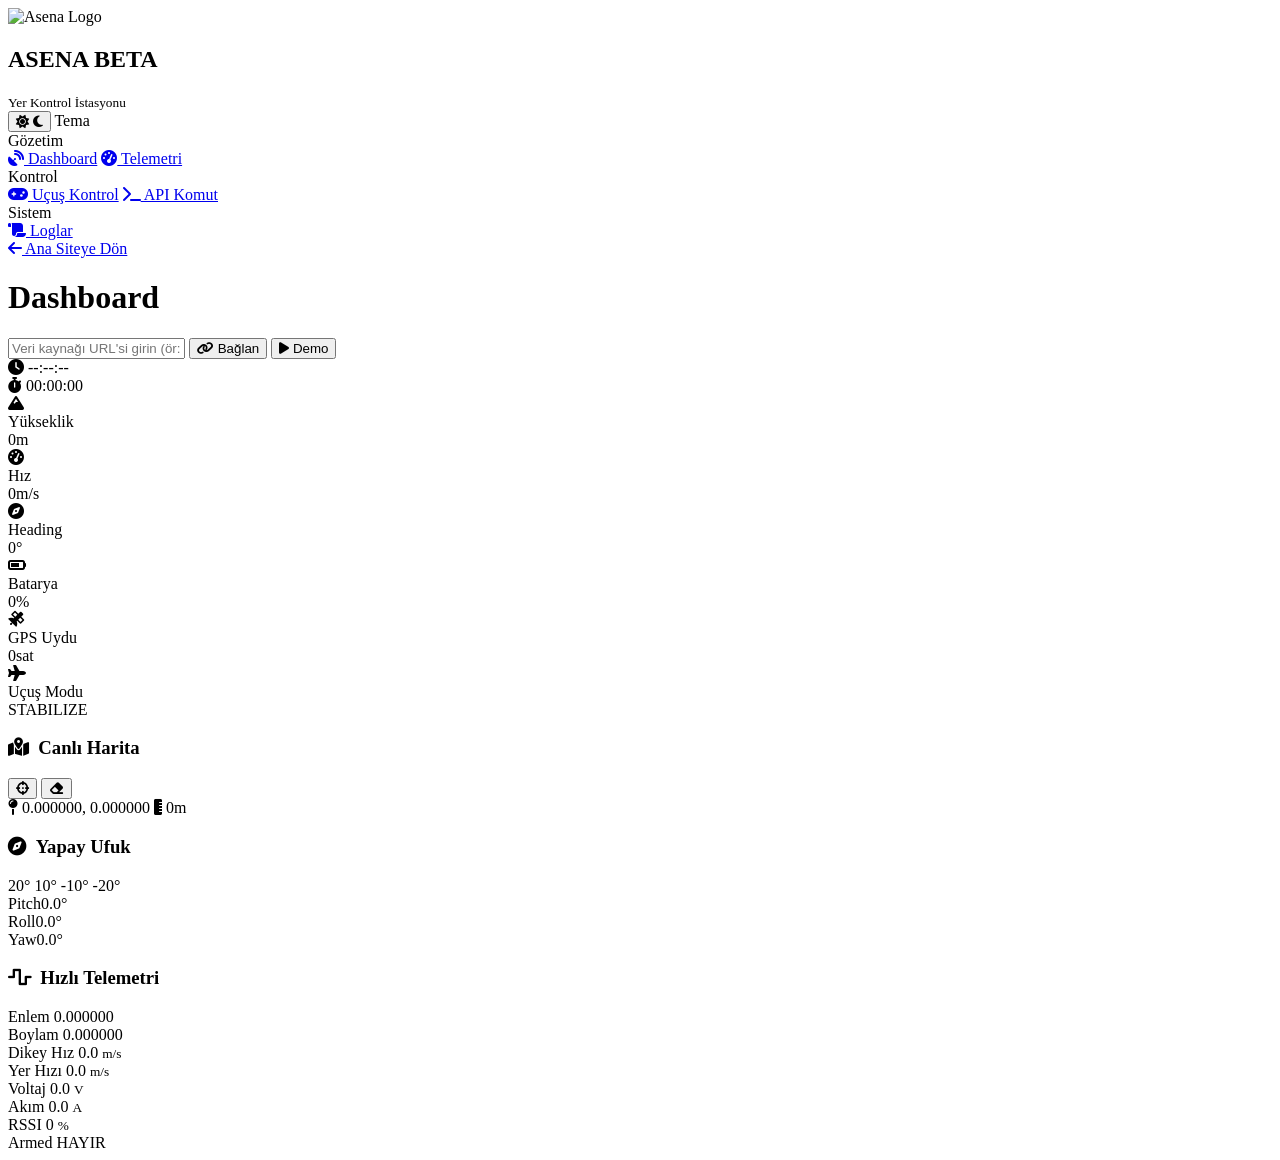
==== index.html @ 361a5c4a "Add files via upload" ====
<!DOCTYPE html>
<html lang="tr">

<head>
    <meta charset="UTF-8">
    <meta name="viewport" content="width=device-width, initial-scale=1.0">
    <meta name="description" content="Asena İHA — Yer Kontrol İstasyonu (GCS)">
    <title>Asena İHA — Yer Kontrol İstasyonu</title>
    <link rel="stylesheet" href="css/api-panel.css">
    <link rel="stylesheet" href="https://cdnjs.cloudflare.com/ajax/libs/font-awesome/6.5.1/css/all.min.css">
    <link rel="stylesheet" href="https://unpkg.com/leaflet@1.9.4/dist/leaflet.css" />
    <script src="https://unpkg.com/leaflet@1.9.4/dist/leaflet.js"></script>
</head>

<body>

    <!-- ========== Sidebar ========== -->
    <aside class="sidebar" id="sidebar">
        <div class="sidebar-header">
            <div class="logo-icon"><img src="assets/logo.jpeg" alt="Asena Logo"></div>
            <div>
                <h2>ASENA <span class="beta-badge">BETA</span></h2>
                <small>Yer Kontrol İstasyonu</small>
            </div>
        </div>

        <div class="sidebar-theme-toggle">
            <button class="theme-toggle" id="themeToggle" title="Tema Değiştir" aria-label="Tema Değiştir">
                <i class="fas fa-sun theme-icon-light"></i>
                <i class="fas fa-moon theme-icon-dark"></i>
                <span class="toggle-slider"></span>
            </button>
            <span class="toggle-label">Tema</span>
        </div>

        <nav class="sidebar-nav">
            <div class="nav-section">Gözetim</div>
            <a href="#" class="active" data-page="dashboard"><i class="fas fa-satellite-dish"></i> Dashboard</a>
            <a href="#" data-page="telemetry"><i class="fas fa-tachometer-alt"></i> Telemetri</a>

            <div class="nav-section">Kontrol</div>
            <a href="#" data-page="control"><i class="fas fa-gamepad"></i> Uçuş Kontrol</a>
            <a href="#" data-page="api"><i class="fas fa-terminal"></i> API Komut</a>

            <div class="nav-section">Sistem</div>
            <a href="#" data-page="logs"><i class="fas fa-scroll"></i> Loglar</a>
        </nav>

        <div class="sidebar-footer">
            <a href="index.html"><i class="fas fa-arrow-left"></i> Ana Siteye Dön</a>
        </div>
    </aside>

    <!-- ========== Main ========== -->
    <div class="main-content">

        <!-- Top Bar -->
        <div class="topbar">
            <div class="topbar-left">
                <button class="btn-icon" id="sidebarToggle" style="display:none;"><i class="fas fa-bars"></i></button>
                <h1 class="topbar-title" id="pageTitle">Dashboard</h1>
            </div>
            <div class="topbar-center">
                <div class="connection-bar">
                    <span class="connection-dot" id="connectionDot"></span>
                    <input type="text" id="dataSourceUrl"
                        placeholder="Veri kaynağı URL'si girin (ör: http://192.168.1.1/telemetry)">
                    <button class="btn btn-connect" id="connectBtn" onclick="toggleConnection()">
                        <i class="fas fa-link"></i> Bağlan
                    </button>
                    <button class="btn btn-demo" id="demoBtn" onclick="startDemo()">
                        <i class="fas fa-play"></i> Demo
                    </button>
                </div>
            </div>
            <div class="topbar-right">
                <div class="topbar-clock">
                    <i class="fas fa-clock"></i>
                    <span id="liveClock">--:--:--</span>
                </div>
                <div class="topbar-uptime">
                    <i class="fas fa-stopwatch"></i>
                    <span id="uptime">00:00:00</span>
                </div>
            </div>
        </div>

        <!-- Page Content -->
        <div class="page-content">

            <!-- ===== Dashboard Page ===== -->
            <div class="page" id="page-dashboard">
                <!-- Stats Cards -->
                <div class="stats-row">
                    <div class="stat-card glow-blue">
                        <div class="stat-card-header">
                            <div class="stat-icon blue"><i class="fas fa-mountain"></i></div>
                            <span class="stat-label-top">Yükseklik</span>
                        </div>
                        <div class="stat-card-value" id="statAltitude">0<span class="stat-unit">m</span></div>
                        <div class="stat-progress">
                            <div class="stat-progress-bar blue" id="altBar" style="width:0%"></div>
                        </div>
                    </div>
                    <div class="stat-card glow-green">
                        <div class="stat-card-header">
                            <div class="stat-icon green"><i class="fas fa-tachometer-alt"></i></div>
                            <span class="stat-label-top">Hız</span>
                        </div>
                        <div class="stat-card-value" id="statSpeed">0<span class="stat-unit">m/s</span></div>
                        <div class="stat-progress">
                            <div class="stat-progress-bar green" id="speedBar" style="width:0%"></div>
                        </div>
                    </div>
                    <div class="stat-card glow-cyan">
                        <div class="stat-card-header">
                            <div class="stat-icon cyan"><i class="fas fa-compass"></i></div>
                            <span class="stat-label-top">Heading</span>
                        </div>
                        <div class="stat-card-value" id="statHeading">0<span class="stat-unit">°</span></div>
                        <div class="stat-progress">
                            <div class="stat-progress-bar cyan" id="headBar" style="width:0%"></div>
                        </div>
                    </div>
                    <div class="stat-card glow-orange">
                        <div class="stat-card-header">
                            <div class="stat-icon orange"><i class="fas fa-battery-three-quarters"></i></div>
                            <span class="stat-label-top">Batarya</span>
                        </div>
                        <div class="stat-card-value" id="statBattery">0<span class="stat-unit">%</span></div>
                        <div class="stat-progress">
                            <div class="stat-progress-bar orange" id="battBar" style="width:0%"></div>
                        </div>
                    </div>
                    <div class="stat-card glow-purple">
                        <div class="stat-card-header">
                            <div class="stat-icon purple"><i class="fas fa-satellite"></i></div>
                            <span class="stat-label-top">GPS Uydu</span>
                        </div>
                        <div class="stat-card-value" id="statGPS">0<span class="stat-unit">sat</span></div>
                        <div class="stat-progress">
                            <div class="stat-progress-bar purple" id="gpsBar" style="width:0%"></div>
                        </div>
                    </div>
                    <div class="stat-card glow-red">
                        <div class="stat-card-header">
                            <div class="stat-icon red"><i class="fas fa-plane"></i></div>
                            <span class="stat-label-top">Uçuş Modu</span>
                        </div>
                        <div class="stat-card-value stat-mode" id="statMode">STABILIZE</div>
                    </div>
                </div>

                <!-- Map & Attitude -->
                <div class="dashboard-main">
                    <div class="map-container">
                        <div class="panel-card-header">
                            <h3><i class="fas fa-map-marked-alt"></i>&nbsp; Canlı Harita</h3>
                            <div class="map-controls">
                                <button class="btn btn-sm btn-outline" onclick="centerMap()" title="İHA'ya Odaklan">
                                    <i class="fas fa-crosshairs"></i>
                                </button>
                                <button class="btn btn-sm btn-outline" onclick="clearPath()" title="İzi Temizle">
                                    <i class="fas fa-eraser"></i>
                                </button>
                            </div>
                        </div>
                        <div id="map"></div>
                        <div class="map-overlay-info">
                            <span><i class="fas fa-map-pin"></i> <span id="mapLat">0.000000</span>, <span
                                    id="mapLon">0.000000</span></span>
                            <span><i class="fas fa-ruler-vertical"></i> <span id="mapAlt">0</span>m</span>
                        </div>
                    </div>

                    <div class="side-panel">
                        <!-- Attitude Indicator -->
                        <div class="attitude-card">
                            <div class="panel-card-header">
                                <h3><i class="fas fa-compass"></i>&nbsp; Yapay Ufuk</h3>
                            </div>
                            <div class="attitude-container">
                                <div class="attitude-instrument" id="attitudeInstrument">
                                    <div class="attitude-sky" id="attitudeSky"></div>
                                    <div class="attitude-ground" id="attitudeGround"></div>
                                    <div class="attitude-horizon-line"></div>
                                    <div class="attitude-center-mark"></div>
                                    <div class="attitude-pitch-marks">
                                        <span class="pitch-mark" style="top:25%">20°</span>
                                        <span class="pitch-mark" style="top:37.5%">10°</span>
                                        <span class="pitch-mark" style="top:62.5%">-10°</span>
                                        <span class="pitch-mark" style="top:75%">-20°</span>
                                    </div>
                                    <div class="attitude-bank-indicator" id="bankIndicator">
                                        <div class="bank-arrow"></div>
                                    </div>
                                </div>
                                <div class="attitude-values">
                                    <div class="att-val"><span class="att-label">Pitch</span><span class="att-num"
                                            id="attPitch">0.0°</span></div>
                                    <div class="att-val"><span class="att-label">Roll</span><span class="att-num"
                                            id="attRoll">0.0°</span></div>
                                    <div class="att-val"><span class="att-label">Yaw</span><span class="att-num"
                                            id="attYaw">0.0°</span></div>
                                </div>
                            </div>
                        </div>

                        <!-- Quick Telemetry -->
                        <div class="quick-telemetry">
                            <div class="panel-card-header">
                                <h3><i class="fas fa-wave-square"></i>&nbsp; Hızlı Telemetri</h3>
                            </div>
                            <div class="telemetry-grid-mini">
                                <div class="telem-item">
                                    <span class="telem-label">Enlem</span>
                                    <span class="telem-value" id="tLat">0.000000</span>
                                </div>
                                <div class="telem-item">
                                    <span class="telem-label">Boylam</span>
                                    <span class="telem-value" id="tLon">0.000000</span>
                                </div>
                                <div class="telem-item">
                                    <span class="telem-label">Dikey Hız</span>
                                    <span class="telem-value" id="tVSpeed">0.0 <small>m/s</small></span>
                                </div>
                                <div class="telem-item">
                                    <span class="telem-label">Yer Hızı</span>
                                    <span class="telem-value" id="tGSpeed">0.0 <small>m/s</small></span>
                                </div>
                                <div class="telem-item">
                                    <span class="telem-label">Voltaj</span>
                                    <span class="telem-value" id="tVolt">0.0 <small>V</small></span>
                                </div>
                                <div class="telem-item">
                                    <span class="telem-label">Akım</span>
                                    <span class="telem-value" id="tCurrent">0.0 <small>A</small></span>
                                </div>
                                <div class="telem-item">
                                    <span class="telem-label">RSSI</span>
                                    <span class="telem-value" id="tRSSI">0 <small>%</small></span>
                                </div>
                                <div class="telem-item">
                                    <span class="telem-label">Armed</span>
                                    <span class="telem-value armed-status" id="tArmed">HAYIR</span>
                                </div>
                            </div>
                        </div>
                    </div>
                </div>
            </div>

            <!-- ===== Telemetry Page ===== -->
            <div class="page" id="page-telemetry" style="display:none;">
                <div class="telemetry-full">
                    <div class="panel-card full-width">
                        <div class="panel-card-header">
                            <h3><i class="fas fa-chart-line"></i>&nbsp; Detaylı Telemetri Verileri</h3>
                            <span class="update-badge" id="telUpdateBadge">Güncelleniyor...</span>
                        </div>
                        <div class="panel-card-body">
                            <div class="telemetry-grid-full">
                                <div class="telem-group">
                                    <h4><i class="fas fa-location-arrow"></i> Konum</h4>
                                    <div class="telem-row"><span>Enlem (Lat)</span><span id="tfLat"
                                            class="telem-val">0.000000</span></div>
                                    <div class="telem-row"><span>Boylam (Lon)</span><span id="tfLon"
                                            class="telem-val">0.000000</span></div>
                                    <div class="telem-row"><span>Yükseklik (Alt)</span><span id="tfAlt"
                                            class="telem-val">0 m</span></div>
                                    <div class="telem-row"><span>Bağıl Yükseklik</span><span id="tfRelAlt"
                                            class="telem-val">0 m</span></div>
                                </div>
                                <div class="telem-group">
                                    <h4><i class="fas fa-arrows-alt"></i> Hız</h4>
                                    <div class="telem-row"><span>Yer Hızı (GS)</span><span id="tfGS"
                                            class="telem-val">0.0 m/s</span></div>
                                    <div class="telem-row"><span>Hava Hızı (AS)</span><span id="tfAS"
                                            class="telem-val">0.0 m/s</span></div>
                                    <div class="telem-row"><span>Dikey Hız (VS)</span><span id="tfVS"
                                            class="telem-val">0.0 m/s</span></div>
                                    <div class="telem-row"><span>Heading</span><span id="tfHead"
                                            class="telem-val">0°</span></div>
                                </div>
                                <div class="telem-group">
                                    <h4><i class="fas fa-cube"></i> Durum (Attitude)</h4>
                                    <div class="telem-row"><span>Pitch</span><span id="tfPitch"
                                            class="telem-val">0.0°</span></div>
                                    <div class="telem-row"><span>Roll</span><span id="tfRoll"
                                            class="telem-val">0.0°</span></div>
                                    <div class="telem-row"><span>Yaw</span><span id="tfYaw"
                                            class="telem-val">0.0°</span></div>
                                </div>
                                <div class="telem-group">
                                    <h4><i class="fas fa-car-battery"></i> Güç</h4>
                                    <div class="telem-row"><span>Batarya</span><span id="tfBatt" class="telem-val">0
                                            %</span></div>
                                    <div class="telem-row"><span>Voltaj</span><span id="tfVolt" class="telem-val">0.0
                                            V</span></div>
                                    <div class="telem-row"><span>Akım</span><span id="tfCur" class="telem-val">0.0
                                            A</span></div>
                                </div>
                                <div class="telem-group">
                                    <h4><i class="fas fa-signal"></i> Sinyal</h4>
                                    <div class="telem-row"><span>GPS Uydu</span><span id="tfSat"
                                            class="telem-val">0</span></div>
                                    <div class="telem-row"><span>GPS Fix</span><span id="tfFix"
                                            class="telem-val">—</span></div>
                                    <div class="telem-row"><span>RSSI</span><span id="tfRSSI" class="telem-val">0
                                            %</span></div>
                                </div>
                                <div class="telem-group">
                                    <h4><i class="fas fa-cog"></i> Sistem</h4>
                                    <div class="telem-row"><span>Uçuş Modu</span><span id="tfMode"
                                            class="telem-val">STABILIZE</span></div>
                                    <div class="telem-row"><span>Armed</span><span id="tfArmed"
                                            class="telem-val">HAYIR</span></div>
                                    <div class="telem-row"><span>Uptime</span><span id="tfUptime"
                                            class="telem-val">00:00</span></div>
                                </div>
                            </div>
                        </div>
                    </div>
                </div>
            </div>

            <!-- ===== Control Page ===== -->
            <div class="page" id="page-control" style="display:none;">
                <div class="control-grid">
                    <div class="panel-card">
                        <div class="panel-card-header">
                            <h3><i class="fas fa-power-off"></i>&nbsp; Arm / Disarm</h3>
                        </div>
                        <div class="panel-card-body control-body">
                            <button class="ctrl-btn arm" onclick="sendCommand('arm')">
                                <i class="fas fa-check-circle"></i>
                                <span>ARM</span>
                                <small>Motorları Etkinleştir</small>
                            </button>
                            <button class="ctrl-btn disarm" onclick="sendCommand('disarm')">
                                <i class="fas fa-times-circle"></i>
                                <span>DISARM</span>
                                <small>Motorları Devre Dışı Bırak</small>
                            </button>
                        </div>
                    </div>

                    <div class="panel-card">
                        <div class="panel-card-header">
                            <h3><i class="fas fa-plane-departure"></i>&nbsp; Uçuş Komutları</h3>
                        </div>
                        <div class="panel-card-body control-body">
                            <button class="ctrl-btn takeoff" onclick="sendCommand('takeoff')">
                                <i class="fas fa-arrow-up"></i>
                                <span>TAKEOFF</span>
                                <small>Kalkış Yap</small>
                            </button>
                            <button class="ctrl-btn land" onclick="sendCommand('land')">
                                <i class="fas fa-arrow-down"></i>
                                <span>LAND</span>
                                <small>İniş Yap</small>
                            </button>
                            <button class="ctrl-btn rtl" onclick="sendCommand('rtl')">
                                <i class="fas fa-home"></i>
                                <span>RTL</span>
                                <small>Eve Dön</small>
                            </button>
                            <button class="ctrl-btn hover" onclick="sendCommand('loiter')">
                                <i class="fas fa-pause-circle"></i>
                                <span>HOVER</span>
                                <small>Yerinde Bekle</small>
                            </button>
                        </div>
                    </div>

                    <div class="panel-card">
                        <div class="panel-card-header">
                            <h3><i class="fas fa-route"></i>&nbsp; Görev Modu</h3>
                        </div>
                        <div class="panel-card-body control-body">
                            <button class="ctrl-btn auto" onclick="sendCommand('auto')">
                                <i class="fas fa-robot"></i>
                                <span>AUTO</span>
                                <small>Otonom Görev</small>
                            </button>
                            <button class="ctrl-btn guided" onclick="sendCommand('guided')">
                                <i class="fas fa-bullseye"></i>
                                <span>GUIDED</span>
                                <small>Güdümlü Mod</small>
                            </button>
                            <button class="ctrl-btn stabilize" onclick="sendCommand('stabilize')">
                                <i class="fas fa-balance-scale"></i>
                                <span>STABILIZE</span>
                                <small>Manuel Stabilize</small>
                            </button>
                            <button class="ctrl-btn emergency" onclick="sendCommand('emergency_stop')">
                                <i class="fas fa-exclamation-triangle"></i>
                                <span>ACİL DURDUR</span>
                                <small>Motorları Kes</small>
                            </button>
                        </div>
                    </div>

                    <!-- Takeoff Altitude Setting -->
                    <div class="panel-card">
                        <div class="panel-card-header">
                            <h3><i class="fas fa-sliders-h"></i>&nbsp; Parametre Ayarları</h3>
                        </div>
                        <div class="panel-card-body">
                            <div class="param-group">
                                <label>Kalkış Yüksekliği (m)</label>
                                <div class="param-input-row">
                                    <input type="number" id="takeoffAlt" value="10" min="1" max="120" step="1">
                                    <button class="btn btn-sm btn-primary"
                                        onclick="setParam('takeoff_alt', document.getElementById('takeoffAlt').value)">Ayarla</button>
                                </div>
                            </div>
                            <div class="param-group">
                                <label>Uçuş Hızı (m/s)</label>
                                <div class="param-input-row">
                                    <input type="number" id="flightSpeed" value="5" min="1" max="30" step="0.5">
                                    <button class="btn btn-sm btn-primary"
                                        onclick="setParam('flight_speed', document.getElementById('flightSpeed').value)">Ayarla</button>
                                </div>
                            </div>
                            <div class="param-group">
                                <label>RTL Yüksekliği (m)</label>
                                <div class="param-input-row">
                                    <input type="number" id="rtlAlt" value="15" min="5" max="100" step="1">
                                    <button class="btn btn-sm btn-primary"
                                        onclick="setParam('rtl_alt', document.getElementById('rtlAlt').value)">Ayarla</button>
                                </div>
                            </div>
                        </div>
                    </div>
                </div>
            </div>

            <!-- ===== API Command Page ===== -->
            <div class="page" id="page-api" style="display:none;">
                <div class="panel-card full-width">
                    <div class="panel-card-header">
                        <h3><i class="fas fa-terminal"></i>&nbsp; API Komut Paneli</h3>
                    </div>
                    <div class="panel-card-body">
                        <div class="tester-row">
                            <select class="tester-method" id="apiMethod">
                                <option>GET</option>
                                <option>POST</option>
                                <option>PUT</option>
                                <option>DELETE</option>
                                <option>PATCH</option>
                            </select>
                            <input class="tester-url" id="apiUrl" placeholder="https://api.example.com/v1/resource">
                            <button class="btn btn-primary" onclick="sendApiRequest()"><i
                                    class="fas fa-paper-plane"></i> Gönder</button>
                        </div>

                        <div class="tester-tabs">
                            <button class="tester-tab active" data-tab="api-headers"
                                onclick="switchApiTab(this,'api-headers')">Headers</button>
                            <button class="tester-tab" data-tab="api-body"
                                onclick="switchApiTab(this,'api-body')">Body</button>
                        </div>

                        <div id="tab-api-headers">
                            <textarea class="tester-body" id="apiHeaders"
                                placeholder='{"Content-Type": "application/json", "Authorization": "Bearer ..."}'></textarea>
                        </div>
                        <div id="tab-api-body" style="display:none;">
                            <textarea class="tester-body" id="apiBody"
                                placeholder='{"command": "arm", "params": {}}'></textarea>
                        </div>

                        <div class="response-viewer" id="apiResponse" style="display:none; margin-top:20px;"></div>
                    </div>
                </div>
            </div>

            <!-- ===== Logs Page ===== -->
            <div class="page" id="page-logs" style="display:none;">
                <div class="panel-card full-width">
                    <div class="panel-card-header">
                        <h3><i class="fas fa-scroll"></i>&nbsp; İstek Logları</h3>
                        <button class="btn btn-sm btn-outline" onclick="clearLogs()"><i class="fas fa-eraser"></i>
                            Temizle</button>
                    </div>
                    <div class="panel-card-body">
                        <div id="logList" class="log-list">
                            <div class="empty-state"><i class="fas fa-scroll"></i>
                                <p>Henüz log kaydı yok.</p>
                            </div>
                        </div>
                    </div>
                </div>
            </div>

        </div>
    </div>

    <!-- Toast Container -->
    <div class="toast-container" id="toastContainer"></div>

    <script src="js/api-panel.js"></script>
</body>

</html>
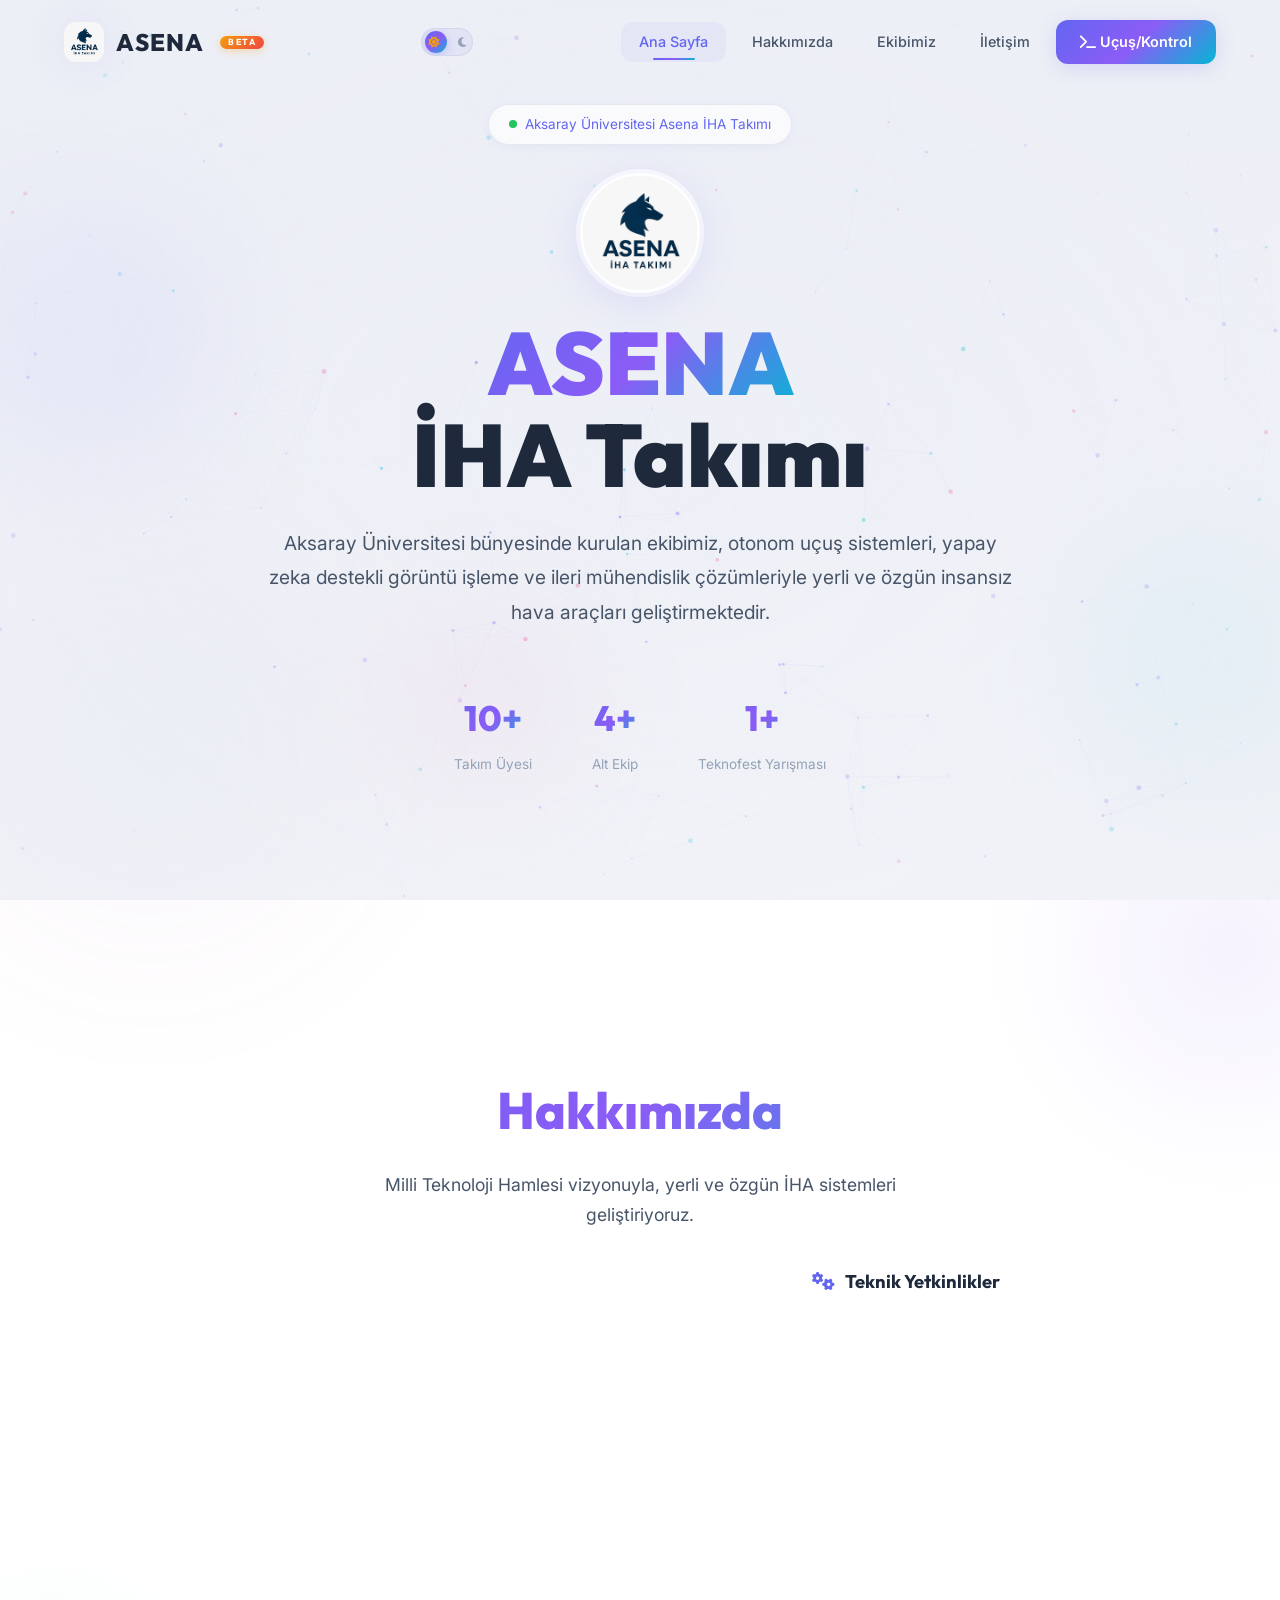
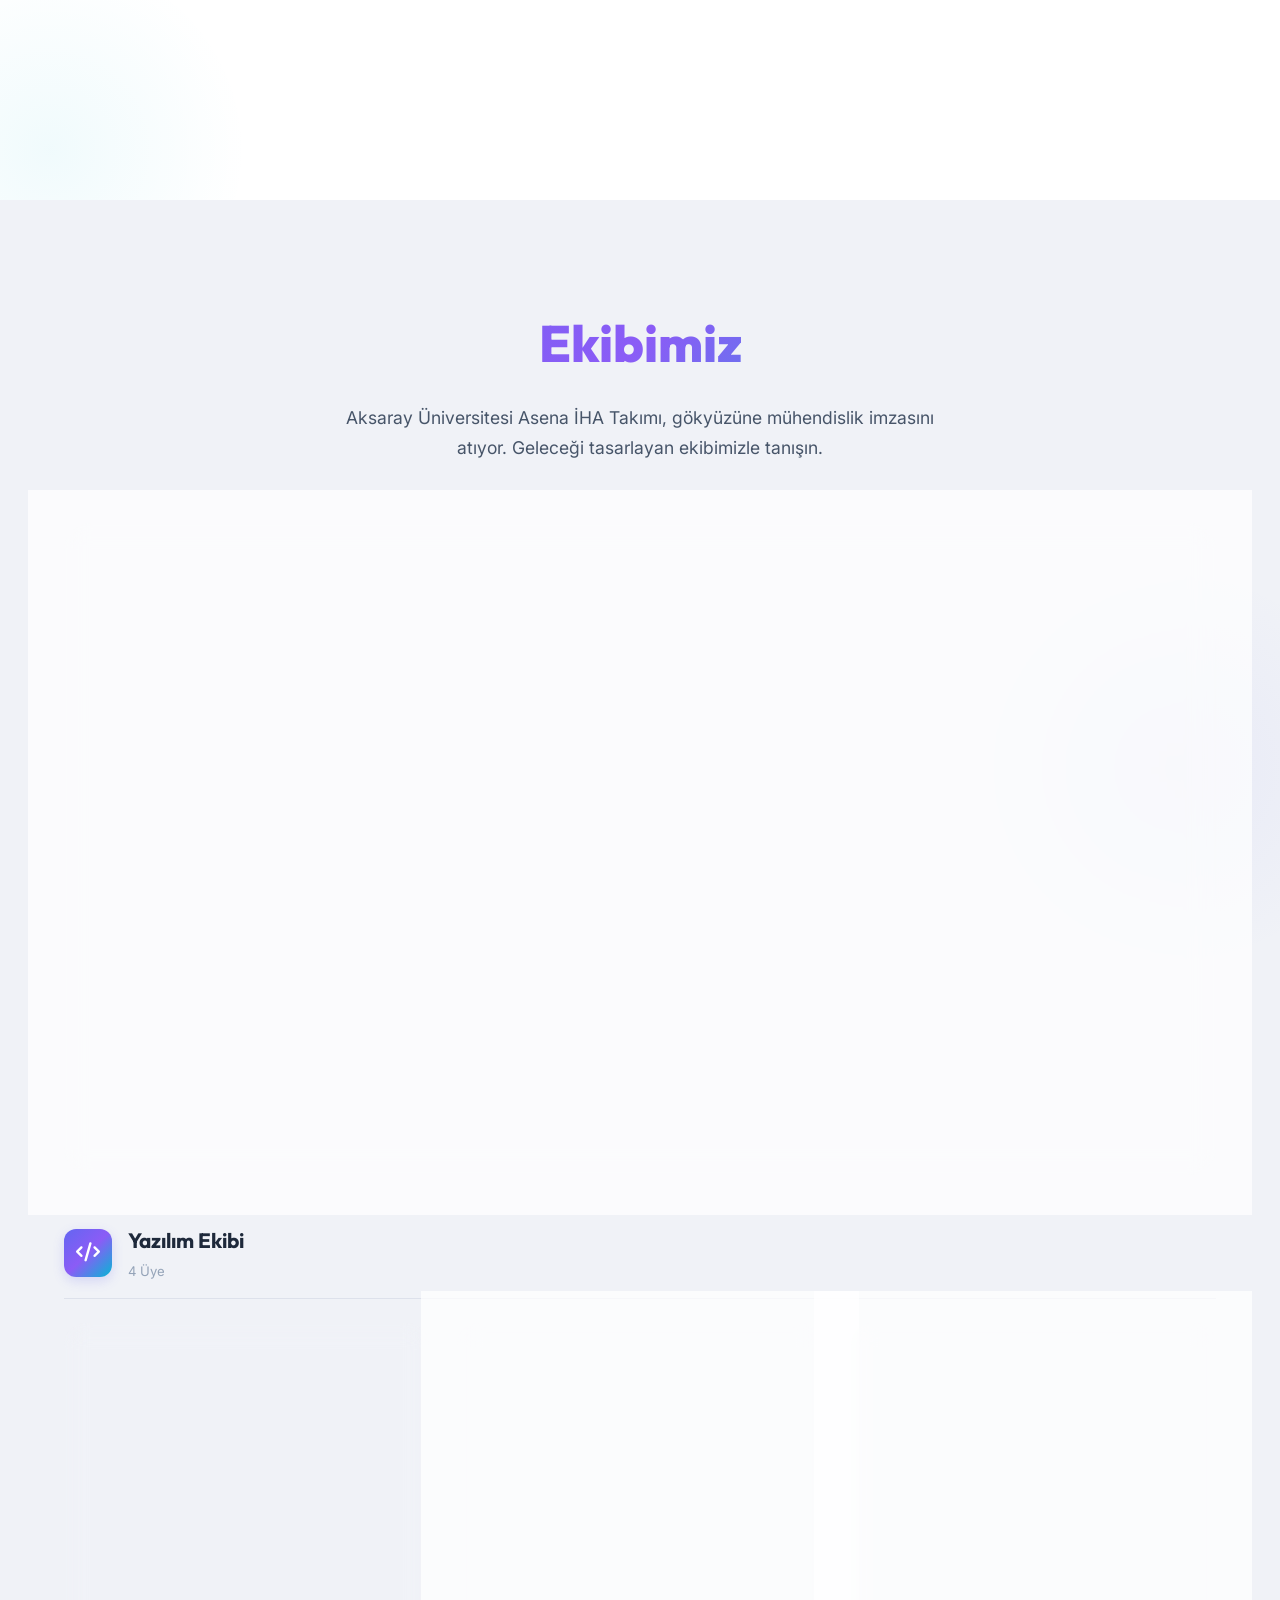
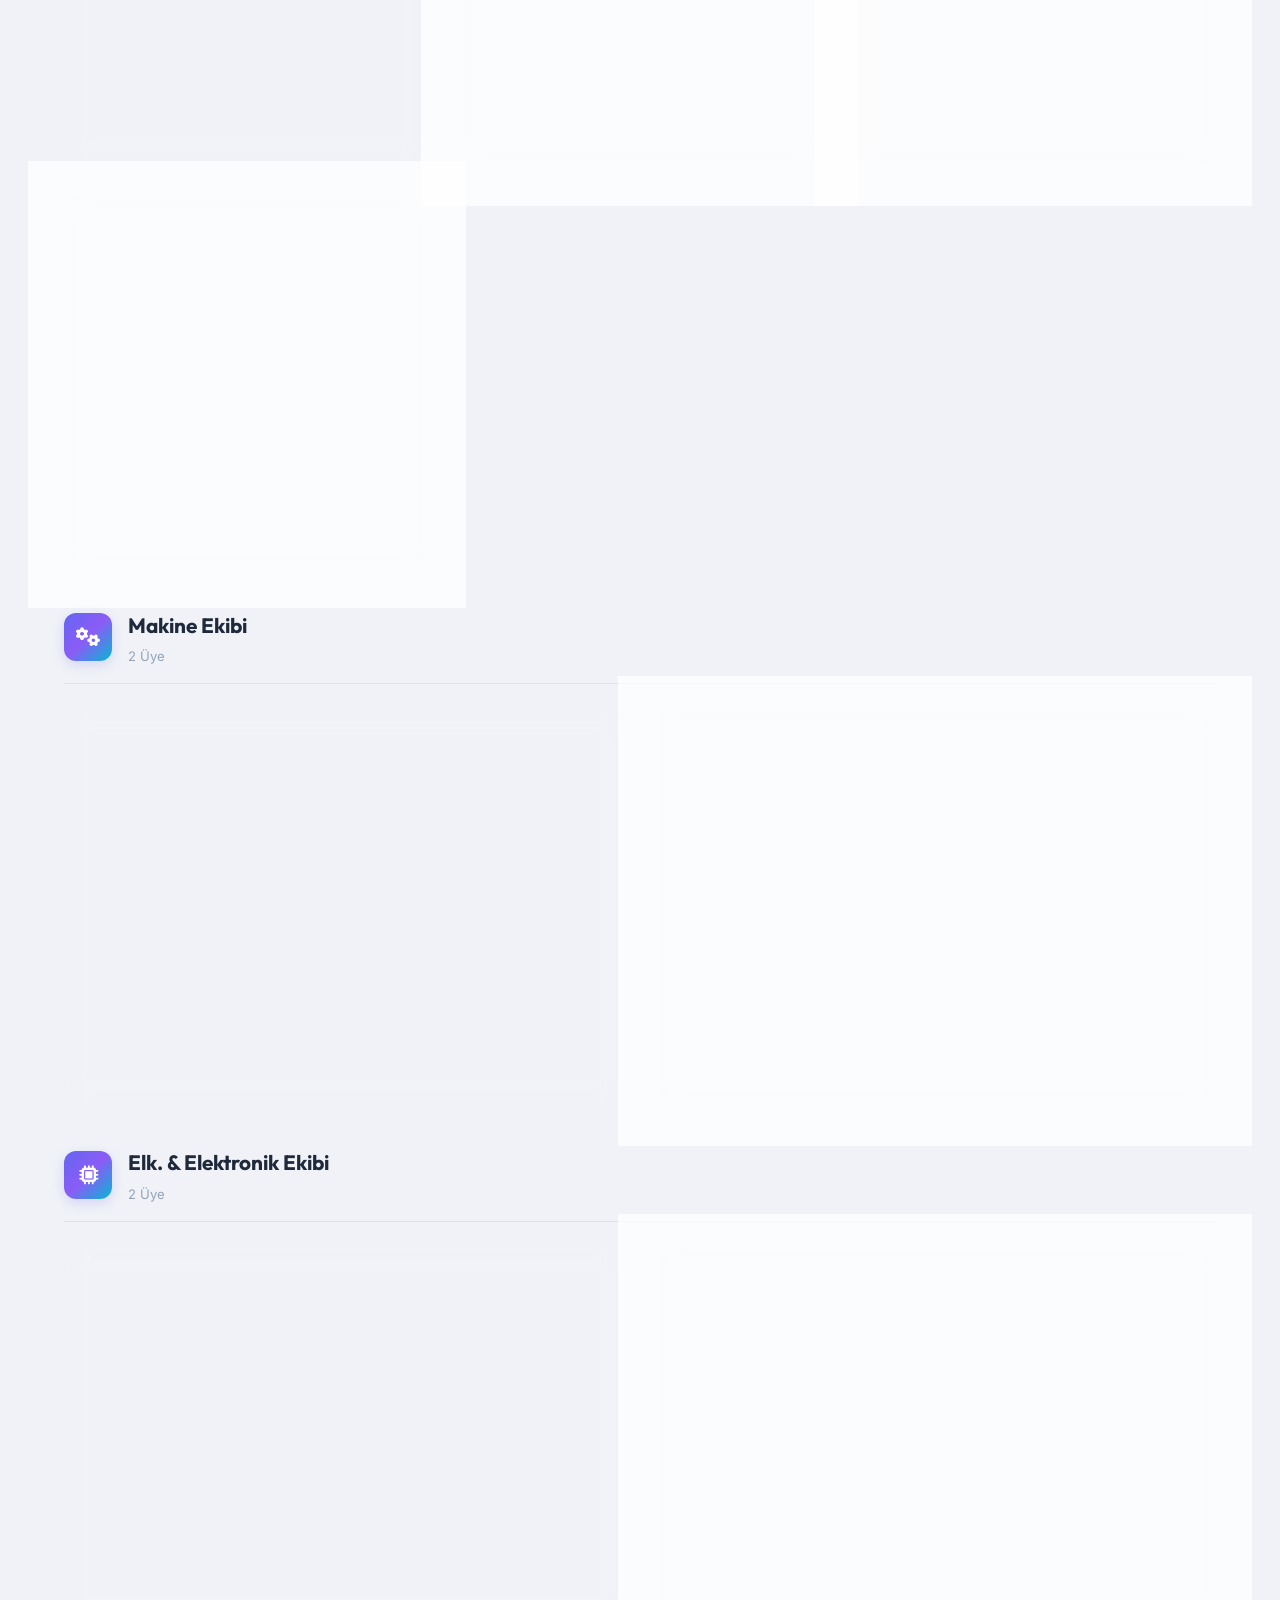
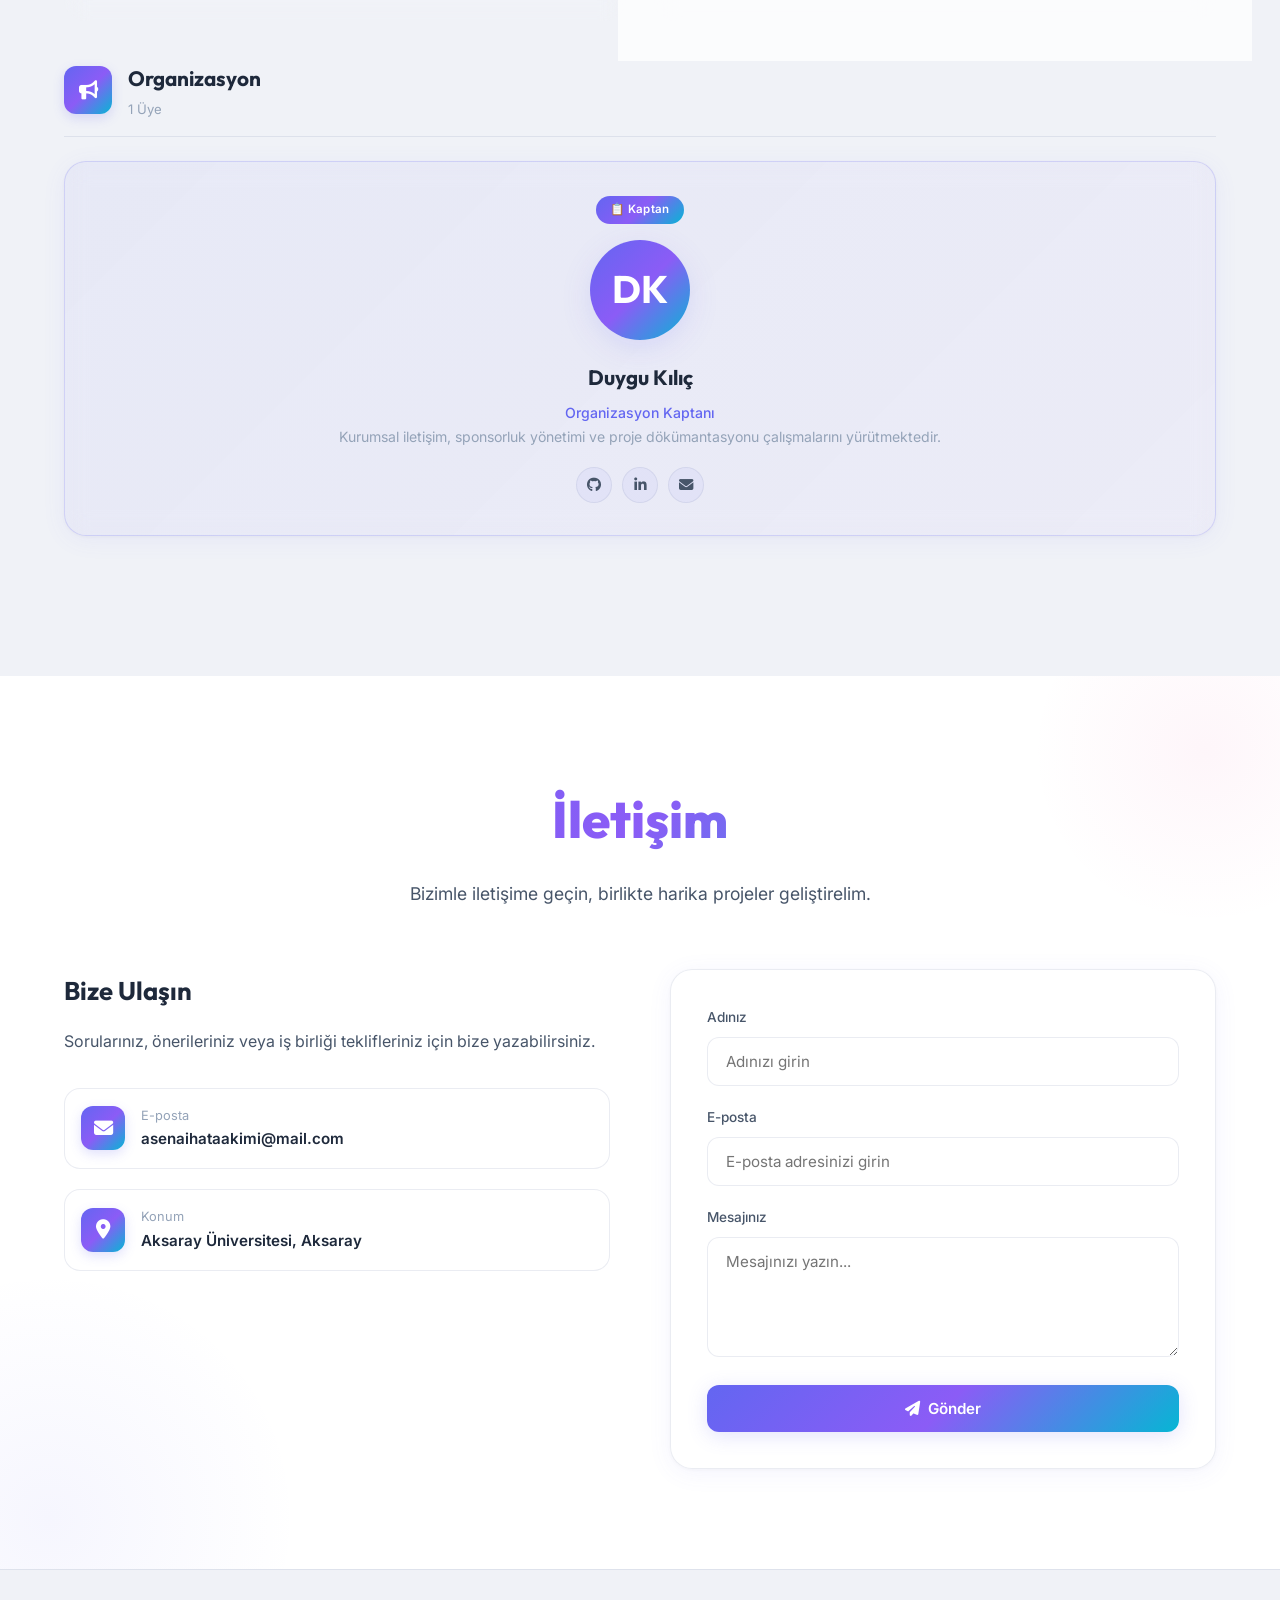
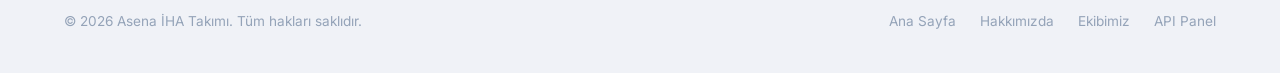
==== commit 490e5c09: "Asena İHA website v1.1" ====
--- a/index.html
+++ b/index.html
@@ -2,506 +2,427 @@
 <html lang="tr">
 
 <head>
-    <meta charset="UTF-8">
-    <meta name="viewport" content="width=device-width, initial-scale=1.0">
-    <meta name="description" content="Asena İHA — Yer Kontrol İstasyonu (GCS)">
-    <title>Asena İHA — Yer Kontrol İstasyonu</title>
-    <link rel="stylesheet" href="css/api-panel.css">
-    <link rel="stylesheet" href="https://cdnjs.cloudflare.com/ajax/libs/font-awesome/6.5.1/css/all.min.css">
-    <link rel="stylesheet" href="https://unpkg.com/leaflet@1.9.4/dist/leaflet.css" />
-    <script src="https://unpkg.com/leaflet@1.9.4/dist/leaflet.js"></script>
+  <meta charset="UTF-8">
+  <meta name="viewport" content="width=device-width, initial-scale=1.0">
+  <meta name="description"
+    content="Asena İHA Takımı — İnsansız Hava Aracı geliştirme takımı. Misyonumuz, vizyonumuz ve ekibimiz hakkında bilgi edinin.">
+  <title>Asena İHA Takımı</title>
+  <link rel="stylesheet" href="css/style.css">
+  <link rel="stylesheet" href="https://cdnjs.cloudflare.com/ajax/libs/font-awesome/6.5.1/css/all.min.css">
 </head>
 
 <body>
 
-    <!-- ========== Sidebar ========== -->
-    <aside class="sidebar" id="sidebar">
-        <div class="sidebar-header">
-            <div class="logo-icon"><img src="assets/logo.jpeg" alt="Asena Logo"></div>
+  <!-- ========== Navbar ========== -->
+  <nav class="navbar" id="navbar">
+    <div class="container">
+      <a href="#hero" class="nav-brand">
+        <img src="assets/logo.jpeg" alt="Asena Logo" class="brand-logo">
+        ASENA
+        <span class="beta-badge">BETA</span>
+      </a>
+      <button class="theme-toggle" id="themeToggle" title="Tema Değiştir" aria-label="Tema Değiştir">
+        <i class="fas fa-sun theme-icon-light"></i>
+        <i class="fas fa-moon theme-icon-dark"></i>
+        <span class="toggle-slider"></span>
+      </button>
+      <div class="nav-links" id="navLinks">
+        <a href="#hero" class="active">Ana Sayfa</a>
+        <a href="#about">Hakkımızda</a>
+        <a href="#team">Ekibimiz</a>
+        <a href="#contact">İletişim</a>
+        <a href="api-panel.html" class="nav-cta"><i class="fas fa-terminal"></i> Uçuş/Kontrol</a>
+      </div>
+      <div class="nav-toggle" id="navToggle">
+        <span></span>
+        <span></span>
+        <span></span>
+      </div>
+    </div>
+  </nav>
+
+  <!-- ========== Hero ========== -->
+  <section id="hero">
+    <canvas id="hero-canvas"></canvas>
+    <div class="hero-overlay"></div>
+    <div class="floating-orb floating-orb-1"></div>
+    <div class="floating-orb floating-orb-2"></div>
+    <div class="floating-orb floating-orb-3"></div>
+    <div class="hero-content">
+      <div class="hero-badge">
+        <span class="dot"></span>
+        Aksaray Üniversitesi Asena İHA Takımı
+      </div>
+      <img src="assets/logo.jpeg" alt="Asena İHA Logo" class="hero-logo">
+      <h1 class="hero-title">
+        <span class="gradient-text">ASENA</span><br>
+        İHA Takımı
+      </h1>
+      <p class="hero-description">
+        Aksaray Üniversitesi bünyesinde kurulan ekibimiz, otonom uçuş sistemleri,
+        yapay zeka destekli görüntü işleme ve ileri mühendislik çözümleriyle
+        yerli ve özgün insansız hava araçları geliştirmektedir.
+      </p>
+
+      <div class="hero-stats">
+        <div class="stat-item">
+          <div class="stat-value" data-count="10">0</div>
+          <div class="stat-label">Takım Üyesi</div>
+        </div>
+        <div class="stat-item">
+          <div class="stat-value" data-count="4">0</div>
+          <div class="stat-label">Alt Ekip</div>
+        </div>
+        <div class="stat-item">
+          <div class="stat-value" data-count="1">0</div>
+          <div class="stat-label">Teknofest Yarışması</div>
+        </div>
+      </div>
+    </div>
+  </section>
+
+  <!-- ========== About ========== -->
+  <section id="about" class="about-fullscreen">
+    <div class="container">
+      <h2 class="section-title reveal">Hakkımızda</h2>
+      <p class="section-subtitle reveal">Milli Teknoloji Hamlesi vizyonuyla, yerli ve özgün İHA sistemleri
+        geliştiriyoruz.</p>
+
+      <div class="about-three-col">
+        <!-- Sol: Logo/Görsel -->
+        <div class="about-col about-col-visual reveal-left">
+          <div class="drone-illustration">
+            <img src="assets/logo.jpeg" alt="Asena İHA Logo" class="about-logo">
+          </div>
+        </div>
+
+        <!-- Orta: Biz Kimiz -->
+        <div class="about-col about-col-text reveal">
+          <div class="about-who-card">
+            <div class="about-who-icon"><i class="fas fa-users"></i></div>
+            <h3>Biz Kimiz?</h3>
+            <p>
+              Asena İHA Takımı, 2025 yılında Aksaray Üniversitesi bünyesinde kurulmuş, yüksek disiplinli
+              bir AR-GE ekibidir. Milli Teknoloji Hamlesi vizyonuyla, yerli ve özgün İHA sistemleri
+              geliştirmeyi hedefler.
+            </p>
+            <div class="about-highlights">
+              <div class="highlight-item">
+                <i class="fas fa-calendar-alt"></i>
+                <span>2025'te Kuruldu</span>
+              </div>
+              <div class="highlight-item">
+                <i class="fas fa-university"></i>
+                <span>Aksaray Üniversitesi</span>
+              </div>
+              <div class="highlight-item">
+                <i class="fas fa-flag"></i>
+                <span>Milli Teknoloji</span>
+              </div>
+            </div>
+          </div>
+        </div>
+
+        <!-- Sağ: Teknik Yetkinlikler -->
+        <div class="about-col about-col-skills reveal-right">
+          <h3 class="skills-title"><i class="fas fa-cogs"></i> Teknik Yetkinlikler</h3>
+          <div class="competency-list-compact">
+            <div class="competency-chip">
+              <div class="chip-icon"><i class="fas fa-route"></i></div>
+              <div>
+                <h4>Otonom Algoritmalar</h4>
+                <p>Waypoint navigasyonu ve görev planlama</p>
+              </div>
+            </div>
+            <div class="competency-chip">
+              <div class="chip-icon"><i class="fas fa-brain"></i></div>
+              <div>
+                <h4>Görüntü İşleme (AI)</h4>
+                <p>Nesne tespiti ve hedef takibi</p>
+              </div>
+            </div>
+            <div class="competency-chip">
+              <div class="chip-icon"><i class="fas fa-wind"></i></div>
+              <div>
+                <h4>Aerodinamik</h4>
+                <p>CFD analizi ve kanat optimizasyonu</p>
+              </div>
+            </div>
+            <div class="competency-chip">
+              <div class="chip-icon"><i class="fas fa-microchip"></i></div>
+              <div>
+                <h4>Aviyonik</h4>
+                <p>Uçuş kontrol ve sensör entegrasyonu</p>
+              </div>
+            </div>
+            <div class="competency-chip">
+              <div class="chip-icon"><i class="fas fa-code"></i></div>
+              <div>
+                <h4>Gömülü Yazılım</h4>
+                <p>Uçuş yazılımı ve telemetri altyapısı</p>
+              </div>
+            </div>
+          </div>
+        </div>
+      </div>
+    </div>
+  </section>
+
+  <!-- ========== Team ========== -->
+  <section id="team">
+    <div class="container">
+      <h2 class="section-title reveal">Ekibimiz</h2>
+      <p class="section-subtitle reveal">Aksaray Üniversitesi Asena İHA Takımı, gökyüzüne mühendislik imzasını atıyor.
+        Geleceği tasarlayan ekibimizle tanışın.</p>
+
+      <!-- ── Takım Kaptanı (Hero Card) ── -->
+      <div class="team-captain-hero reveal">
+        <div class="captain-hero-card captain-hero-centered">
+          <div class="team-card-avatar captain-avatar">AK</div>
+          <div class="team-card-badge">👑 Takım Kaptanı</div>
+          <h3 class="team-card-name">Ali Kağan Yıldırım</h3>
+          <span class="team-card-role">Takım Kaptanı</span>
+          <p class="team-card-desc">Takım stratejisi, proje yönetimi ve otonom sistemler lideri. Görüntü işleme
+            teknolojileri üzerine uzmanlaşmış olup, ekip içi koordinasyonu sağlar.</p>
+          <div class="team-card-socials">
+            <a href="#" title="GitHub"><i class="fab fa-github"></i></a>
+            <a href="#" title="LinkedIn"><i class="fab fa-linkedin-in"></i></a>
+            <a href="#" title="E-posta"><i class="fas fa-envelope"></i></a>
+          </div>
+        </div>
+      </div>
+
+      <!-- ── Yazılım Ekibi ── -->
+      <div class="team-department reveal">
+        <div class="department-header">
+          <div class="department-icon"><i class="fas fa-code"></i></div>
+          <div>
+            <h3 class="department-title">Yazılım Ekibi</h3>
+            <p class="department-count">4 Üye</p>
+          </div>
+        </div>
+        <div class="team-grid">
+          <div class="team-card reveal-scale captain-card">
+            <div class="team-card-badge">💻 Kaptan</div>
+            <div class="team-card-avatar"><img src="assets/team/tolga_fidan/WhatsApp Image 2026-02-23 at 11.56.56.jpeg"
+                alt="Tolga Fidan"></div>
+            <h3 class="team-card-name">Tolga Fidan</h3>
+            <span class="team-card-role">Yazılım Kaptanı</span>
+            <p class="team-card-desc">Web tabanlı API yönetim paneli, yer kontrol istasyonu arayüzü ve telemetri
+              altyapısı geliştirmektedir. Sistem entegrasyonu ve veri iletişim protokolleri üzerine çalışır.</p>
+            <div class="team-card-socials">
+              <a href="#" title="GitHub"><i class="fab fa-github"></i></a>
+              <a href="#" title="LinkedIn"><i class="fab fa-linkedin-in"></i></a>
+              <a href="#" title="E-posta"><i class="fas fa-envelope"></i></a>
+            </div>
+          </div>
+          <div class="team-card reveal-scale">
+            <div class="team-card-avatar">BK</div>
+            <h3 class="team-card-name">Berkay Koçak</h3>
+            <span class="team-card-role">Yazılım Ekibi</span>
+            <p class="team-card-desc">Telemetri arayüzü geliştirme, otonom uçuş sistemleri ve C# ile masaüstü uygulama
+              geliştirme üzerine çalışmaktadır. JSON tabanlı API entegrasyonları ve veri işleme modülleri tasarlar.</p>
+            <div class="team-card-socials">
+              <a href="#" title="GitHub"><i class="fab fa-github"></i></a>
+              <a href="#" title="LinkedIn"><i class="fab fa-linkedin-in"></i></a>
+              <a href="#" title="E-posta"><i class="fas fa-envelope"></i></a>
+            </div>
+          </div>
+          <div class="team-card reveal-scale">
+            <div class="team-card-avatar">SŞ</div>
+            <h3 class="team-card-name">Sinan Şamil Köylü</h3>
+            <span class="team-card-role">Yazılım Ekibi</span>
+            <p class="team-card-desc">Otonom uçuş algoritmaları geliştirme ve yol planlama sistemleri üzerine
+              çalışmaktadır.</p>
+            <div class="team-card-socials">
+              <a href="#" title="GitHub"><i class="fab fa-github"></i></a>
+              <a href="#" title="LinkedIn"><i class="fab fa-linkedin-in"></i></a>
+              <a href="#" title="E-posta"><i class="fas fa-envelope"></i></a>
+            </div>
+          </div>
+          <div class="team-card reveal-scale">
+            <div class="team-card-avatar">HU</div>
+            <h3 class="team-card-name">Hakan Uluçar</h3>
+            <span class="team-card-role">Yazılım Ekibi</span>
+            <p class="team-card-desc">Yazılım geliştirme ve sistem optimizasyonu alanında çalışmaktadır. Takım yazılım
+              altyapısına katkı sağlar.</p>
+            <div class="team-card-socials">
+              <a href="#" title="GitHub"><i class="fab fa-github"></i></a>
+              <a href="#" title="LinkedIn"><i class="fab fa-linkedin-in"></i></a>
+              <a href="#" title="E-posta"><i class="fas fa-envelope"></i></a>
+            </div>
+          </div>
+        </div>
+      </div>
+
+      <!-- ── Makine Ekibi ── -->
+      <div class="team-department reveal">
+        <div class="department-header">
+          <div class="department-icon"><i class="fas fa-cogs"></i></div>
+          <div>
+            <h3 class="department-title">Makine Ekibi</h3>
+            <p class="department-count">2 Üye</p>
+          </div>
+        </div>
+        <div class="team-grid">
+          <div class="team-card reveal-scale captain-card">
+            <div class="team-card-badge">⚙️ Kaptan</div>
+            <div class="team-card-avatar">KK</div>
+            <h3 class="team-card-name">Keremcem Köken</h3>
+            <span class="team-card-role">Makine Kaptanı</span>
+            <p class="team-card-desc">İHA aerodinamik tasarımı, 3D modelleme ve yapısal analiz çalışmalarını
+              yürütmektedir.</p>
+            <div class="team-card-socials">
+              <a href="#" title="GitHub"><i class="fab fa-github"></i></a>
+              <a href="#" title="LinkedIn"><i class="fab fa-linkedin-in"></i></a>
+              <a href="#" title="E-posta"><i class="fas fa-envelope"></i></a>
+            </div>
+          </div>
+          <div class="team-card reveal-scale">
+            <div class="team-card-avatar">SA</div>
+            <h3 class="team-card-name">Samet Alkan</h3>
+            <span class="team-card-role">Makine Ekibi</span>
+            <p class="team-card-desc">İHA gövde üretimi ve montaj süreçleri üzerine çalışmaktadır.</p>
+            <div class="team-card-socials">
+              <a href="#" title="GitHub"><i class="fab fa-github"></i></a>
+              <a href="#" title="LinkedIn"><i class="fab fa-linkedin-in"></i></a>
+              <a href="#" title="E-posta"><i class="fas fa-envelope"></i></a>
+            </div>
+          </div>
+        </div>
+      </div>
+
+      <!-- ── Elk. & Elektronik Ekibi ── -->
+      <div class="team-department reveal">
+        <div class="department-header">
+          <div class="department-icon"><i class="fas fa-microchip"></i></div>
+          <div>
+            <h3 class="department-title">Elk. & Elektronik Ekibi</h3>
+            <p class="department-count">2 Üye</p>
+          </div>
+        </div>
+        <div class="team-grid">
+          <div class="team-card reveal-scale captain-card">
+            <div class="team-card-badge">🔌 Kaptan</div>
+            <div class="team-card-avatar">CC</div>
+            <h3 class="team-card-name">Cemile Ceren Aker</h3>
+            <span class="team-card-role">Elektronik Kaptanı</span>
+            <p class="team-card-desc">Malzeme seçimi ve donanım montajı alanında çalışmaktadır.</p>
+            <div class="team-card-socials">
+              <a href="#" title="GitHub"><i class="fab fa-github"></i></a>
+              <a href="#" title="LinkedIn"><i class="fab fa-linkedin-in"></i></a>
+              <a href="#" title="E-posta"><i class="fas fa-envelope"></i></a>
+            </div>
+          </div>
+          <div class="team-card reveal-scale">
+            <div class="team-card-avatar">İK</div>
+            <h3 class="team-card-name">İrem Kabay</h3>
+            <span class="team-card-role">Elk. Elektronik Ekibi</span>
+            <p class="team-card-desc">Güç dağıtım sistemleri, PCB tasarımı ve aviyonik entegrasyon çalışmalarını
+              yürütmektedir.</p>
+            <div class="team-card-socials">
+              <a href="#" title="GitHub"><i class="fab fa-github"></i></a>
+              <a href="#" title="LinkedIn"><i class="fab fa-linkedin-in"></i></a>
+              <a href="#" title="E-posta"><i class="fas fa-envelope"></i></a>
+            </div>
+          </div>
+        </div>
+      </div>
+
+      <!-- ── Organizasyon ── -->
+      <div class="team-department reveal">
+        <div class="department-header">
+          <div class="department-icon"><i class="fas fa-bullhorn"></i></div>
+          <div>
+            <h3 class="department-title">Organizasyon</h3>
+            <p class="department-count">1 Üye</p>
+          </div>
+        </div>
+        <div class="team-grid">
+          <div class="team-card reveal-scale captain-card">
+            <div class="team-card-badge">📋 Kaptan</div>
+            <div class="team-card-avatar">DK</div>
+            <h3 class="team-card-name">Duygu Kılıç</h3>
+            <span class="team-card-role">Organizasyon Kaptanı</span>
+            <p class="team-card-desc">Kurumsal iletişim, sponsorluk yönetimi ve proje dökümantasyonu çalışmalarını
+              yürütmektedir.</p>
+            <div class="team-card-socials">
+              <a href="#" title="GitHub"><i class="fab fa-github"></i></a>
+              <a href="#" title="LinkedIn"><i class="fab fa-linkedin-in"></i></a>
+              <a href="#" title="E-posta"><i class="fas fa-envelope"></i></a>
+            </div>
+          </div>
+        </div>
+      </div>
+
+    </div>
+  </section>
+
+  <!-- ========== Contact ========== -->
+  <section id="contact">
+    <div class="container">
+      <h2 class="section-title reveal">İletişim</h2>
+      <p class="section-subtitle reveal">Bizimle iletişime geçin, birlikte harika projeler geliştirelim.</p>
+
+      <div class="contact-grid">
+        <div class="contact-info reveal-left">
+          <h3>Bize Ulaşın</h3>
+          <p>Sorularınız, önerileriniz veya iş birliği teklifleriniz için bize yazabilirsiniz.</p>
+
+          <div class="contact-info-item">
+            <div class="contact-info-icon"><i class="fas fa-envelope"></i></div>
             <div>
-                <h2>ASENA <span class="beta-badge">BETA</span></h2>
-                <small>Yer Kontrol İstasyonu</small>
-            </div>
-        </div>
-
-        <div class="sidebar-theme-toggle">
-            <button class="theme-toggle" id="themeToggle" title="Tema Değiştir" aria-label="Tema Değiştir">
-                <i class="fas fa-sun theme-icon-light"></i>
-                <i class="fas fa-moon theme-icon-dark"></i>
-                <span class="toggle-slider"></span>
-            </button>
-            <span class="toggle-label">Tema</span>
-        </div>
-
-        <nav class="sidebar-nav">
-            <div class="nav-section">Gözetim</div>
-            <a href="#" class="active" data-page="dashboard"><i class="fas fa-satellite-dish"></i> Dashboard</a>
-            <a href="#" data-page="telemetry"><i class="fas fa-tachometer-alt"></i> Telemetri</a>
-
-            <div class="nav-section">Kontrol</div>
-            <a href="#" data-page="control"><i class="fas fa-gamepad"></i> Uçuş Kontrol</a>
-            <a href="#" data-page="api"><i class="fas fa-terminal"></i> API Komut</a>
-
-            <div class="nav-section">Sistem</div>
-            <a href="#" data-page="logs"><i class="fas fa-scroll"></i> Loglar</a>
-        </nav>
-
-        <div class="sidebar-footer">
-            <a href="index.html"><i class="fas fa-arrow-left"></i> Ana Siteye Dön</a>
-        </div>
-    </aside>
-
-    <!-- ========== Main ========== -->
-    <div class="main-content">
-
-        <!-- Top Bar -->
-        <div class="topbar">
-            <div class="topbar-left">
-                <button class="btn-icon" id="sidebarToggle" style="display:none;"><i class="fas fa-bars"></i></button>
-                <h1 class="topbar-title" id="pageTitle">Dashboard</h1>
-            </div>
-            <div class="topbar-center">
-                <div class="connection-bar">
-                    <span class="connection-dot" id="connectionDot"></span>
-                    <input type="text" id="dataSourceUrl"
-                        placeholder="Veri kaynağı URL'si girin (ör: http://192.168.1.1/telemetry)">
-                    <button class="btn btn-connect" id="connectBtn" onclick="toggleConnection()">
-                        <i class="fas fa-link"></i> Bağlan
-                    </button>
-                    <button class="btn btn-demo" id="demoBtn" onclick="startDemo()">
-                        <i class="fas fa-play"></i> Demo
-                    </button>
-                </div>
-            </div>
-            <div class="topbar-right">
-                <div class="topbar-clock">
-                    <i class="fas fa-clock"></i>
-                    <span id="liveClock">--:--:--</span>
-                </div>
-                <div class="topbar-uptime">
-                    <i class="fas fa-stopwatch"></i>
-                    <span id="uptime">00:00:00</span>
-                </div>
-            </div>
-        </div>
-
-        <!-- Page Content -->
-        <div class="page-content">
-
-            <!-- ===== Dashboard Page ===== -->
-            <div class="page" id="page-dashboard">
-                <!-- Stats Cards -->
-                <div class="stats-row">
-                    <div class="stat-card glow-blue">
-                        <div class="stat-card-header">
-                            <div class="stat-icon blue"><i class="fas fa-mountain"></i></div>
-                            <span class="stat-label-top">Yükseklik</span>
-                        </div>
-                        <div class="stat-card-value" id="statAltitude">0<span class="stat-unit">m</span></div>
-                        <div class="stat-progress">
-                            <div class="stat-progress-bar blue" id="altBar" style="width:0%"></div>
-                        </div>
-                    </div>
-                    <div class="stat-card glow-green">
-                        <div class="stat-card-header">
-                            <div class="stat-icon green"><i class="fas fa-tachometer-alt"></i></div>
-                            <span class="stat-label-top">Hız</span>
-                        </div>
-                        <div class="stat-card-value" id="statSpeed">0<span class="stat-unit">m/s</span></div>
-                        <div class="stat-progress">
-                            <div class="stat-progress-bar green" id="speedBar" style="width:0%"></div>
-                        </div>
-                    </div>
-                    <div class="stat-card glow-cyan">
-                        <div class="stat-card-header">
-                            <div class="stat-icon cyan"><i class="fas fa-compass"></i></div>
-                            <span class="stat-label-top">Heading</span>
-                        </div>
-                        <div class="stat-card-value" id="statHeading">0<span class="stat-unit">°</span></div>
-                        <div class="stat-progress">
-                            <div class="stat-progress-bar cyan" id="headBar" style="width:0%"></div>
-                        </div>
-                    </div>
-                    <div class="stat-card glow-orange">
-                        <div class="stat-card-header">
-                            <div class="stat-icon orange"><i class="fas fa-battery-three-quarters"></i></div>
-                            <span class="stat-label-top">Batarya</span>
-                        </div>
-                        <div class="stat-card-value" id="statBattery">0<span class="stat-unit">%</span></div>
-                        <div class="stat-progress">
-                            <div class="stat-progress-bar orange" id="battBar" style="width:0%"></div>
-                        </div>
-                    </div>
-                    <div class="stat-card glow-purple">
-                        <div class="stat-card-header">
-                            <div class="stat-icon purple"><i class="fas fa-satellite"></i></div>
-                            <span class="stat-label-top">GPS Uydu</span>
-                        </div>
-                        <div class="stat-card-value" id="statGPS">0<span class="stat-unit">sat</span></div>
-                        <div class="stat-progress">
-                            <div class="stat-progress-bar purple" id="gpsBar" style="width:0%"></div>
-                        </div>
-                    </div>
-                    <div class="stat-card glow-red">
-                        <div class="stat-card-header">
-                            <div class="stat-icon red"><i class="fas fa-plane"></i></div>
-                            <span class="stat-label-top">Uçuş Modu</span>
-                        </div>
-                        <div class="stat-card-value stat-mode" id="statMode">STABILIZE</div>
-                    </div>
-                </div>
-
-                <!-- Map & Attitude -->
-                <div class="dashboard-main">
-                    <div class="map-container">
-                        <div class="panel-card-header">
-                            <h3><i class="fas fa-map-marked-alt"></i>&nbsp; Canlı Harita</h3>
-                            <div class="map-controls">
-                                <button class="btn btn-sm btn-outline" onclick="centerMap()" title="İHA'ya Odaklan">
-                                    <i class="fas fa-crosshairs"></i>
-                                </button>
-                                <button class="btn btn-sm btn-outline" onclick="clearPath()" title="İzi Temizle">
-                                    <i class="fas fa-eraser"></i>
-                                </button>
-                            </div>
-                        </div>
-                        <div id="map"></div>
-                        <div class="map-overlay-info">
-                            <span><i class="fas fa-map-pin"></i> <span id="mapLat">0.000000</span>, <span
-                                    id="mapLon">0.000000</span></span>
-                            <span><i class="fas fa-ruler-vertical"></i> <span id="mapAlt">0</span>m</span>
-                        </div>
-                    </div>
-
-                    <div class="side-panel">
-                        <!-- Attitude Indicator -->
-                        <div class="attitude-card">
-                            <div class="panel-card-header">
-                                <h3><i class="fas fa-compass"></i>&nbsp; Yapay Ufuk</h3>
-                            </div>
-                            <div class="attitude-container">
-                                <div class="attitude-instrument" id="attitudeInstrument">
-                                    <div class="attitude-sky" id="attitudeSky"></div>
-                                    <div class="attitude-ground" id="attitudeGround"></div>
-                                    <div class="attitude-horizon-line"></div>
-                                    <div class="attitude-center-mark"></div>
-                                    <div class="attitude-pitch-marks">
-                                        <span class="pitch-mark" style="top:25%">20°</span>
-                                        <span class="pitch-mark" style="top:37.5%">10°</span>
-                                        <span class="pitch-mark" style="top:62.5%">-10°</span>
-                                        <span class="pitch-mark" style="top:75%">-20°</span>
-                                    </div>
-                                    <div class="attitude-bank-indicator" id="bankIndicator">
-                                        <div class="bank-arrow"></div>
-                                    </div>
-                                </div>
-                                <div class="attitude-values">
-                                    <div class="att-val"><span class="att-label">Pitch</span><span class="att-num"
-                                            id="attPitch">0.0°</span></div>
-                                    <div class="att-val"><span class="att-label">Roll</span><span class="att-num"
-                                            id="attRoll">0.0°</span></div>
-                                    <div class="att-val"><span class="att-label">Yaw</span><span class="att-num"
-                                            id="attYaw">0.0°</span></div>
-                                </div>
-                            </div>
-                        </div>
-
-                        <!-- Quick Telemetry -->
-                        <div class="quick-telemetry">
-                            <div class="panel-card-header">
-                                <h3><i class="fas fa-wave-square"></i>&nbsp; Hızlı Telemetri</h3>
-                            </div>
-                            <div class="telemetry-grid-mini">
-                                <div class="telem-item">
-                                    <span class="telem-label">Enlem</span>
-                                    <span class="telem-value" id="tLat">0.000000</span>
-                                </div>
-                                <div class="telem-item">
-                                    <span class="telem-label">Boylam</span>
-                                    <span class="telem-value" id="tLon">0.000000</span>
-                                </div>
-                                <div class="telem-item">
-                                    <span class="telem-label">Dikey Hız</span>
-                                    <span class="telem-value" id="tVSpeed">0.0 <small>m/s</small></span>
-                                </div>
-                                <div class="telem-item">
-                                    <span class="telem-label">Yer Hızı</span>
-                                    <span class="telem-value" id="tGSpeed">0.0 <small>m/s</small></span>
-                                </div>
-                                <div class="telem-item">
-                                    <span class="telem-label">Voltaj</span>
-                                    <span class="telem-value" id="tVolt">0.0 <small>V</small></span>
-                                </div>
-                                <div class="telem-item">
-                                    <span class="telem-label">Akım</span>
-                                    <span class="telem-value" id="tCurrent">0.0 <small>A</small></span>
-                                </div>
-                                <div class="telem-item">
-                                    <span class="telem-label">RSSI</span>
-                                    <span class="telem-value" id="tRSSI">0 <small>%</small></span>
-                                </div>
-                                <div class="telem-item">
-                                    <span class="telem-label">Armed</span>
-                                    <span class="telem-value armed-status" id="tArmed">HAYIR</span>
-                                </div>
-                            </div>
-                        </div>
-                    </div>
-                </div>
-            </div>
-
-            <!-- ===== Telemetry Page ===== -->
-            <div class="page" id="page-telemetry" style="display:none;">
-                <div class="telemetry-full">
-                    <div class="panel-card full-width">
-                        <div class="panel-card-header">
-                            <h3><i class="fas fa-chart-line"></i>&nbsp; Detaylı Telemetri Verileri</h3>
-                            <span class="update-badge" id="telUpdateBadge">Güncelleniyor...</span>
-                        </div>
-                        <div class="panel-card-body">
-                            <div class="telemetry-grid-full">
-                                <div class="telem-group">
-                                    <h4><i class="fas fa-location-arrow"></i> Konum</h4>
-                                    <div class="telem-row"><span>Enlem (Lat)</span><span id="tfLat"
-                                            class="telem-val">0.000000</span></div>
-                                    <div class="telem-row"><span>Boylam (Lon)</span><span id="tfLon"
-                                            class="telem-val">0.000000</span></div>
-                                    <div class="telem-row"><span>Yükseklik (Alt)</span><span id="tfAlt"
-                                            class="telem-val">0 m</span></div>
-                                    <div class="telem-row"><span>Bağıl Yükseklik</span><span id="tfRelAlt"
-                                            class="telem-val">0 m</span></div>
-                                </div>
-                                <div class="telem-group">
-                                    <h4><i class="fas fa-arrows-alt"></i> Hız</h4>
-                                    <div class="telem-row"><span>Yer Hızı (GS)</span><span id="tfGS"
-                                            class="telem-val">0.0 m/s</span></div>
-                                    <div class="telem-row"><span>Hava Hızı (AS)</span><span id="tfAS"
-                                            class="telem-val">0.0 m/s</span></div>
-                                    <div class="telem-row"><span>Dikey Hız (VS)</span><span id="tfVS"
-                                            class="telem-val">0.0 m/s</span></div>
-                                    <div class="telem-row"><span>Heading</span><span id="tfHead"
-                                            class="telem-val">0°</span></div>
-                                </div>
-                                <div class="telem-group">
-                                    <h4><i class="fas fa-cube"></i> Durum (Attitude)</h4>
-                                    <div class="telem-row"><span>Pitch</span><span id="tfPitch"
-                                            class="telem-val">0.0°</span></div>
-                                    <div class="telem-row"><span>Roll</span><span id="tfRoll"
-                                            class="telem-val">0.0°</span></div>
-                                    <div class="telem-row"><span>Yaw</span><span id="tfYaw"
-                                            class="telem-val">0.0°</span></div>
-                                </div>
-                                <div class="telem-group">
-                                    <h4><i class="fas fa-car-battery"></i> Güç</h4>
-                                    <div class="telem-row"><span>Batarya</span><span id="tfBatt" class="telem-val">0
-                                            %</span></div>
-                                    <div class="telem-row"><span>Voltaj</span><span id="tfVolt" class="telem-val">0.0
-                                            V</span></div>
-                                    <div class="telem-row"><span>Akım</span><span id="tfCur" class="telem-val">0.0
-                                            A</span></div>
-                                </div>
-                                <div class="telem-group">
-                                    <h4><i class="fas fa-signal"></i> Sinyal</h4>
-                                    <div class="telem-row"><span>GPS Uydu</span><span id="tfSat"
-                                            class="telem-val">0</span></div>
-                                    <div class="telem-row"><span>GPS Fix</span><span id="tfFix"
-                                            class="telem-val">—</span></div>
-                                    <div class="telem-row"><span>RSSI</span><span id="tfRSSI" class="telem-val">0
-                                            %</span></div>
-                                </div>
-                                <div class="telem-group">
-                                    <h4><i class="fas fa-cog"></i> Sistem</h4>
-                                    <div class="telem-row"><span>Uçuş Modu</span><span id="tfMode"
-                                            class="telem-val">STABILIZE</span></div>
-                                    <div class="telem-row"><span>Armed</span><span id="tfArmed"
-                                            class="telem-val">HAYIR</span></div>
-                                    <div class="telem-row"><span>Uptime</span><span id="tfUptime"
-                                            class="telem-val">00:00</span></div>
-                                </div>
-                            </div>
-                        </div>
-                    </div>
-                </div>
-            </div>
-
-            <!-- ===== Control Page ===== -->
-            <div class="page" id="page-control" style="display:none;">
-                <div class="control-grid">
-                    <div class="panel-card">
-                        <div class="panel-card-header">
-                            <h3><i class="fas fa-power-off"></i>&nbsp; Arm / Disarm</h3>
-                        </div>
-                        <div class="panel-card-body control-body">
-                            <button class="ctrl-btn arm" onclick="sendCommand('arm')">
-                                <i class="fas fa-check-circle"></i>
-                                <span>ARM</span>
-                                <small>Motorları Etkinleştir</small>
-                            </button>
-                            <button class="ctrl-btn disarm" onclick="sendCommand('disarm')">
-                                <i class="fas fa-times-circle"></i>
-                                <span>DISARM</span>
-                                <small>Motorları Devre Dışı Bırak</small>
-                            </button>
-                        </div>
-                    </div>
-
-                    <div class="panel-card">
-                        <div class="panel-card-header">
-                            <h3><i class="fas fa-plane-departure"></i>&nbsp; Uçuş Komutları</h3>
-                        </div>
-                        <div class="panel-card-body control-body">
-                            <button class="ctrl-btn takeoff" onclick="sendCommand('takeoff')">
-                                <i class="fas fa-arrow-up"></i>
-                                <span>TAKEOFF</span>
-                                <small>Kalkış Yap</small>
-                            </button>
-                            <button class="ctrl-btn land" onclick="sendCommand('land')">
-                                <i class="fas fa-arrow-down"></i>
-                                <span>LAND</span>
-                                <small>İniş Yap</small>
-                            </button>
-                            <button class="ctrl-btn rtl" onclick="sendCommand('rtl')">
-                                <i class="fas fa-home"></i>
-                                <span>RTL</span>
-                                <small>Eve Dön</small>
-                            </button>
-                            <button class="ctrl-btn hover" onclick="sendCommand('loiter')">
-                                <i class="fas fa-pause-circle"></i>
-                                <span>HOVER</span>
-                                <small>Yerinde Bekle</small>
-                            </button>
-                        </div>
-                    </div>
-
-                    <div class="panel-card">
-                        <div class="panel-card-header">
-                            <h3><i class="fas fa-route"></i>&nbsp; Görev Modu</h3>
-                        </div>
-                        <div class="panel-card-body control-body">
-                            <button class="ctrl-btn auto" onclick="sendCommand('auto')">
-                                <i class="fas fa-robot"></i>
-                                <span>AUTO</span>
-                                <small>Otonom Görev</small>
-                            </button>
-                            <button class="ctrl-btn guided" onclick="sendCommand('guided')">
-                                <i class="fas fa-bullseye"></i>
-                                <span>GUIDED</span>
-                                <small>Güdümlü Mod</small>
-                            </button>
-                            <button class="ctrl-btn stabilize" onclick="sendCommand('stabilize')">
-                                <i class="fas fa-balance-scale"></i>
-                                <span>STABILIZE</span>
-                                <small>Manuel Stabilize</small>
-                            </button>
-                            <button class="ctrl-btn emergency" onclick="sendCommand('emergency_stop')">
-                                <i class="fas fa-exclamation-triangle"></i>
-                                <span>ACİL DURDUR</span>
-                                <small>Motorları Kes</small>
-                            </button>
-                        </div>
-                    </div>
-
-                    <!-- Takeoff Altitude Setting -->
-                    <div class="panel-card">
-                        <div class="panel-card-header">
-                            <h3><i class="fas fa-sliders-h"></i>&nbsp; Parametre Ayarları</h3>
-                        </div>
-                        <div class="panel-card-body">
-                            <div class="param-group">
-                                <label>Kalkış Yüksekliği (m)</label>
-                                <div class="param-input-row">
-                                    <input type="number" id="takeoffAlt" value="10" min="1" max="120" step="1">
-                                    <button class="btn btn-sm btn-primary"
-                                        onclick="setParam('takeoff_alt', document.getElementById('takeoffAlt').value)">Ayarla</button>
-                                </div>
-                            </div>
-                            <div class="param-group">
-                                <label>Uçuş Hızı (m/s)</label>
-                                <div class="param-input-row">
-                                    <input type="number" id="flightSpeed" value="5" min="1" max="30" step="0.5">
-                                    <button class="btn btn-sm btn-primary"
-                                        onclick="setParam('flight_speed', document.getElementById('flightSpeed').value)">Ayarla</button>
-                                </div>
-                            </div>
-                            <div class="param-group">
-                                <label>RTL Yüksekliği (m)</label>
-                                <div class="param-input-row">
-                                    <input type="number" id="rtlAlt" value="15" min="5" max="100" step="1">
-                                    <button class="btn btn-sm btn-primary"
-                                        onclick="setParam('rtl_alt', document.getElementById('rtlAlt').value)">Ayarla</button>
-                                </div>
-                            </div>
-                        </div>
-                    </div>
-                </div>
-            </div>
-
-            <!-- ===== API Command Page ===== -->
-            <div class="page" id="page-api" style="display:none;">
-                <div class="panel-card full-width">
-                    <div class="panel-card-header">
-                        <h3><i class="fas fa-terminal"></i>&nbsp; API Komut Paneli</h3>
-                    </div>
-                    <div class="panel-card-body">
-                        <div class="tester-row">
-                            <select class="tester-method" id="apiMethod">
-                                <option>GET</option>
-                                <option>POST</option>
-                                <option>PUT</option>
-                                <option>DELETE</option>
-                                <option>PATCH</option>
-                            </select>
-                            <input class="tester-url" id="apiUrl" placeholder="https://api.example.com/v1/resource">
-                            <button class="btn btn-primary" onclick="sendApiRequest()"><i
-                                    class="fas fa-paper-plane"></i> Gönder</button>
-                        </div>
-
-                        <div class="tester-tabs">
-                            <button class="tester-tab active" data-tab="api-headers"
-                                onclick="switchApiTab(this,'api-headers')">Headers</button>
-                            <button class="tester-tab" data-tab="api-body"
-                                onclick="switchApiTab(this,'api-body')">Body</button>
-                        </div>
-
-                        <div id="tab-api-headers">
-                            <textarea class="tester-body" id="apiHeaders"
-                                placeholder='{"Content-Type": "application/json", "Authorization": "Bearer ..."}'></textarea>
-                        </div>
-                        <div id="tab-api-body" style="display:none;">
-                            <textarea class="tester-body" id="apiBody"
-                                placeholder='{"command": "arm", "params": {}}'></textarea>
-                        </div>
-
-                        <div class="response-viewer" id="apiResponse" style="display:none; margin-top:20px;"></div>
-                    </div>
-                </div>
-            </div>
-
-            <!-- ===== Logs Page ===== -->
-            <div class="page" id="page-logs" style="display:none;">
-                <div class="panel-card full-width">
-                    <div class="panel-card-header">
-                        <h3><i class="fas fa-scroll"></i>&nbsp; İstek Logları</h3>
-                        <button class="btn btn-sm btn-outline" onclick="clearLogs()"><i class="fas fa-eraser"></i>
-                            Temizle</button>
-                    </div>
-                    <div class="panel-card-body">
-                        <div id="logList" class="log-list">
-                            <div class="empty-state"><i class="fas fa-scroll"></i>
-                                <p>Henüz log kaydı yok.</p>
-                            </div>
-                        </div>
-                    </div>
-                </div>
-            </div>
-
-        </div>
-    </div>
-
-    <!-- Toast Container -->
-    <div class="toast-container" id="toastContainer"></div>
-
-    <script src="js/api-panel.js"></script>
+              <div class="info-label">E-posta</div>
+              <div class="info-value">asenaihataakimi@mail.com</div>
+            </div>
+          </div>
+          <div class="contact-info-item">
+            <div class="contact-info-icon"><i class="fas fa-map-marker-alt"></i></div>
+            <div>
+              <div class="info-label">Konum</div>
+              <div class="info-value">Aksaray Üniversitesi, Aksaray</div>
+            </div>
+          </div>
+
+        </div>
+
+        <form class="contact-form reveal-right" onsubmit="event.preventDefault(); alert('Mesajınız gönderildi!');">
+          <div class="form-group">
+            <label for="contact-name">Adınız</label>
+            <input type="text" id="contact-name" placeholder="Adınızı girin" required>
+          </div>
+          <div class="form-group">
+            <label for="contact-email">E-posta</label>
+            <input type="email" id="contact-email" placeholder="E-posta adresinizi girin" required>
+          </div>
+          <div class="form-group">
+            <label for="contact-message">Mesajınız</label>
+            <textarea id="contact-message" placeholder="Mesajınızı yazın..." required></textarea>
+          </div>
+          <button type="submit" class="btn btn-primary">
+            <i class="fas fa-paper-plane"></i> Gönder
+          </button>
+        </form>
+      </div>
+    </div>
+  </section>
+
+  <!-- ========== Footer ========== -->
+  <footer class="footer">
+    <div class="container">
+      <div class="footer-content">
+        <span class="footer-copy">&copy; 2026 Asena İHA Takımı. Tüm hakları saklıdır.</span>
+        <div class="footer-links">
+          <a href="#hero">Ana Sayfa</a>
+          <a href="#about">Hakkımızda</a>
+          <a href="#team">Ekibimiz</a>
+          <a href="api-panel.html">API Panel</a>
+        </div>
+      </div>
+    </div>
+  </footer>
+
+  <script src="js/main.js"></script>
 </body>
 
 </html>
--- a/css/style.css
+++ b/css/style.css
@@ -0,0 +1,1795 @@
+/* ==============================
+   Asena İHA — Soft Light Design System
+   ============================== */
+
+@import url('https://fonts.googleapis.com/css2?family=Inter:wght@300;400;500;600;700;800;900&family=Outfit:wght@400;500;600;700;800;900&display=swap');
+
+/* ---------- CSS Variables ---------- */
+:root {
+  --bg-primary: #f0f2f7;
+  --bg-secondary: #ffffff;
+  --bg-card: rgba(255, 255, 255, 0.72);
+  --bg-glass: rgba(255, 255, 255, 0.55);
+  --border-glass: rgba(140, 150, 180, 0.18);
+  --text-primary: #1e293b;
+  --text-secondary: #475569;
+  --text-muted: #94a3b8;
+  --accent-1: #6366f1;
+  --accent-2: #8b5cf6;
+  --accent-3: #06b6d4;
+  --accent-4: #ec4899;
+  --accent-gradient: linear-gradient(135deg, #6366f1, #8b5cf6, #06b6d4);
+  --accent-gradient-soft: linear-gradient(135deg, rgba(99, 102, 241, 0.12), rgba(139, 92, 246, 0.08), rgba(6, 182, 212, 0.1));
+  --accent-gradient-hover: linear-gradient(135deg, #818cf8, #a78bfa, #22d3ee);
+  --glow-1: rgba(99, 102, 241, 0.18);
+  --glow-2: rgba(139, 92, 246, 0.12);
+  --danger: #ef4444;
+  --success: #22c55e;
+  --warning: #f59e0b;
+  --radius-sm: 12px;
+  --radius-md: 16px;
+  --radius-lg: 22px;
+  --radius-xl: 28px;
+  --shadow-sm: 0 2px 8px rgba(99, 102, 241, 0.06);
+  --shadow-md: 0 8px 30px rgba(99, 102, 241, 0.08);
+  --shadow-lg: 0 20px 60px rgba(99, 102, 241, 0.1);
+  --shadow-card: 0 4px 24px rgba(99, 102, 241, 0.07), 0 1px 4px rgba(0, 0, 0, 0.04);
+  --shadow-glow: 0 0 40px rgba(99, 102, 241, 0.12), 0 0 80px rgba(139, 92, 246, 0.06);
+  --transition-fast: 0.2s cubic-bezier(0.4, 0, 0.2, 1);
+  --transition-smooth: 0.4s cubic-bezier(0.4, 0, 0.2, 1);
+  --transition-spring: 0.5s cubic-bezier(0.34, 1.56, 0.64, 1);
+  --font-heading: 'Outfit', sans-serif;
+  --font-body: 'Inter', sans-serif;
+}
+
+/* ---------- Reset & Base ---------- */
+*,
+*::before,
+*::after {
+  margin: 0;
+  padding: 0;
+  box-sizing: border-box;
+}
+
+html {
+  scroll-behavior: smooth;
+  font-size: 16px;
+}
+
+body {
+  font-family: var(--font-body);
+  background: var(--bg-primary);
+  color: var(--text-primary);
+  line-height: 1.7;
+  overflow-x: hidden;
+  -webkit-font-smoothing: antialiased;
+  position: relative;
+}
+
+a {
+  text-decoration: none;
+  color: inherit;
+}
+
+img {
+  max-width: 100%;
+  display: block;
+}
+
+ul {
+  list-style: none;
+}
+
+/* ---------- Floating Background Blobs ---------- */
+body::before,
+body::after {
+  content: '';
+  position: fixed;
+  border-radius: 50%;
+  pointer-events: none;
+  z-index: 0;
+  filter: blur(80px);
+  opacity: 0.5;
+}
+
+body::before {
+  width: 600px;
+  height: 600px;
+  background: radial-gradient(circle, rgba(99, 102, 241, 0.2) 0%, rgba(139, 92, 246, 0.1) 50%, transparent 70%);
+  top: -100px;
+  right: -150px;
+  animation: floatBlob1 20s ease-in-out infinite;
+}
+
+body::after {
+  width: 500px;
+  height: 500px;
+  background: radial-gradient(circle, rgba(6, 182, 212, 0.15) 0%, rgba(236, 72, 153, 0.08) 50%, transparent 70%);
+  bottom: -100px;
+  left: -100px;
+  animation: floatBlob2 25s ease-in-out infinite;
+}
+
+@keyframes floatBlob1 {
+
+  0%,
+  100% {
+    transform: translate(0, 0) scale(1);
+  }
+
+  25% {
+    transform: translate(-60px, 80px) scale(1.1);
+  }
+
+  50% {
+    transform: translate(40px, -40px) scale(0.95);
+  }
+
+  75% {
+    transform: translate(-30px, -60px) scale(1.05);
+  }
+}
+
+@keyframes floatBlob2 {
+
+  0%,
+  100% {
+    transform: translate(0, 0) scale(1);
+  }
+
+  33% {
+    transform: translate(80px, -60px) scale(1.08);
+  }
+
+  66% {
+    transform: translate(-50px, 50px) scale(0.92);
+  }
+}
+
+/* ---------- Scrollbar ---------- */
+::-webkit-scrollbar {
+  width: 8px;
+}
+
+::-webkit-scrollbar-track {
+  background: rgba(0, 0, 0, 0.03);
+}
+
+::-webkit-scrollbar-thumb {
+  background: linear-gradient(180deg, var(--accent-1), var(--accent-2));
+  border-radius: 4px;
+}
+
+/* ---------- Utilities ---------- */
+.container {
+  width: 100%;
+  max-width: 1200px;
+  margin: 0 auto;
+  padding: 0 24px;
+  position: relative;
+  z-index: 1;
+}
+
+.section-title {
+  font-family: var(--font-heading);
+  font-size: clamp(2rem, 5vw, 3.2rem);
+  font-weight: 800;
+  text-align: center;
+  margin-bottom: 16px;
+  background: var(--accent-gradient);
+  -webkit-background-clip: text;
+  -webkit-text-fill-color: transparent;
+  background-clip: text;
+}
+
+.section-subtitle {
+  text-align: center;
+  color: var(--text-secondary);
+  font-size: 1.1rem;
+  max-width: 600px;
+  margin: 0 auto 60px;
+}
+
+section {
+  padding: 100px 0;
+  position: relative;
+}
+
+/* ---------- Decorative Floating Orbs ---------- */
+.floating-orb {
+  position: absolute;
+  border-radius: 50%;
+  pointer-events: none;
+  z-index: 0;
+  filter: blur(60px);
+}
+
+.floating-orb-1 {
+  width: 300px;
+  height: 300px;
+  background: rgba(99, 102, 241, 0.12);
+  top: 20%;
+  left: -80px;
+  animation: orbFloat 18s ease-in-out infinite;
+}
+
+.floating-orb-2 {
+  width: 250px;
+  height: 250px;
+  background: rgba(6, 182, 212, 0.1);
+  top: 60%;
+  right: -60px;
+  animation: orbFloat 22s ease-in-out infinite reverse;
+}
+
+.floating-orb-3 {
+  width: 200px;
+  height: 200px;
+  background: rgba(236, 72, 153, 0.08);
+  bottom: 10%;
+  left: 30%;
+  animation: orbFloat 15s ease-in-out infinite 3s;
+}
+
+@keyframes orbFloat {
+
+  0%,
+  100% {
+    transform: translateY(0) translateX(0);
+  }
+
+  25% {
+    transform: translateY(-30px) translateX(20px);
+  }
+
+  50% {
+    transform: translateY(15px) translateX(-15px);
+  }
+
+  75% {
+    transform: translateY(-20px) translateX(-10px);
+  }
+}
+
+/* ---------- Navbar ---------- */
+.navbar {
+  position: fixed;
+  top: 0;
+  left: 0;
+  width: 100%;
+  z-index: 1000;
+  padding: 20px 0;
+  transition: var(--transition-smooth);
+}
+
+.navbar.scrolled {
+  background: rgba(255, 255, 255, 0.72);
+  backdrop-filter: blur(30px) saturate(1.4);
+  -webkit-backdrop-filter: blur(30px) saturate(1.4);
+  border-bottom: 1px solid var(--border-glass);
+  padding: 14px 0;
+  box-shadow: 0 4px 30px rgba(99, 102, 241, 0.06);
+}
+
+.navbar .container {
+  display: flex;
+  align-items: center;
+  justify-content: space-between;
+}
+
+.nav-brand {
+  display: flex;
+  align-items: center;
+  gap: 12px;
+  font-family: var(--font-heading);
+  font-weight: 800;
+  font-size: 1.5rem;
+  letter-spacing: 1px;
+  color: var(--text-primary);
+}
+
+.nav-brand .brand-logo {
+  width: 40px;
+  height: 40px;
+  border-radius: var(--radius-sm);
+  object-fit: cover;
+  box-shadow: var(--shadow-glow);
+}
+
+.beta-badge {
+  display: inline-flex;
+  align-items: center;
+  padding: 2px 8px;
+  font-size: 0.55rem;
+  font-weight: 700;
+  letter-spacing: 1.5px;
+  text-transform: uppercase;
+  background: linear-gradient(135deg, #f59e0b, #ef4444);
+  color: white;
+  border-radius: 100px;
+  line-height: 1;
+  vertical-align: middle;
+  margin-left: 4px;
+  box-shadow: 0 2px 8px rgba(245, 158, 11, 0.3);
+  animation: betaPulse 3s ease-in-out infinite;
+}
+
+@keyframes betaPulse {
+
+  0%,
+  100% {
+    opacity: 1;
+    transform: scale(1);
+  }
+
+  50% {
+    opacity: 0.85;
+    transform: scale(1.05);
+  }
+}
+
+.nav-links {
+  display: flex;
+  align-items: center;
+  gap: 8px;
+}
+
+.nav-links a {
+  padding: 8px 18px;
+  border-radius: var(--radius-sm);
+  font-size: 0.9rem;
+  font-weight: 500;
+  color: var(--text-secondary);
+  transition: var(--transition-fast);
+  position: relative;
+}
+
+.nav-links a:hover,
+.nav-links a.active {
+  color: var(--accent-1);
+  background: rgba(99, 102, 241, 0.06);
+}
+
+.nav-links a::after {
+  content: '';
+  position: absolute;
+  bottom: 2px;
+  left: 50%;
+  width: 0;
+  height: 2px;
+  background: var(--accent-gradient);
+  border-radius: 2px;
+  transition: var(--transition-smooth);
+  transform: translateX(-50%);
+}
+
+.nav-links a:hover::after,
+.nav-links a.active::after {
+  width: 40%;
+}
+
+.nav-cta {
+  padding: 10px 24px !important;
+  background: var(--accent-gradient) !important;
+  color: white !important;
+  border-radius: var(--radius-sm) !important;
+  font-weight: 600 !important;
+  box-shadow: 0 4px 20px var(--glow-1);
+  transition: var(--transition-smooth) !important;
+}
+
+.nav-cta:hover {
+  transform: translateY(-2px);
+  box-shadow: 0 8px 30px var(--glow-1) !important;
+}
+
+.nav-cta::after {
+  display: none !important;
+}
+
+/* Hamburger */
+.nav-toggle {
+  display: none;
+  flex-direction: column;
+  gap: 5px;
+  cursor: pointer;
+  padding: 6px;
+  z-index: 1001;
+}
+
+.nav-toggle span {
+  width: 24px;
+  height: 2px;
+  background: var(--text-primary);
+  border-radius: 2px;
+  transition: var(--transition-smooth);
+}
+
+.nav-toggle.open span:nth-child(1) {
+  transform: rotate(45deg) translate(5px, 5px);
+}
+
+.nav-toggle.open span:nth-child(2) {
+  opacity: 0;
+}
+
+.nav-toggle.open span:nth-child(3) {
+  transform: rotate(-45deg) translate(5px, -5px);
+}
+
+/* ---------- Hero ---------- */
+#hero {
+  min-height: 100vh;
+  display: flex;
+  align-items: center;
+  justify-content: center;
+  text-align: center;
+  position: relative;
+  overflow: hidden;
+  padding-top: 80px;
+  background: linear-gradient(180deg, #e8ebf5 0%, var(--bg-primary) 100%);
+}
+
+#hero-canvas {
+  position: absolute;
+  top: 0;
+  left: 0;
+  width: 100%;
+  height: 100%;
+  z-index: 0;
+}
+
+.hero-overlay {
+  position: absolute;
+  inset: 0;
+  background: radial-gradient(ellipse at center, rgba(255, 255, 255, 0.1) 0%, rgba(240, 242, 247, 0.6) 75%);
+  z-index: 1;
+}
+
+.hero-content {
+  position: relative;
+  z-index: 2;
+  max-width: 800px;
+  padding: 0 24px;
+}
+
+.hero-badge {
+  display: inline-flex;
+  align-items: center;
+  gap: 8px;
+  padding: 8px 20px;
+  background: rgba(255, 255, 255, 0.7);
+  border: 1px solid var(--border-glass);
+  border-radius: 100px;
+  font-size: 0.85rem;
+  color: var(--accent-1);
+  margin-bottom: 28px;
+  backdrop-filter: blur(10px);
+  animation: fadeInUp 0.8s ease forwards;
+  box-shadow: var(--shadow-sm);
+}
+
+.hero-logo {
+  width: 120px;
+  height: 120px;
+  border-radius: 50%;
+  object-fit: cover;
+  margin: 0 auto 24px;
+  box-shadow: 0 8px 40px rgba(99, 102, 241, 0.15), 0 0 0 4px rgba(255, 255, 255, 0.8);
+  animation: fadeInUp 0.8s ease 0.1s forwards, logoGlow 4s ease-in-out infinite 1s;
+  opacity: 0;
+  border: 3px solid rgba(255, 255, 255, 0.9);
+}
+
+@keyframes logoGlow {
+
+  0%,
+  100% {
+    box-shadow: 0 8px 40px rgba(99, 102, 241, 0.15), 0 0 0 4px rgba(255, 255, 255, 0.8);
+  }
+
+  50% {
+    box-shadow: 0 8px 60px rgba(99, 102, 241, 0.25), 0 0 0 6px rgba(139, 92, 246, 0.15);
+  }
+}
+
+.hero-badge .dot {
+  width: 8px;
+  height: 8px;
+  background: var(--success);
+  border-radius: 50%;
+  animation: pulse-dot 2s ease infinite;
+}
+
+@keyframes pulse-dot {
+
+  0%,
+  100% {
+    opacity: 1;
+    transform: scale(1);
+  }
+
+  50% {
+    opacity: 0.5;
+    transform: scale(1.4);
+  }
+}
+
+.hero-title {
+  font-family: var(--font-heading);
+  font-size: clamp(3rem, 8vw, 5.5rem);
+  font-weight: 900;
+  line-height: 1.05;
+  margin-bottom: 24px;
+  animation: fadeInUp 0.8s ease 0.15s forwards;
+  opacity: 0;
+  color: var(--text-primary);
+}
+
+.hero-title .gradient-text {
+  background: var(--accent-gradient);
+  -webkit-background-clip: text;
+  -webkit-text-fill-color: transparent;
+  background-clip: text;
+}
+
+.hero-description {
+  font-size: 1.2rem;
+  color: var(--text-secondary);
+  line-height: 1.8;
+  margin-bottom: 40px;
+  animation: fadeInUp 0.8s ease 0.3s forwards;
+  opacity: 0;
+}
+
+.hero-actions {
+  display: flex;
+  align-items: center;
+  justify-content: center;
+  gap: 16px;
+  flex-wrap: wrap;
+  animation: fadeInUp 0.8s ease 0.45s forwards;
+  opacity: 0;
+}
+
+.btn {
+  display: inline-flex;
+  align-items: center;
+  gap: 8px;
+  padding: 14px 32px;
+  font-family: var(--font-body);
+  font-size: 0.95rem;
+  font-weight: 600;
+  border-radius: var(--radius-sm);
+  border: none;
+  cursor: pointer;
+  transition: var(--transition-smooth);
+}
+
+.btn-primary {
+  background: var(--accent-gradient);
+  color: white;
+  box-shadow: 0 4px 20px var(--glow-1);
+}
+
+.btn-primary:hover {
+  transform: translateY(-3px);
+  box-shadow: 0 8px 40px var(--glow-1);
+}
+
+.btn-outline {
+  background: rgba(255, 255, 255, 0.7);
+  color: var(--text-primary);
+  border: 1px solid var(--border-glass);
+  backdrop-filter: blur(10px);
+}
+
+.btn-outline:hover {
+  background: rgba(255, 255, 255, 0.9);
+  border-color: var(--accent-1);
+  transform: translateY(-3px);
+  box-shadow: var(--shadow-md);
+}
+
+.hero-stats {
+  display: flex;
+  justify-content: center;
+  gap: 60px;
+  margin-top: 60px;
+  animation: fadeInUp 0.8s ease 0.6s forwards;
+  opacity: 0;
+}
+
+.stat-item {
+  text-align: center;
+}
+
+.stat-value {
+  font-family: var(--font-heading);
+  font-size: 2.2rem;
+  font-weight: 800;
+  background: var(--accent-gradient);
+  -webkit-background-clip: text;
+  -webkit-text-fill-color: transparent;
+  background-clip: text;
+}
+
+.stat-label {
+  font-size: 0.85rem;
+  color: var(--text-muted);
+  margin-top: 4px;
+}
+
+/* ---------- About ---------- */
+#about {
+  background: var(--bg-secondary);
+  position: relative;
+  overflow: hidden;
+}
+
+.about-fullscreen {
+  min-height: 100vh;
+  display: flex;
+  align-items: center;
+  padding: 80px 0 40px;
+}
+
+.about-fullscreen .container {
+  width: 100%;
+}
+
+.about-fullscreen .section-subtitle {
+  margin-bottom: 36px;
+}
+
+#about::before {
+  content: '';
+  position: absolute;
+  top: -200px;
+  right: -200px;
+  width: 500px;
+  height: 500px;
+  background: radial-gradient(circle, rgba(139, 92, 246, 0.08) 0%, transparent 70%);
+  pointer-events: none;
+  animation: orbFloat 20s ease-in-out infinite;
+}
+
+#about::after {
+  content: '';
+  position: absolute;
+  bottom: -150px;
+  left: -150px;
+  width: 400px;
+  height: 400px;
+  background: radial-gradient(circle, rgba(6, 182, 212, 0.06) 0%, transparent 70%);
+  pointer-events: none;
+  animation: orbFloat 16s ease-in-out infinite reverse;
+}
+
+/* 3 Column Layout */
+.about-three-col {
+  display: grid;
+  grid-template-columns: 280px 1fr 1fr;
+  gap: 32px;
+  align-items: stretch;
+}
+
+/* Left: Visual Column */
+.about-col-visual {
+  display: flex;
+  align-items: center;
+  justify-content: center;
+}
+
+.about-col-visual .drone-illustration {
+  width: 100%;
+  max-width: 260px;
+  aspect-ratio: 1;
+  background: var(--bg-card);
+  border: 1px solid var(--border-glass);
+  border-radius: var(--radius-xl);
+  display: flex;
+  align-items: center;
+  justify-content: center;
+  position: relative;
+  overflow: hidden;
+  animation: float 6s ease-in-out infinite;
+  backdrop-filter: blur(10px);
+  box-shadow: var(--shadow-lg);
+}
+
+.about-col-visual .drone-illustration::before {
+  content: '';
+  position: absolute;
+  inset: -2px;
+  background: var(--accent-gradient);
+  border-radius: var(--radius-xl);
+  z-index: -1;
+  opacity: 0.15;
+  filter: blur(20px);
+}
+
+.about-logo {
+  width: 75%;
+  height: 75%;
+  object-fit: contain;
+  border-radius: var(--radius-lg);
+  filter: brightness(1.05);
+}
+
+@keyframes float {
+
+  0%,
+  100% {
+    transform: translateY(0);
+  }
+
+  50% {
+    transform: translateY(-12px);
+  }
+}
+
+/* Center: Who Card */
+.about-col-text {
+  display: flex;
+  align-items: center;
+}
+
+.about-who-card {
+  background: var(--bg-card);
+  border: 1px solid var(--border-glass);
+  border-radius: var(--radius-lg);
+  padding: 28px 24px;
+  backdrop-filter: blur(12px);
+  box-shadow: var(--shadow-card);
+  height: 100%;
+  display: flex;
+  flex-direction: column;
+  justify-content: center;
+}
+
+.about-who-icon {
+  width: 48px;
+  height: 48px;
+  border-radius: var(--radius-sm);
+  background: var(--accent-gradient);
+  display: flex;
+  align-items: center;
+  justify-content: center;
+  font-size: 1.2rem;
+  color: white;
+  margin-bottom: 16px;
+  box-shadow: 0 4px 12px rgba(99, 102, 241, 0.2);
+}
+
+.about-who-card h3 {
+  font-family: var(--font-heading);
+  font-size: 1.4rem;
+  font-weight: 700;
+  margin-bottom: 12px;
+  color: var(--text-primary);
+}
+
+.about-who-card p {
+  color: var(--text-secondary);
+  font-size: 0.95rem;
+  line-height: 1.7;
+  margin-bottom: 20px;
+}
+
+.about-highlights {
+  display: flex;
+  flex-wrap: wrap;
+  gap: 10px;
+}
+
+.highlight-item {
+  display: flex;
+  align-items: center;
+  gap: 6px;
+  padding: 6px 14px;
+  background: rgba(99, 102, 241, 0.06);
+  border: 1px solid var(--border-glass);
+  border-radius: 100px;
+  font-size: 0.78rem;
+  font-weight: 500;
+  color: var(--accent-1);
+  transition: var(--transition-fast);
+}
+
+.highlight-item:hover {
+  background: rgba(99, 102, 241, 0.1);
+  transform: translateY(-1px);
+}
+
+.highlight-item i {
+  font-size: 0.7rem;
+}
+
+/* Right: Skills Column */
+.about-col-skills {
+  display: flex;
+  flex-direction: column;
+  justify-content: center;
+}
+
+.skills-title {
+  font-family: var(--font-heading);
+  font-size: 1.15rem;
+  font-weight: 700;
+  margin-bottom: 14px;
+  color: var(--text-primary);
+}
+
+.skills-title i {
+  color: var(--accent-1);
+  margin-right: 6px;
+}
+
+.competency-list-compact {
+  display: flex;
+  flex-direction: column;
+  gap: 8px;
+}
+
+.competency-chip {
+  display: flex;
+  align-items: center;
+  gap: 12px;
+  padding: 12px 14px;
+  background: var(--bg-card);
+  border: 1px solid var(--border-glass);
+  border-radius: var(--radius-sm);
+  transition: var(--transition-smooth);
+  backdrop-filter: blur(8px);
+  box-shadow: var(--shadow-sm);
+}
+
+.competency-chip:hover {
+  transform: translateX(4px);
+  border-color: rgba(99, 102, 241, 0.25);
+  box-shadow: var(--shadow-md);
+}
+
+.chip-icon {
+  width: 34px;
+  height: 34px;
+  border-radius: 8px;
+  background: var(--accent-gradient);
+  display: flex;
+  align-items: center;
+  justify-content: center;
+  font-size: 0.85rem;
+  color: white;
+  flex-shrink: 0;
+  box-shadow: 0 2px 8px rgba(99, 102, 241, 0.15);
+}
+
+.competency-chip h4 {
+  font-family: var(--font-heading);
+  font-weight: 600;
+  font-size: 0.85rem;
+  margin-bottom: 2px;
+  color: var(--text-primary);
+}
+
+.competency-chip p {
+  font-size: 0.72rem;
+  color: var(--text-muted);
+  margin: 0;
+  line-height: 1.3;
+}
+
+
+/* ---------- Team ---------- */
+#team {
+  background: var(--bg-primary);
+  position: relative;
+  overflow: hidden;
+}
+
+#team::before {
+  content: '';
+  position: absolute;
+  top: 10%;
+  right: -100px;
+  width: 400px;
+  height: 400px;
+  background: radial-gradient(circle, rgba(99, 102, 241, 0.06) 0%, transparent 70%);
+  pointer-events: none;
+  animation: orbFloat 18s ease-in-out infinite;
+}
+
+/* Captain Hero Card */
+.team-captain-hero {
+  margin-bottom: 48px;
+}
+
+.captain-hero-card {
+  display: flex;
+  align-items: center;
+  gap: 40px;
+  padding: 40px 48px;
+  background: rgba(255, 255, 255, 0.7);
+  border: 1px solid rgba(99, 102, 241, 0.15);
+  border-radius: var(--radius-xl);
+  backdrop-filter: blur(12px);
+  position: relative;
+  overflow: hidden;
+  transition: var(--transition-smooth);
+  box-shadow: var(--shadow-card);
+}
+
+.captain-hero-card::before {
+  content: '';
+  position: absolute;
+  top: 0;
+  left: 0;
+  right: 0;
+  height: 4px;
+  background: var(--accent-gradient);
+}
+
+.captain-hero-card:hover {
+  border-color: rgba(99, 102, 241, 0.3);
+  box-shadow: 0 20px 60px rgba(99, 102, 241, 0.1);
+  transform: translateY(-4px);
+}
+
+.captain-hero-left {
+  flex-shrink: 0;
+}
+
+.captain-avatar {
+  width: 130px !important;
+  height: 130px !important;
+  font-size: 3rem !important;
+  box-shadow: 0 12px 40px rgba(99, 102, 241, 0.15);
+}
+
+.captain-hero-right {
+  flex: 1;
+}
+
+.captain-hero-right .team-card-name {
+  font-size: 1.6rem;
+}
+
+.captain-hero-right .team-card-desc {
+  max-width: 600px;
+}
+
+.captain-hero-right .team-card-socials {
+  justify-content: flex-start;
+}
+
+/* Centered Captain Card */
+.captain-hero-centered {
+  flex-direction: column;
+  align-items: center;
+  text-align: center;
+}
+
+.captain-hero-centered .team-card-desc {
+  max-width: 600px;
+}
+
+.captain-hero-centered .team-card-socials {
+  justify-content: center;
+}
+
+/* Department Sections */
+.team-department {
+  margin-bottom: 40px;
+}
+
+.department-header {
+  display: flex;
+  align-items: center;
+  gap: 16px;
+  margin-bottom: 24px;
+  padding-bottom: 16px;
+  border-bottom: 1px solid var(--border-glass);
+}
+
+.department-icon {
+  width: 48px;
+  height: 48px;
+  border-radius: var(--radius-sm);
+  background: var(--accent-gradient);
+  display: flex;
+  align-items: center;
+  justify-content: center;
+  font-size: 1.2rem;
+  color: white;
+  flex-shrink: 0;
+  box-shadow: 0 4px 12px rgba(99, 102, 241, 0.2);
+}
+
+.department-title {
+  font-family: var(--font-heading);
+  font-size: 1.3rem;
+  font-weight: 700;
+  color: var(--text-primary);
+  margin: 0;
+}
+
+.department-count {
+  font-size: 0.82rem;
+  color: var(--text-muted);
+  margin: 2px 0 0 0;
+}
+
+.team-grid {
+  display: grid;
+  grid-template-columns: repeat(auto-fit, minmax(280px, 1fr));
+  gap: 28px;
+}
+
+.team-card {
+  background: var(--bg-card);
+  border: 1px solid var(--border-glass);
+  border-radius: var(--radius-lg);
+  padding: 32px 28px;
+  text-align: center;
+  transition: var(--transition-smooth);
+  position: relative;
+  overflow: hidden;
+  backdrop-filter: blur(12px);
+  box-shadow: var(--shadow-card);
+}
+
+.team-card.hidden {
+  display: none;
+}
+
+/* Captain Card */
+.captain-card {
+  border-color: rgba(99, 102, 241, 0.2);
+  background: linear-gradient(135deg, rgba(99, 102, 241, 0.06), rgba(139, 92, 246, 0.04));
+}
+
+.team-card-badge {
+  display: inline-block;
+  font-size: 0.72rem;
+  font-weight: 600;
+  padding: 4px 14px;
+  background: var(--accent-gradient);
+  border-radius: 100px;
+  margin-bottom: 16px;
+  color: white;
+  letter-spacing: 0.3px;
+}
+
+.team-card::before {
+  content: '';
+  position: absolute;
+  top: 0;
+  left: 0;
+  right: 0;
+  height: 4px;
+  background: var(--accent-gradient);
+  transform: scaleX(0);
+  transform-origin: left;
+  transition: var(--transition-smooth);
+}
+
+.team-card:hover {
+  transform: translateY(-8px);
+  border-color: rgba(99, 102, 241, 0.25);
+  box-shadow: 0 20px 60px rgba(99, 102, 241, 0.1);
+}
+
+.team-card:hover::before {
+  transform: scaleX(1);
+}
+
+.team-card-avatar {
+  width: 100px;
+  height: 100px;
+  border-radius: 50%;
+  margin: 0 auto 20px;
+  background: var(--accent-gradient);
+  display: flex;
+  align-items: center;
+  justify-content: center;
+  font-size: 2.4rem;
+  font-family: var(--font-heading);
+  font-weight: 700;
+  color: white;
+  position: relative;
+  box-shadow: 0 8px 30px rgba(99, 102, 241, 0.15);
+  transition: var(--transition-smooth);
+}
+
+.team-card:hover .team-card-avatar {
+  transform: scale(1.08);
+  box-shadow: 0 12px 40px rgba(99, 102, 241, 0.2);
+}
+
+.team-card-avatar img {
+  width: 100%;
+  height: 100%;
+  border-radius: 50%;
+  object-fit: cover;
+}
+
+.team-card-name {
+  font-family: var(--font-heading);
+  font-size: 1.3rem;
+  font-weight: 700;
+  margin-bottom: 4px;
+  color: var(--text-primary);
+}
+
+.team-card-role {
+  font-size: 0.88rem;
+  color: var(--accent-1);
+  font-weight: 500;
+  margin-bottom: 14px;
+}
+
+.team-card-desc {
+  font-size: 0.88rem;
+  color: var(--text-muted);
+  line-height: 1.6;
+  margin-bottom: 18px;
+}
+
+.team-card-socials {
+  display: flex;
+  justify-content: center;
+  gap: 10px;
+}
+
+.team-card-socials a {
+  width: 36px;
+  height: 36px;
+  border-radius: 50%;
+  background: rgba(99, 102, 241, 0.06);
+  border: 1px solid var(--border-glass);
+  display: flex;
+  align-items: center;
+  justify-content: center;
+  font-size: 0.9rem;
+  color: var(--text-secondary);
+  transition: var(--transition-fast);
+}
+
+.team-card-socials a:hover {
+  background: var(--accent-1);
+  border-color: var(--accent-1);
+  color: white;
+  transform: translateY(-2px);
+  box-shadow: 0 4px 12px rgba(99, 102, 241, 0.25);
+}
+
+/* ---------- Contact ---------- */
+#contact {
+  background: var(--bg-secondary);
+  position: relative;
+  overflow: hidden;
+}
+
+#contact::before {
+  content: '';
+  position: absolute;
+  bottom: -200px;
+  left: -200px;
+  width: 500px;
+  height: 500px;
+  background: radial-gradient(circle, rgba(99, 102, 241, 0.06) 0%, transparent 70%);
+  pointer-events: none;
+  animation: orbFloat 20s ease-in-out infinite;
+}
+
+#contact::after {
+  content: '';
+  position: absolute;
+  top: -100px;
+  right: -100px;
+  width: 350px;
+  height: 350px;
+  background: radial-gradient(circle, rgba(236, 72, 153, 0.05) 0%, transparent 70%);
+  pointer-events: none;
+  animation: orbFloat 16s ease-in-out infinite reverse;
+}
+
+.contact-grid {
+  display: grid;
+  grid-template-columns: 1fr 1fr;
+  gap: 60px;
+}
+
+.contact-info h3 {
+  font-family: var(--font-heading);
+  font-size: 1.6rem;
+  font-weight: 700;
+  margin-bottom: 16px;
+  color: var(--text-primary);
+}
+
+.contact-info p {
+  color: var(--text-secondary);
+  margin-bottom: 32px;
+}
+
+.contact-info-item {
+  display: flex;
+  align-items: center;
+  gap: 16px;
+  margin-bottom: 20px;
+  padding: 16px;
+  background: rgba(255, 255, 255, 0.6);
+  border: 1px solid var(--border-glass);
+  border-radius: var(--radius-md);
+  transition: var(--transition-smooth);
+  backdrop-filter: blur(8px);
+}
+
+.contact-info-item:hover {
+  border-color: rgba(99, 102, 241, 0.3);
+  box-shadow: var(--shadow-md);
+  transform: translateX(4px);
+}
+
+.contact-info-icon {
+  width: 44px;
+  height: 44px;
+  border-radius: var(--radius-sm);
+  background: var(--accent-gradient);
+  display: flex;
+  align-items: center;
+  justify-content: center;
+  font-size: 1.2rem;
+  flex-shrink: 0;
+  color: white;
+  box-shadow: 0 4px 12px rgba(99, 102, 241, 0.2);
+}
+
+.contact-info-item .info-label {
+  font-size: 0.8rem;
+  color: var(--text-muted);
+}
+
+.contact-info-item .info-value {
+  font-weight: 600;
+  font-size: 0.95rem;
+  color: var(--text-primary);
+}
+
+.contact-form {
+  background: rgba(255, 255, 255, 0.65);
+  border: 1px solid var(--border-glass);
+  border-radius: var(--radius-lg);
+  padding: 36px;
+  backdrop-filter: blur(12px);
+  box-shadow: var(--shadow-card);
+}
+
+.form-group {
+  margin-bottom: 20px;
+}
+
+.form-group label {
+  display: block;
+  font-size: 0.85rem;
+  font-weight: 500;
+  color: var(--text-secondary);
+  margin-bottom: 8px;
+}
+
+.form-group input,
+.form-group textarea {
+  width: 100%;
+  padding: 14px 18px;
+  background: rgba(255, 255, 255, 0.8);
+  border: 1px solid var(--border-glass);
+  border-radius: var(--radius-sm);
+  color: var(--text-primary);
+  font-family: var(--font-body);
+  font-size: 0.95rem;
+  transition: var(--transition-fast);
+  outline: none;
+}
+
+.form-group input:focus,
+.form-group textarea:focus {
+  border-color: var(--accent-1);
+  box-shadow: 0 0 0 3px rgba(99, 102, 241, 0.1);
+  background: white;
+}
+
+.form-group textarea {
+  min-height: 120px;
+  resize: vertical;
+}
+
+.contact-form .btn {
+  width: 100%;
+  justify-content: center;
+}
+
+/* ---------- Footer ---------- */
+.footer {
+  background: var(--bg-primary);
+  border-top: 1px solid var(--border-glass);
+  padding: 40px 0;
+  text-align: center;
+  position: relative;
+  z-index: 1;
+}
+
+.footer-content {
+  display: flex;
+  align-items: center;
+  justify-content: space-between;
+}
+
+.footer-copy {
+  font-size: 0.85rem;
+  color: var(--text-muted);
+}
+
+.footer-links {
+  display: flex;
+  gap: 24px;
+}
+
+.footer-links a {
+  color: var(--text-muted);
+  font-size: 0.85rem;
+  transition: var(--transition-fast);
+}
+
+.footer-links a:hover {
+  color: var(--accent-1);
+}
+
+/* ---------- Scroll Animations ---------- */
+.reveal {
+  opacity: 0;
+  transform: translateY(40px);
+  transition: opacity 0.8s cubic-bezier(0.4, 0, 0.2, 1),
+    transform 0.8s cubic-bezier(0.4, 0, 0.2, 1);
+}
+
+.reveal.visible {
+  opacity: 1;
+  transform: translateY(0);
+}
+
+.reveal-left {
+  opacity: 0;
+  transform: translateX(-40px);
+  transition: opacity 0.8s ease, transform 0.8s ease;
+}
+
+.reveal-left.visible {
+  opacity: 1;
+  transform: translateX(0);
+}
+
+.reveal-right {
+  opacity: 0;
+  transform: translateX(40px);
+  transition: opacity 0.8s ease, transform 0.8s ease;
+}
+
+.reveal-right.visible {
+  opacity: 1;
+  transform: translateX(0);
+}
+
+.reveal-scale {
+  opacity: 0;
+  transform: scale(0.9);
+  transition: opacity 0.8s ease, transform 0.8s ease;
+}
+
+.reveal-scale.visible {
+  opacity: 1;
+  transform: scale(1);
+}
+
+/* Staggered delays for team cards */
+.team-card:nth-child(1) {
+  transition-delay: 0s;
+}
+
+.team-card:nth-child(2) {
+  transition-delay: 0.08s;
+}
+
+.team-card:nth-child(3) {
+  transition-delay: 0.16s;
+}
+
+.team-card:nth-child(4) {
+  transition-delay: 0.24s;
+}
+
+.team-card:nth-child(5) {
+  transition-delay: 0.32s;
+}
+
+.team-card:nth-child(6) {
+  transition-delay: 0.4s;
+}
+
+.team-card:nth-child(7) {
+  transition-delay: 0.48s;
+}
+
+.team-card:nth-child(8) {
+  transition-delay: 0.56s;
+}
+
+.team-card:nth-child(9) {
+  transition-delay: 0.64s;
+}
+
+.team-card:nth-child(10) {
+  transition-delay: 0.72s;
+}
+
+@keyframes fadeInUp {
+  from {
+    opacity: 0;
+    transform: translateY(30px);
+  }
+
+  to {
+    opacity: 1;
+    transform: translateY(0);
+  }
+}
+
+/* ---------- Shimmer Animation for Cards ---------- */
+.team-card::after {
+  content: '';
+  position: absolute;
+  top: 0;
+  left: -100%;
+  width: 50%;
+  height: 100%;
+  background: linear-gradient(90deg, transparent, rgba(255, 255, 255, 0.3), transparent);
+  transition: none;
+  pointer-events: none;
+}
+
+.team-card:hover::after {
+  animation: shimmer 0.8s ease forwards;
+}
+
+@keyframes shimmer {
+  0% {
+    left: -100%;
+  }
+
+  100% {
+    left: 200%;
+  }
+}
+
+/* ---------- Responsive ---------- */
+@media (max-width: 1024px) {
+
+  .about-three-col {
+    grid-template-columns: 1fr 1fr;
+    gap: 24px;
+  }
+
+  .about-col-visual {
+    grid-column: 1 / -1;
+    order: -1;
+  }
+
+  .about-col-visual .drone-illustration {
+    max-width: 200px;
+  }
+
+  .contact-grid {
+    grid-template-columns: 1fr;
+    gap: 40px;
+  }
+}
+
+@media (max-width: 768px) {
+  .nav-links {
+    position: fixed;
+    top: 0;
+    right: -100%;
+    width: 280px;
+    height: 100vh;
+    background: rgba(255, 255, 255, 0.95);
+    backdrop-filter: blur(20px);
+    flex-direction: column;
+    padding: 100px 32px 32px;
+    gap: 4px;
+    transition: var(--transition-smooth);
+    border-left: 1px solid var(--border-glass);
+    box-shadow: -10px 0 40px rgba(0, 0, 0, 0.05);
+  }
+
+  .nav-links.open {
+    right: 0;
+  }
+
+  .nav-links a {
+    font-size: 1rem;
+    padding: 12px 18px;
+    width: 100%;
+  }
+
+  .nav-toggle {
+    display: flex;
+  }
+
+  .hero-stats {
+    gap: 30px;
+  }
+
+  .hero-title {
+    font-size: clamp(2.2rem, 8vw, 3.5rem);
+  }
+
+  .captain-hero-card {
+    flex-direction: column;
+    text-align: center;
+    padding: 32px 24px;
+    gap: 24px;
+  }
+
+  .captain-hero-right .team-card-socials {
+    justify-content: center;
+  }
+
+  .captain-avatar {
+    width: 100px !important;
+    height: 100px !important;
+    font-size: 2.4rem !important;
+  }
+
+  .team-grid {
+    grid-template-columns: 1fr;
+    max-width: 400px;
+    margin: 0 auto;
+  }
+
+  .footer-content {
+    flex-direction: column;
+    gap: 16px;
+  }
+
+  .about-three-col {
+    grid-template-columns: 1fr;
+    gap: 20px;
+  }
+
+  .about-fullscreen {
+    min-height: auto;
+    padding: 80px 0 40px;
+  }
+
+  .about-col-visual .drone-illustration {
+    max-width: 180px;
+  }
+}
+
+/* ========================================
+   Theme Toggle Button
+   ======================================== */
+.theme-toggle {
+  position: relative;
+  width: 52px;
+  height: 28px;
+  border-radius: 100px;
+  border: 1px solid var(--border-glass);
+  background: rgba(99, 102, 241, 0.08);
+  cursor: pointer;
+  display: flex;
+  align-items: center;
+  justify-content: space-between;
+  padding: 0 6px;
+  margin-left: 8px;
+  transition: var(--transition-smooth);
+  overflow: hidden;
+  flex-shrink: 0;
+}
+
+.theme-toggle:hover {
+  border-color: var(--accent-1);
+  box-shadow: 0 2px 12px rgba(99, 102, 241, 0.12);
+}
+
+.theme-toggle .theme-icon-light,
+.theme-toggle .theme-icon-dark {
+  font-size: 0.7rem;
+  z-index: 1;
+  transition: var(--transition-smooth);
+  line-height: 1;
+}
+
+.theme-toggle .theme-icon-light {
+  color: #f59e0b;
+}
+
+.theme-toggle .theme-icon-dark {
+  color: var(--text-muted);
+}
+
+.toggle-slider {
+  position: absolute;
+  width: 22px;
+  height: 22px;
+  border-radius: 50%;
+  background: var(--accent-gradient);
+  left: 3px;
+  top: 50%;
+  transform: translateY(-50%);
+  transition: var(--transition-smooth);
+  box-shadow: 0 2px 8px rgba(99, 102, 241, 0.3);
+}
+
+/* Dark mode toggle slider position */
+[data-theme="dark"] .toggle-slider {
+  left: calc(100% - 25px);
+}
+
+[data-theme="dark"] .theme-toggle {
+  background: rgba(139, 92, 246, 0.15);
+  border-color: rgba(139, 92, 246, 0.3);
+}
+
+[data-theme="dark"] .theme-icon-light {
+  color: var(--text-muted);
+}
+
+[data-theme="dark"] .theme-icon-dark {
+  color: #a78bfa;
+}
+
+/* ========================================
+   Dark Theme Variables
+   ======================================== */
+[data-theme="dark"] {
+  --bg-primary: #0a0e17;
+  --bg-secondary: #111827;
+  --bg-card: rgba(17, 24, 39, 0.6);
+  --bg-glass: rgba(255, 255, 255, 0.04);
+  --border-glass: rgba(255, 255, 255, 0.08);
+  --text-primary: #f1f5f9;
+  --text-secondary: #94a3b8;
+  --text-muted: #64748b;
+  --glow-1: rgba(99, 102, 241, 0.3);
+  --glow-2: rgba(139, 92, 246, 0.2);
+  --shadow-sm: 0 2px 8px rgba(0, 0, 0, 0.2);
+  --shadow-md: 0 8px 30px rgba(0, 0, 0, 0.3);
+  --shadow-lg: 0 20px 60px rgba(0, 0, 0, 0.4);
+  --shadow-card: 0 4px 24px rgba(0, 0, 0, 0.3);
+  --shadow-glow: 0 0 40px var(--glow-1), 0 0 80px var(--glow-2);
+}
+
+/* Dark theme body blobs */
+[data-theme="dark"] body::before {
+  background: radial-gradient(circle, rgba(99, 102, 241, 0.15) 0%, rgba(139, 92, 246, 0.08) 50%, transparent 70%);
+}
+
+[data-theme="dark"] body::after {
+  background: radial-gradient(circle, rgba(6, 182, 212, 0.1) 0%, rgba(139, 92, 246, 0.05) 50%, transparent 70%);
+}
+
+/* Dark theme hero */
+[data-theme="dark"] #hero {
+  background: linear-gradient(180deg, #0d1220 0%, var(--bg-primary) 100%);
+}
+
+[data-theme="dark"] .hero-overlay {
+  background: radial-gradient(ellipse at center, transparent 0%, var(--bg-primary) 75%);
+}
+
+[data-theme="dark"] .hero-badge {
+  background: var(--bg-glass);
+  color: var(--accent-3);
+}
+
+[data-theme="dark"] .hero-logo {
+  box-shadow: var(--shadow-glow);
+  border-color: var(--border-glass);
+}
+
+@keyframes logoGlowDark {
+
+  0%,
+  100% {
+    box-shadow: 0 0 40px var(--glow-1), 0 0 80px var(--glow-2);
+  }
+
+  50% {
+    box-shadow: 0 0 60px var(--glow-1), 0 0 100px var(--glow-2);
+  }
+}
+
+[data-theme="dark"] .hero-logo {
+  animation: fadeInUp 0.8s ease 0.1s forwards, logoGlowDark 4s ease-in-out infinite 1s;
+}
+
+/* Dark theme buttons */
+[data-theme="dark"] .btn-outline {
+  background: transparent;
+  border-color: var(--border-glass);
+}
+
+[data-theme="dark"] .btn-outline:hover {
+  background: var(--bg-glass);
+}
+
+/* Dark theme navbar */
+[data-theme="dark"] .navbar.scrolled {
+  background: rgba(10, 14, 23, 0.4);
+  border-bottom-color: rgba(255, 255, 255, 0.06);
+}
+
+[data-theme="dark"] .nav-links a:hover,
+[data-theme="dark"] .nav-links a.active {
+  color: var(--text-primary);
+  background: var(--bg-glass);
+}
+
+/* Dark theme highlight items */
+[data-theme="dark"] .highlight-item {
+  background: rgba(99, 102, 241, 0.12);
+}
+
+/* Dark theme about cards */
+[data-theme="dark"] .about-who-card,
+[data-theme="dark"] .competency-chip {
+  background: var(--bg-card);
+}
+
+/* Dark team cards */
+[data-theme="dark"] .team-card {
+  background: var(--bg-card);
+}
+
+[data-theme="dark"] .captain-hero-card {
+  background: linear-gradient(135deg, rgba(99, 102, 241, 0.1), rgba(139, 92, 246, 0.06));
+  border-color: rgba(99, 102, 241, 0.25);
+}
+
+[data-theme="dark"] .team-card-socials a {
+  background: var(--bg-glass);
+}
+
+/* Dark contact */
+[data-theme="dark"] .contact-info-item {
+  background: var(--bg-glass);
+}
+
+[data-theme="dark"] .contact-form {
+  background: rgba(17, 24, 39, 0.5);
+}
+
+[data-theme="dark"] .form-group input,
+[data-theme="dark"] .form-group textarea {
+  background: rgba(255, 255, 255, 0.03);
+  color: var(--text-primary);
+}
+
+[data-theme="dark"] .form-group input:focus,
+[data-theme="dark"] .form-group textarea:focus {
+  background: rgba(255, 255, 255, 0.05);
+}
+
+/* Dark scrollbar */
+[data-theme="dark"] ::-webkit-scrollbar-track {
+  background: var(--bg-primary);
+}
+
+/* Dark mobile nav */
+@media (max-width: 768px) {
+  [data-theme="dark"] .nav-links {
+    background: rgba(10, 14, 23, 0.97);
+  }
+}
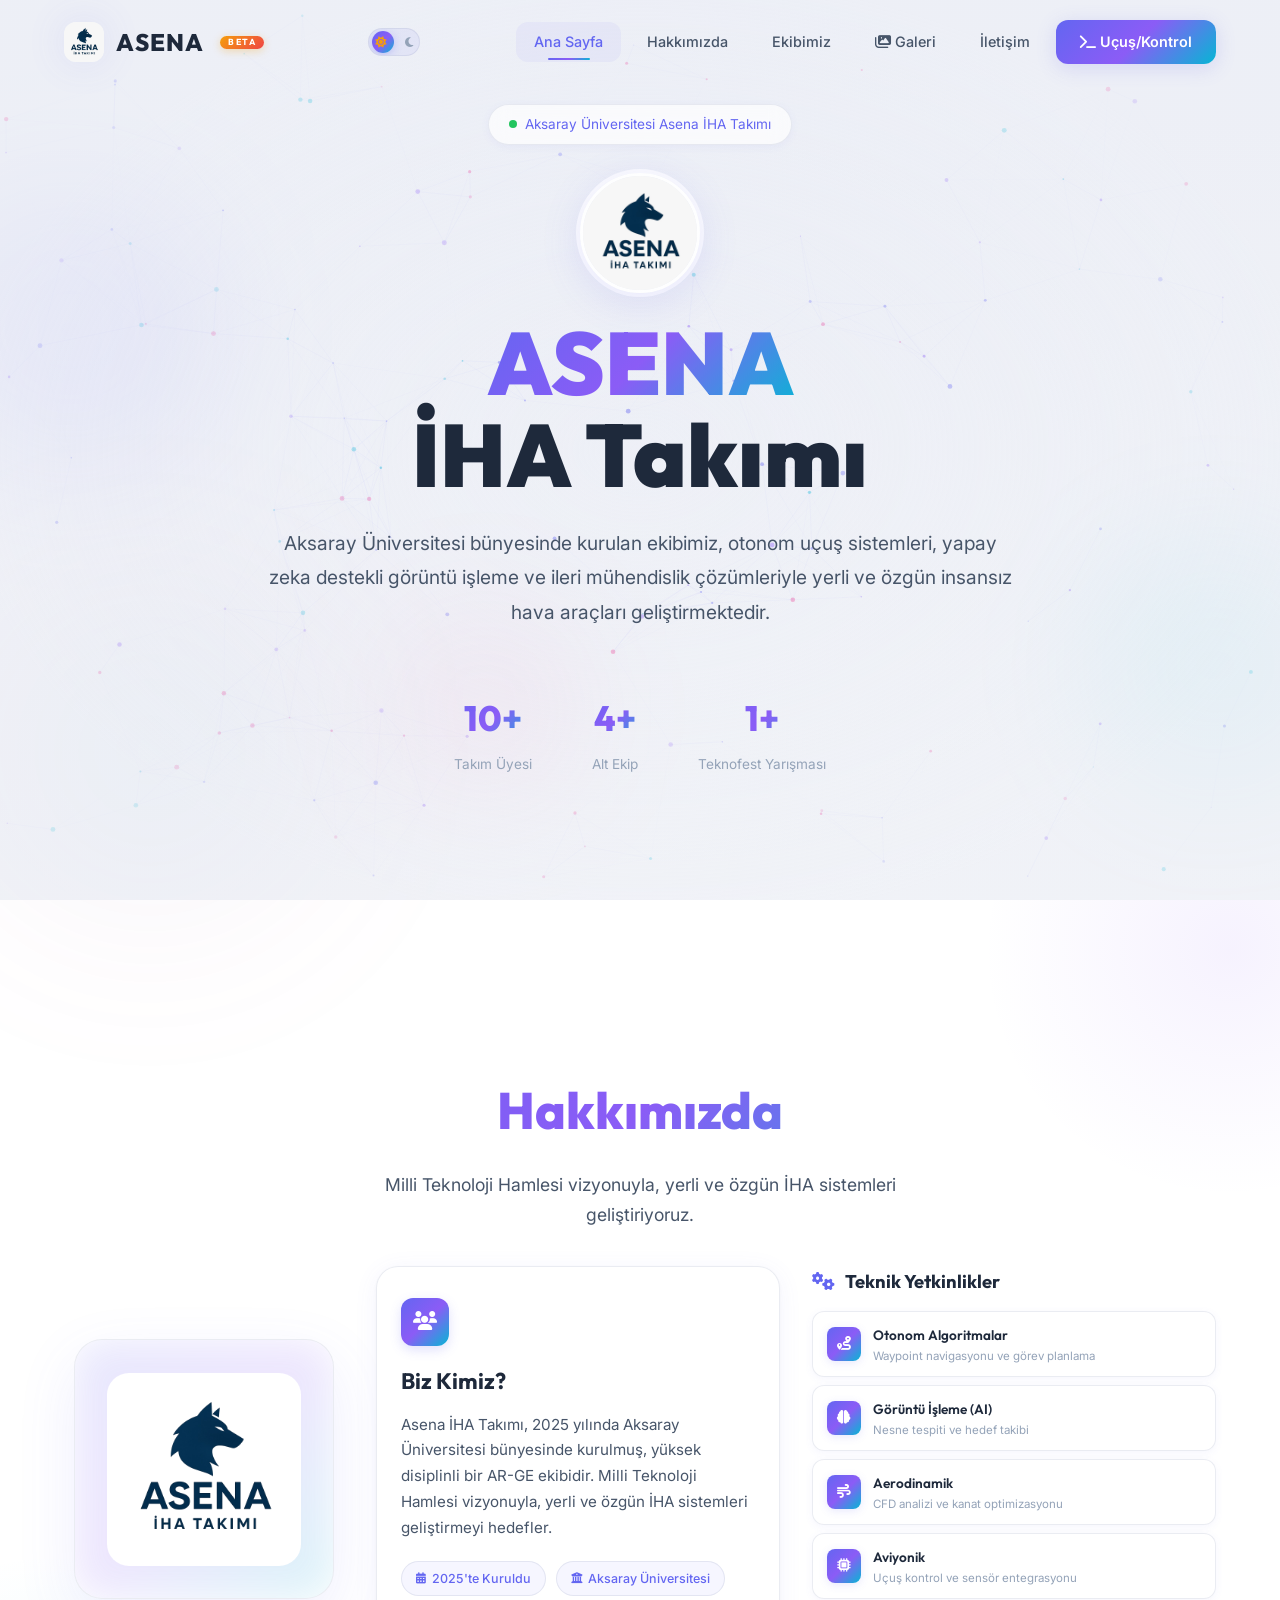
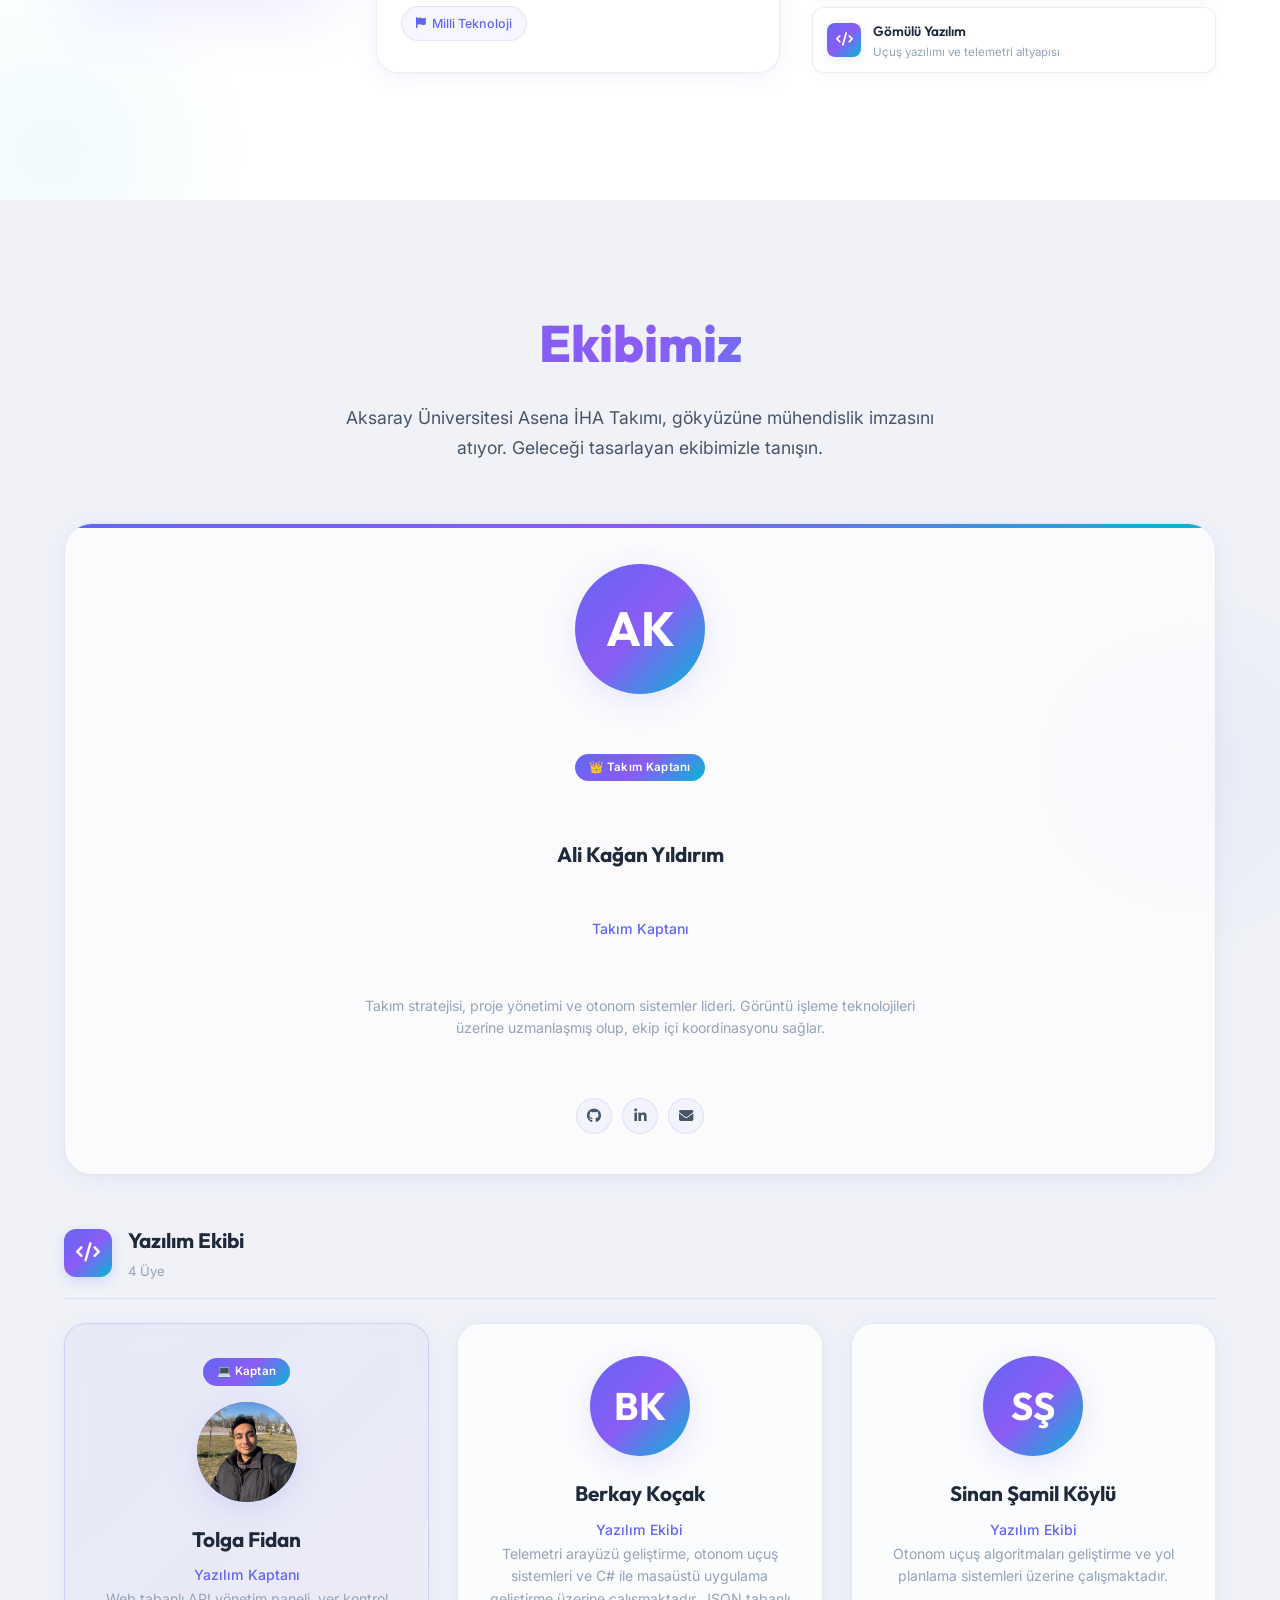
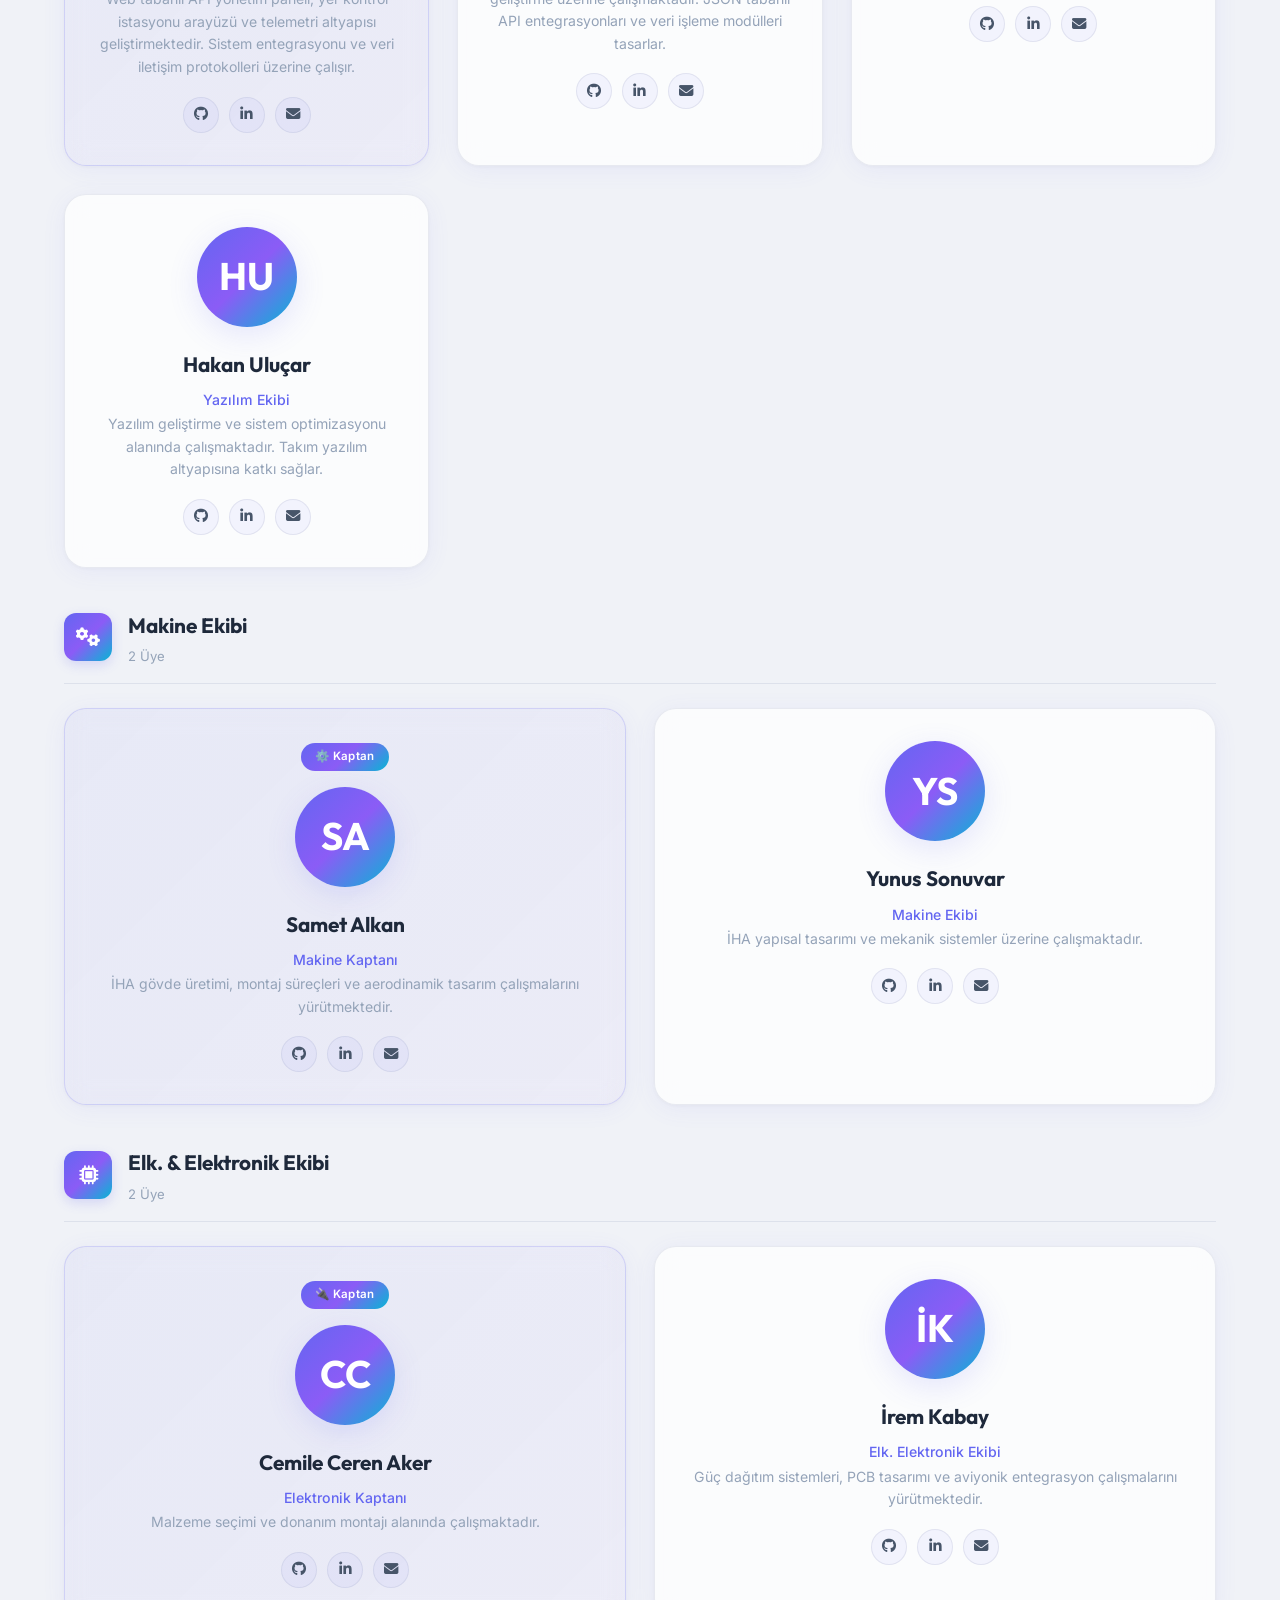
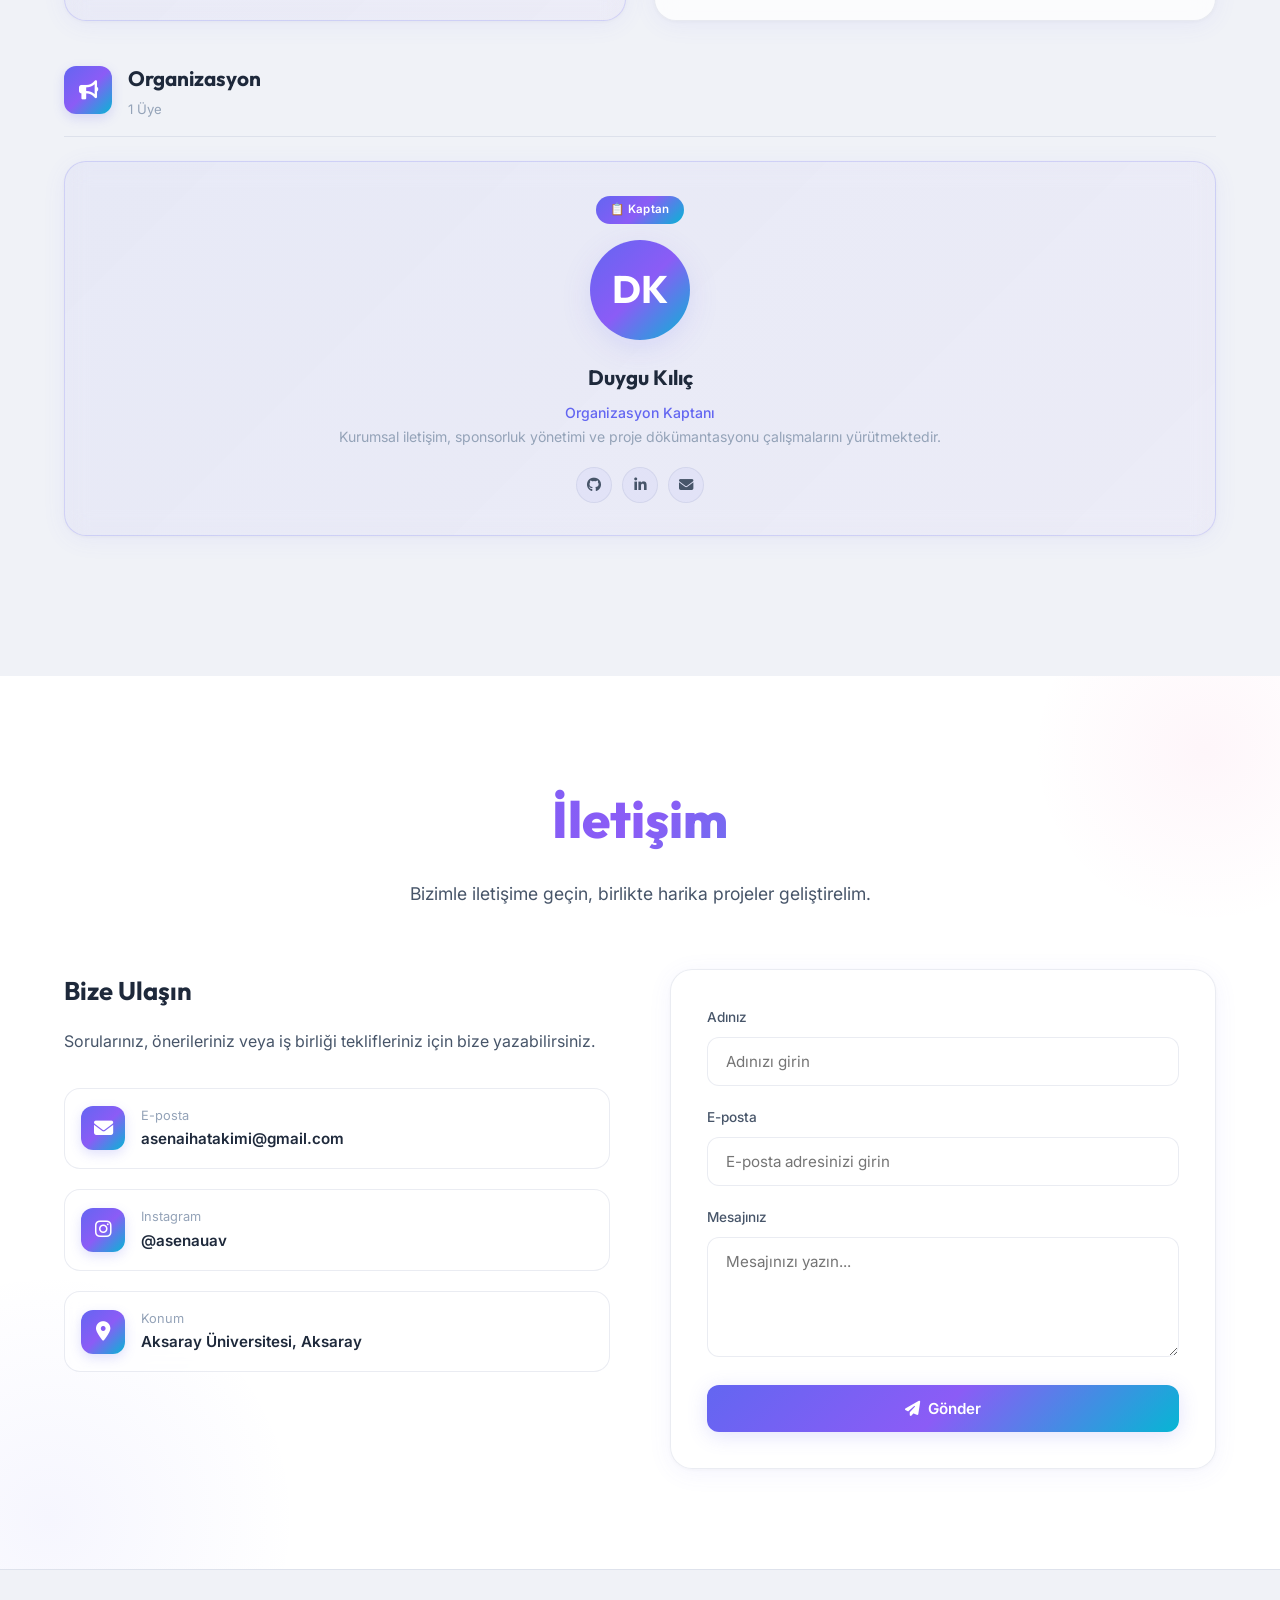
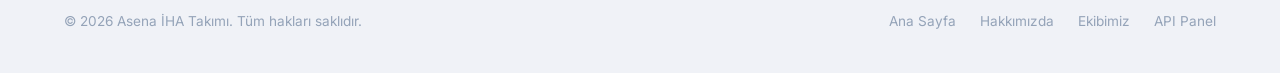
==== commit 62670062: "Add files via upload" ====
--- a/index.html
+++ b/index.html
@@ -30,6 +30,7 @@
         <a href="#hero" class="active">Ana Sayfa</a>
         <a href="#about">Hakkımızda</a>
         <a href="#team">Ekibimiz</a>
+        <a href="gallery.html"><i class="fas fa-images"></i> Galeri</a>
         <a href="#contact">İletişim</a>
         <a href="api-panel.html" class="nav-cta"><i class="fas fa-terminal"></i> Uçuş/Kontrol</a>
       </div>
@@ -267,22 +268,22 @@
         <div class="team-grid">
           <div class="team-card reveal-scale captain-card">
             <div class="team-card-badge">⚙️ Kaptan</div>
-            <div class="team-card-avatar">KK</div>
-            <h3 class="team-card-name">Keremcem Köken</h3>
-            <span class="team-card-role">Makine Kaptanı</span>
-            <p class="team-card-desc">İHA aerodinamik tasarımı, 3D modelleme ve yapısal analiz çalışmalarını
-              yürütmektedir.</p>
-            <div class="team-card-socials">
-              <a href="#" title="GitHub"><i class="fab fa-github"></i></a>
-              <a href="#" title="LinkedIn"><i class="fab fa-linkedin-in"></i></a>
-              <a href="#" title="E-posta"><i class="fas fa-envelope"></i></a>
-            </div>
-          </div>
-          <div class="team-card reveal-scale">
             <div class="team-card-avatar">SA</div>
             <h3 class="team-card-name">Samet Alkan</h3>
+            <span class="team-card-role">Makine Kaptanı</span>
+            <p class="team-card-desc">İHA gövde üretimi, montaj süreçleri ve aerodinamik tasarım çalışmalarını
+              yürütmektedir.</p>
+            <div class="team-card-socials">
+              <a href="#" title="GitHub"><i class="fab fa-github"></i></a>
+              <a href="#" title="LinkedIn"><i class="fab fa-linkedin-in"></i></a>
+              <a href="#" title="E-posta"><i class="fas fa-envelope"></i></a>
+            </div>
+          </div>
+          <div class="team-card reveal-scale">
+            <div class="team-card-avatar">YS</div>
+            <h3 class="team-card-name">Yunus Sonuvar</h3>
             <span class="team-card-role">Makine Ekibi</span>
-            <p class="team-card-desc">İHA gövde üretimi ve montaj süreçleri üzerine çalışmaktadır.</p>
+            <p class="team-card-desc">İHA yapısal tasarımı ve mekanik sistemler üzerine çalışmaktadır.</p>
             <div class="team-card-socials">
               <a href="#" title="GitHub"><i class="fab fa-github"></i></a>
               <a href="#" title="LinkedIn"><i class="fab fa-linkedin-in"></i></a>
@@ -373,8 +374,17 @@
             <div class="contact-info-icon"><i class="fas fa-envelope"></i></div>
             <div>
               <div class="info-label">E-posta</div>
-              <div class="info-value">asenaihataakimi@mail.com</div>
-            </div>
+              <div class="info-value">asenaihatakimi@gmail.com</div>
+            </div>
+          </div>
+          <div class="contact-info-item">
+            <a href="https://instagram.com/asenauav" target="_blank" rel="noopener noreferrer" style="display:flex;align-items:center;gap:16px;color:inherit;text-decoration:none;width:100%;">
+              <div class="contact-info-icon"><i class="fab fa-instagram"></i></div>
+              <div>
+                <div class="info-label">Instagram</div>
+                <div class="info-value">@asenauav</div>
+              </div>
+            </a>
           </div>
           <div class="contact-info-item">
             <div class="contact-info-icon"><i class="fas fa-map-marker-alt"></i></div>
--- a/css/style.css
+++ b/css/style.css
@@ -170,6 +170,59 @@
   z-index: 1;
 }
 
+/* ---------- Gallery ---------- */
+.gallery-grid {
+  display: grid;
+  grid-template-columns: repeat(auto-fit, minmax(220px, 1fr));
+  gap: 16px;
+}
+.gallery-grid img {
+  width: 100%;
+  height: 220px;
+  object-fit: cover;
+  border-radius: var(--radius-md);
+  box-shadow: var(--shadow-sm);
+  cursor: pointer;
+  transition: transform var(--transition-fast);
+}
+.gallery-grid img:hover {
+  transform: scale(1.04);
+}
+
+#galleryModal {
+  position: fixed;
+  top: 0;
+  left: 0;
+  width: 100%;
+  height: 100%;
+  background: rgba(0, 0, 0, 0.85);
+  display: flex;
+  align-items: center;
+  justify-content: center;
+  opacity: 0;
+  pointer-events: none;
+  transition: opacity 0.3s ease;
+  z-index: 1000;
+}
+#galleryModal.open {
+  opacity: 1;
+  pointer-events: auto;
+}
+#galleryModal img {
+  max-width: 90%;
+  max-height: 90%;
+  border-radius: var(--radius-md);
+}
+#galleryModal .close-btn {
+  position: absolute;
+  top: 24px;
+  right: 24px;
+  font-size: 2.4rem;
+  color: #fff;
+  cursor: pointer;
+  user-select: none;
+}
+
 .section-title {
   font-family: var(--font-heading);
   font-size: clamp(2rem, 5vw, 3.2rem);
@@ -1510,6 +1563,7 @@
     transition: var(--transition-smooth);
     border-left: 1px solid var(--border-glass);
     box-shadow: -10px 0 40px rgba(0, 0, 0, 0.05);
+    z-index: 1002;
   }
 
   .nav-links.open {
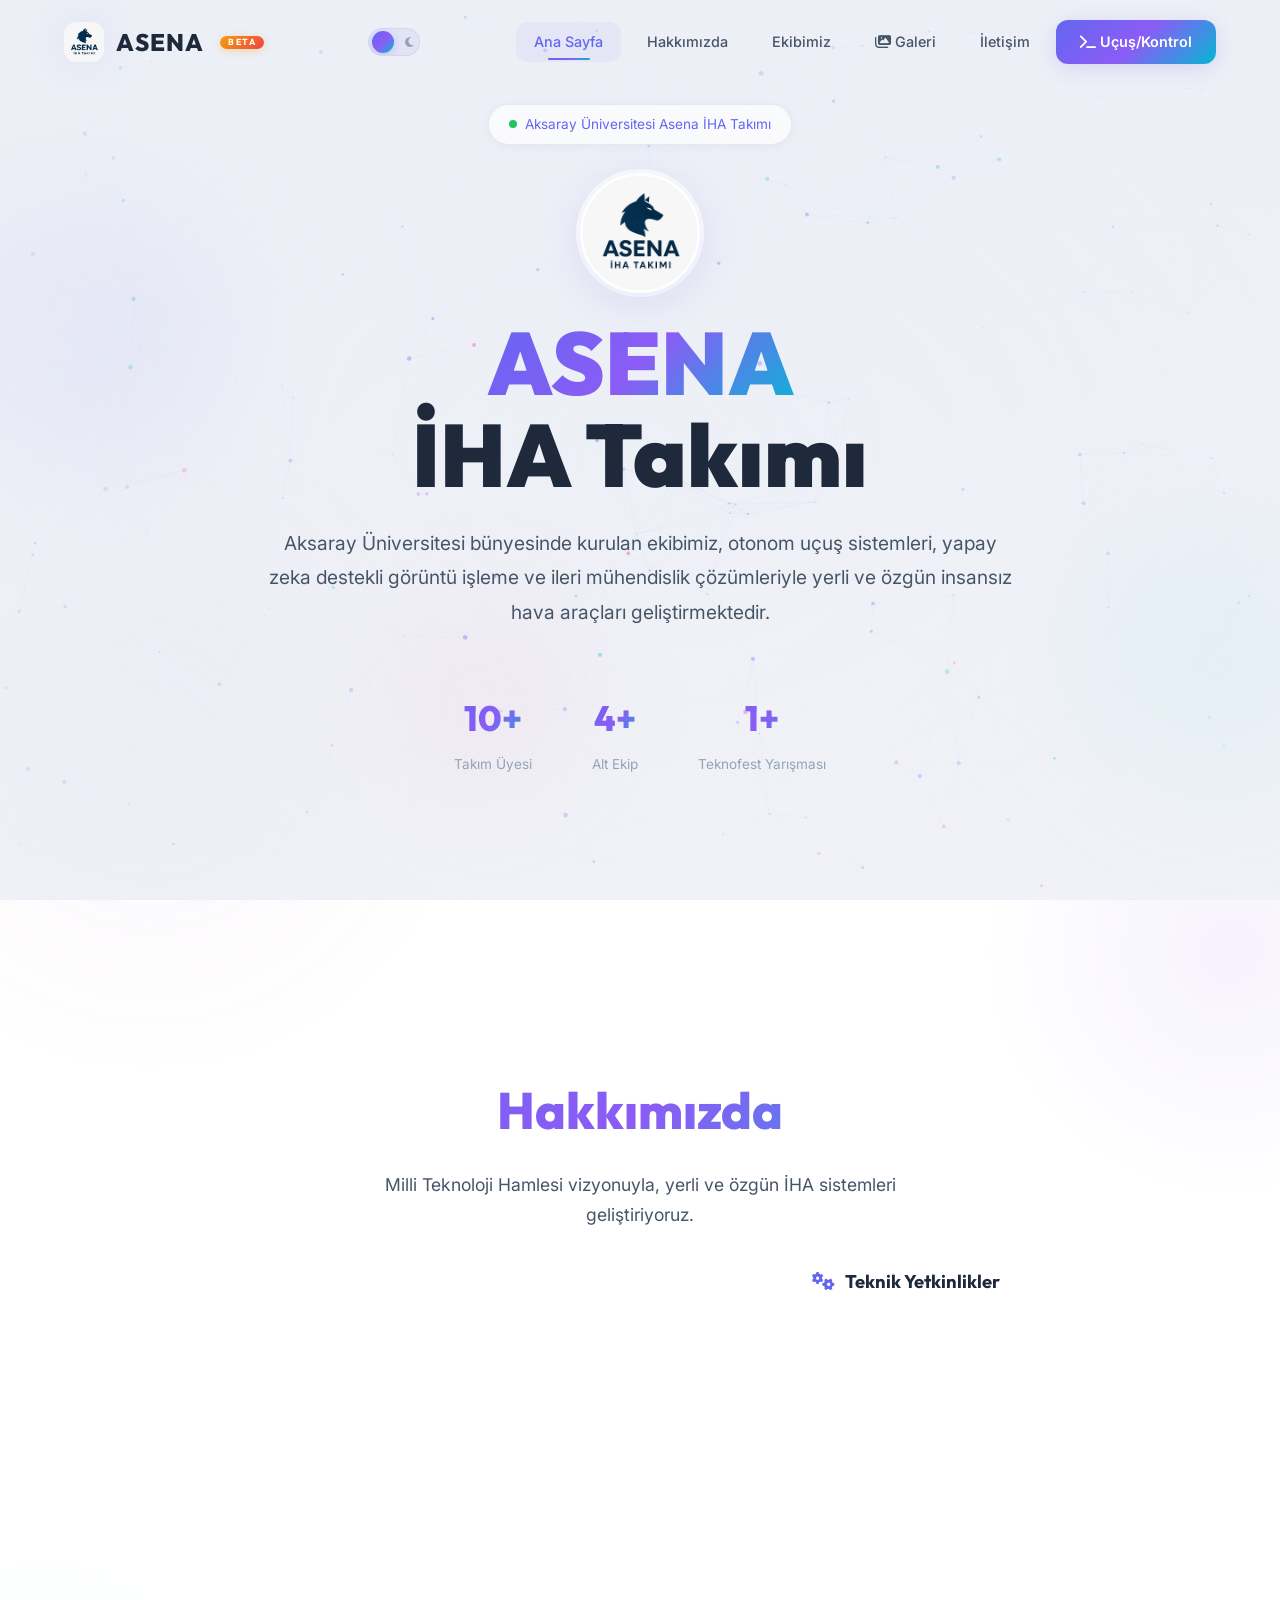
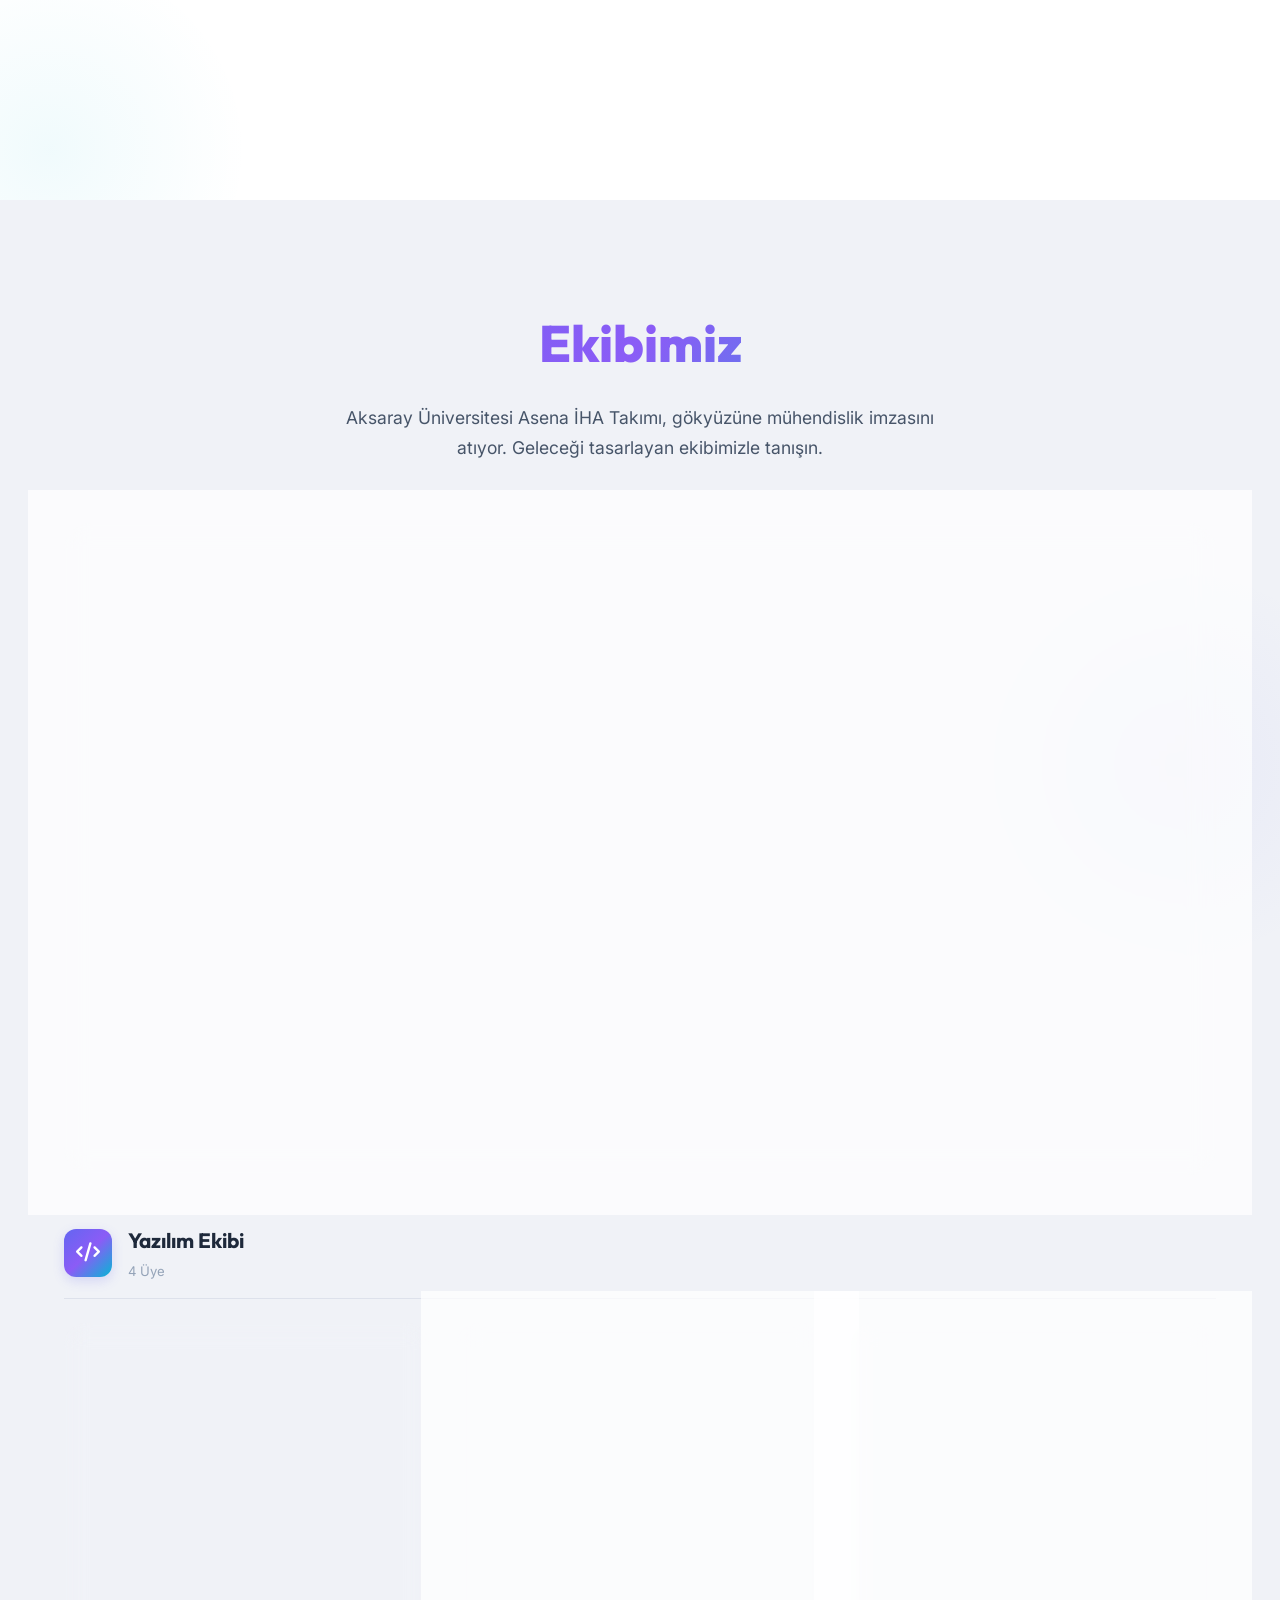
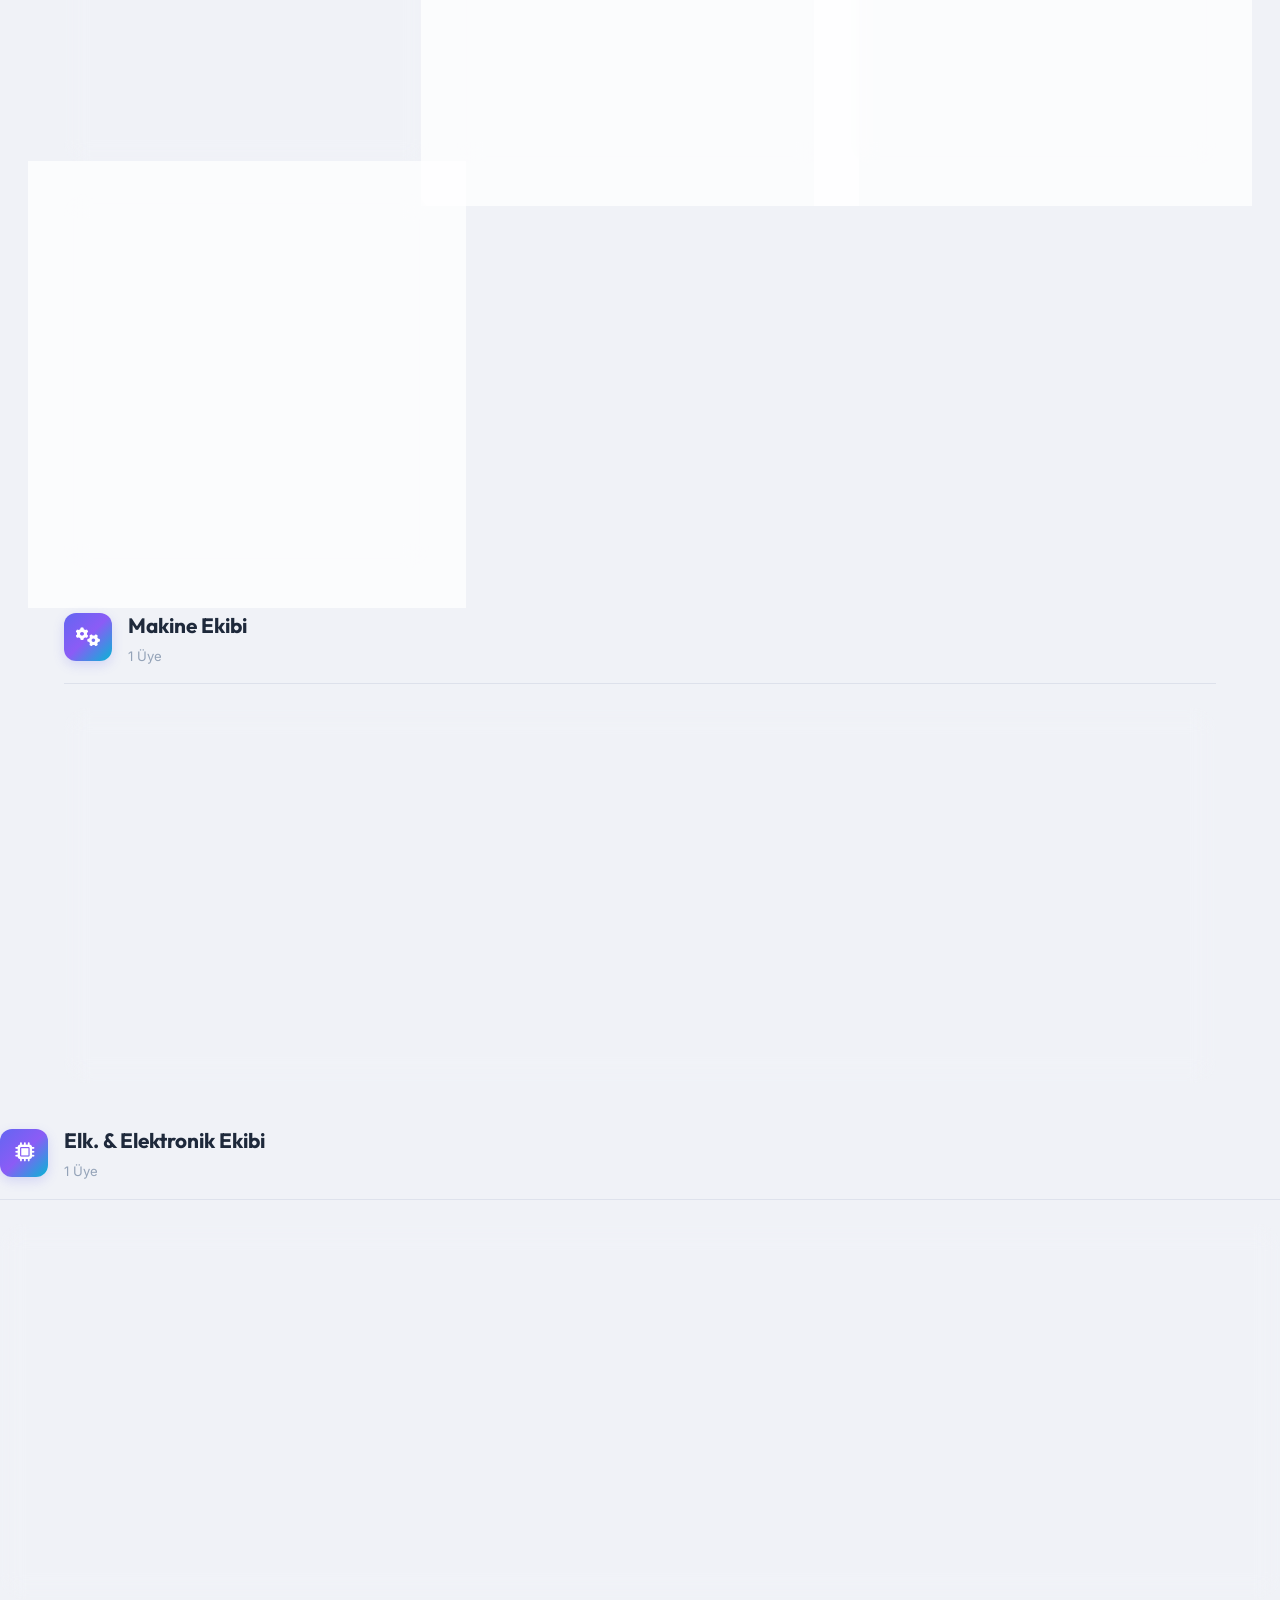
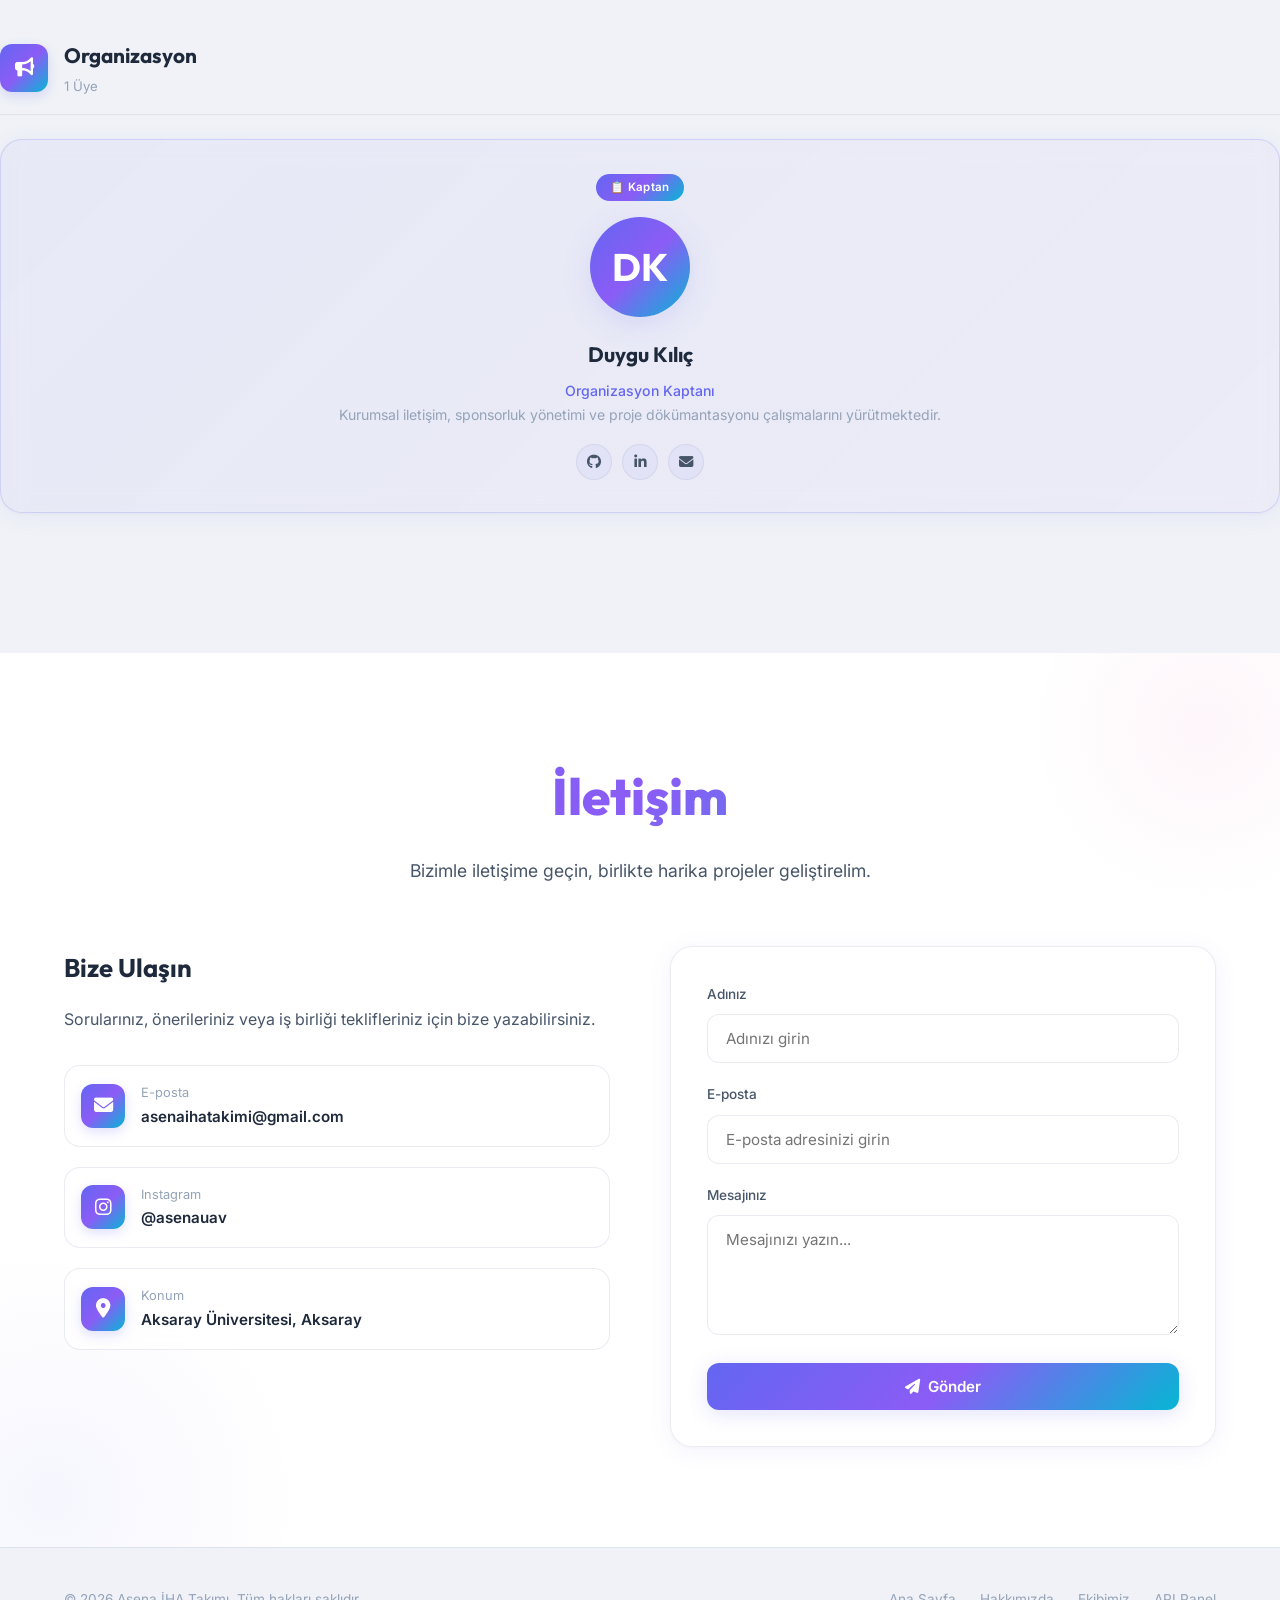
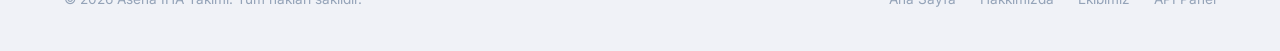
==== commit 54a5fcd5: "Update index.html" ====
--- a/index.html
+++ b/index.html
@@ -262,7 +262,7 @@
           <div class="department-icon"><i class="fas fa-cogs"></i></div>
           <div>
             <h3 class="department-title">Makine Ekibi</h3>
-            <p class="department-count">2 Üye</p>
+            <p class="department-count">1 Üye</p>
           </div>
         </div>
         <div class="team-grid">
@@ -279,16 +279,6 @@
               <a href="#" title="E-posta"><i class="fas fa-envelope"></i></a>
             </div>
           </div>
-          <div class="team-card reveal-scale">
-            <div class="team-card-avatar">YS</div>
-            <h3 class="team-card-name">Yunus Sonuvar</h3>
-            <span class="team-card-role">Makine Ekibi</span>
-            <p class="team-card-desc">İHA yapısal tasarımı ve mekanik sistemler üzerine çalışmaktadır.</p>
-            <div class="team-card-socials">
-              <a href="#" title="GitHub"><i class="fab fa-github"></i></a>
-              <a href="#" title="LinkedIn"><i class="fab fa-linkedin-in"></i></a>
-              <a href="#" title="E-posta"><i class="fas fa-envelope"></i></a>
-            </div>
           </div>
         </div>
       </div>
@@ -299,28 +289,16 @@
           <div class="department-icon"><i class="fas fa-microchip"></i></div>
           <div>
             <h3 class="department-title">Elk. & Elektronik Ekibi</h3>
-            <p class="department-count">2 Üye</p>
+            <p class="department-count">1 Üye</p>
           </div>
         </div>
         <div class="team-grid">
           <div class="team-card reveal-scale captain-card">
             <div class="team-card-badge">🔌 Kaptan</div>
             <div class="team-card-avatar">CC</div>
-            <h3 class="team-card-name">Cemile Ceren Aker</h3>
+            <h3 class="team-card-name">İrem Kabay</h3>
             <span class="team-card-role">Elektronik Kaptanı</span>
             <p class="team-card-desc">Malzeme seçimi ve donanım montajı alanında çalışmaktadır.</p>
-            <div class="team-card-socials">
-              <a href="#" title="GitHub"><i class="fab fa-github"></i></a>
-              <a href="#" title="LinkedIn"><i class="fab fa-linkedin-in"></i></a>
-              <a href="#" title="E-posta"><i class="fas fa-envelope"></i></a>
-            </div>
-          </div>
-          <div class="team-card reveal-scale">
-            <div class="team-card-avatar">İK</div>
-            <h3 class="team-card-name">İrem Kabay</h3>
-            <span class="team-card-role">Elk. Elektronik Ekibi</span>
-            <p class="team-card-desc">Güç dağıtım sistemleri, PCB tasarımı ve aviyonik entegrasyon çalışmalarını
-              yürütmektedir.</p>
             <div class="team-card-socials">
               <a href="#" title="GitHub"><i class="fab fa-github"></i></a>
               <a href="#" title="LinkedIn"><i class="fab fa-linkedin-in"></i></a>
@@ -435,4 +413,4 @@
   <script src="js/main.js"></script>
 </body>
 
-</html>+</html>
--- a/css/style.css
+++ b/css/style.css
@@ -447,7 +447,12 @@
   gap: 5px;
   cursor: pointer;
   padding: 6px;
-  z-index: 1001;
+  /* fix to viewport so it isn't clipped by other stacking contexts */
+  position: fixed;
+  top: 20px;
+  right: 24px;
+  /* ensure the hamburger remains on top of the sliding nav panel */
+  z-index: 1006;
 }
 
 .nav-toggle span {
@@ -464,6 +469,17 @@
 
 .nav-toggle.open span:nth-child(2) {
   opacity: 0;
+}
+
+.nav-toggle.open {
+  /* when open, keep toggle above panel so user can tap again */
+  z-index: 1007;
+}
+
+/* when fixed, don't let the toggle button shift position during open state */
+.nav-toggle.open span:nth-child(1),
+.nav-toggle.open span:nth-child(3) {
+  /* no additional positional offset needed */
 }
 
 .nav-toggle.open span:nth-child(3) {
@@ -1563,7 +1579,8 @@
     transition: var(--transition-smooth);
     border-left: 1px solid var(--border-glass);
     box-shadow: -10px 0 40px rgba(0, 0, 0, 0.05);
-    z-index: 1002;
+    /* raise above anything else (including the toggle icons) */
+    z-index: 1005;
   }
 
   .nav-links.open {
@@ -1650,6 +1667,8 @@
   transition: var(--transition-smooth);
   overflow: hidden;
   flex-shrink: 0;
+  /* ensure toggle stays underneath the sliding menu */
+  z-index: 1001;
 }
 
 .theme-toggle:hover {
@@ -1660,7 +1679,8 @@
 .theme-toggle .theme-icon-light,
 .theme-toggle .theme-icon-dark {
   font-size: 0.7rem;
-  z-index: 1;
+  /* icons follow their parent stacking context; reduce to avoid overlap */
+  z-index: 0;
   transition: var(--transition-smooth);
   line-height: 1;
 }
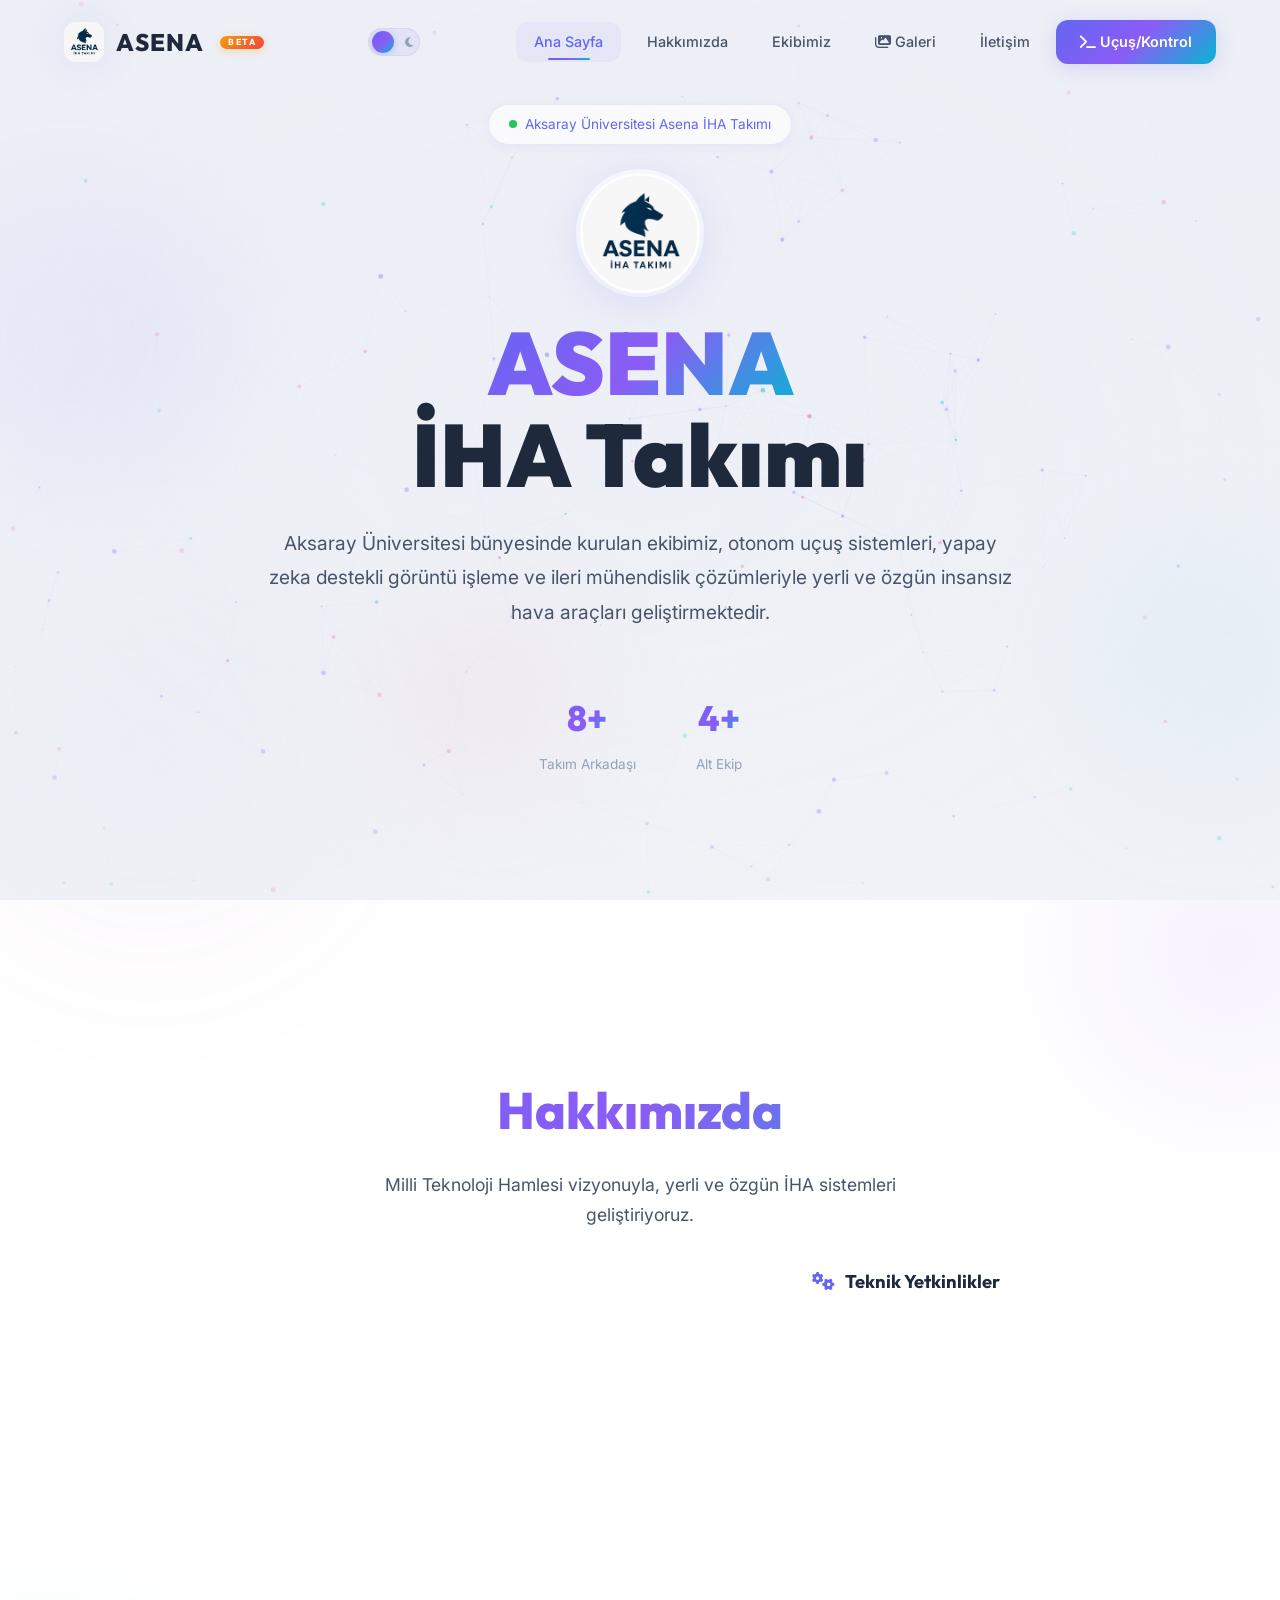
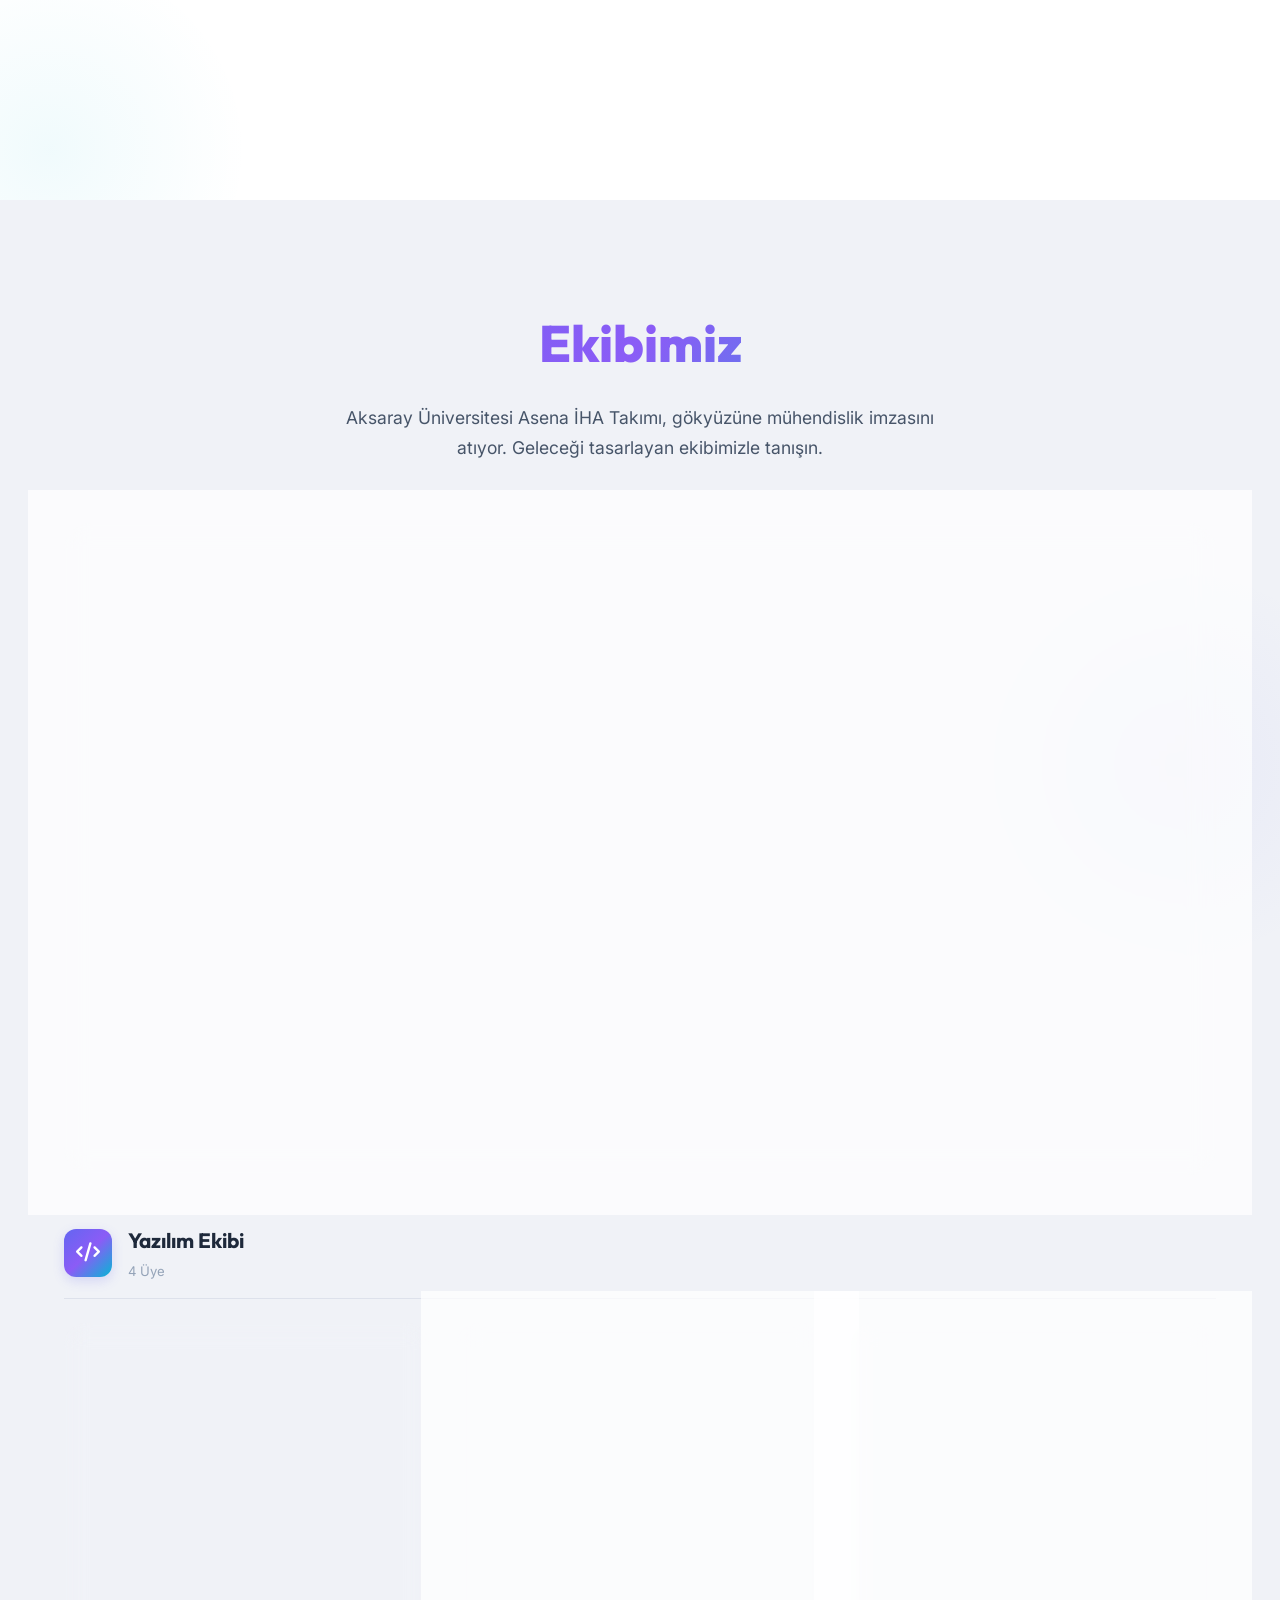
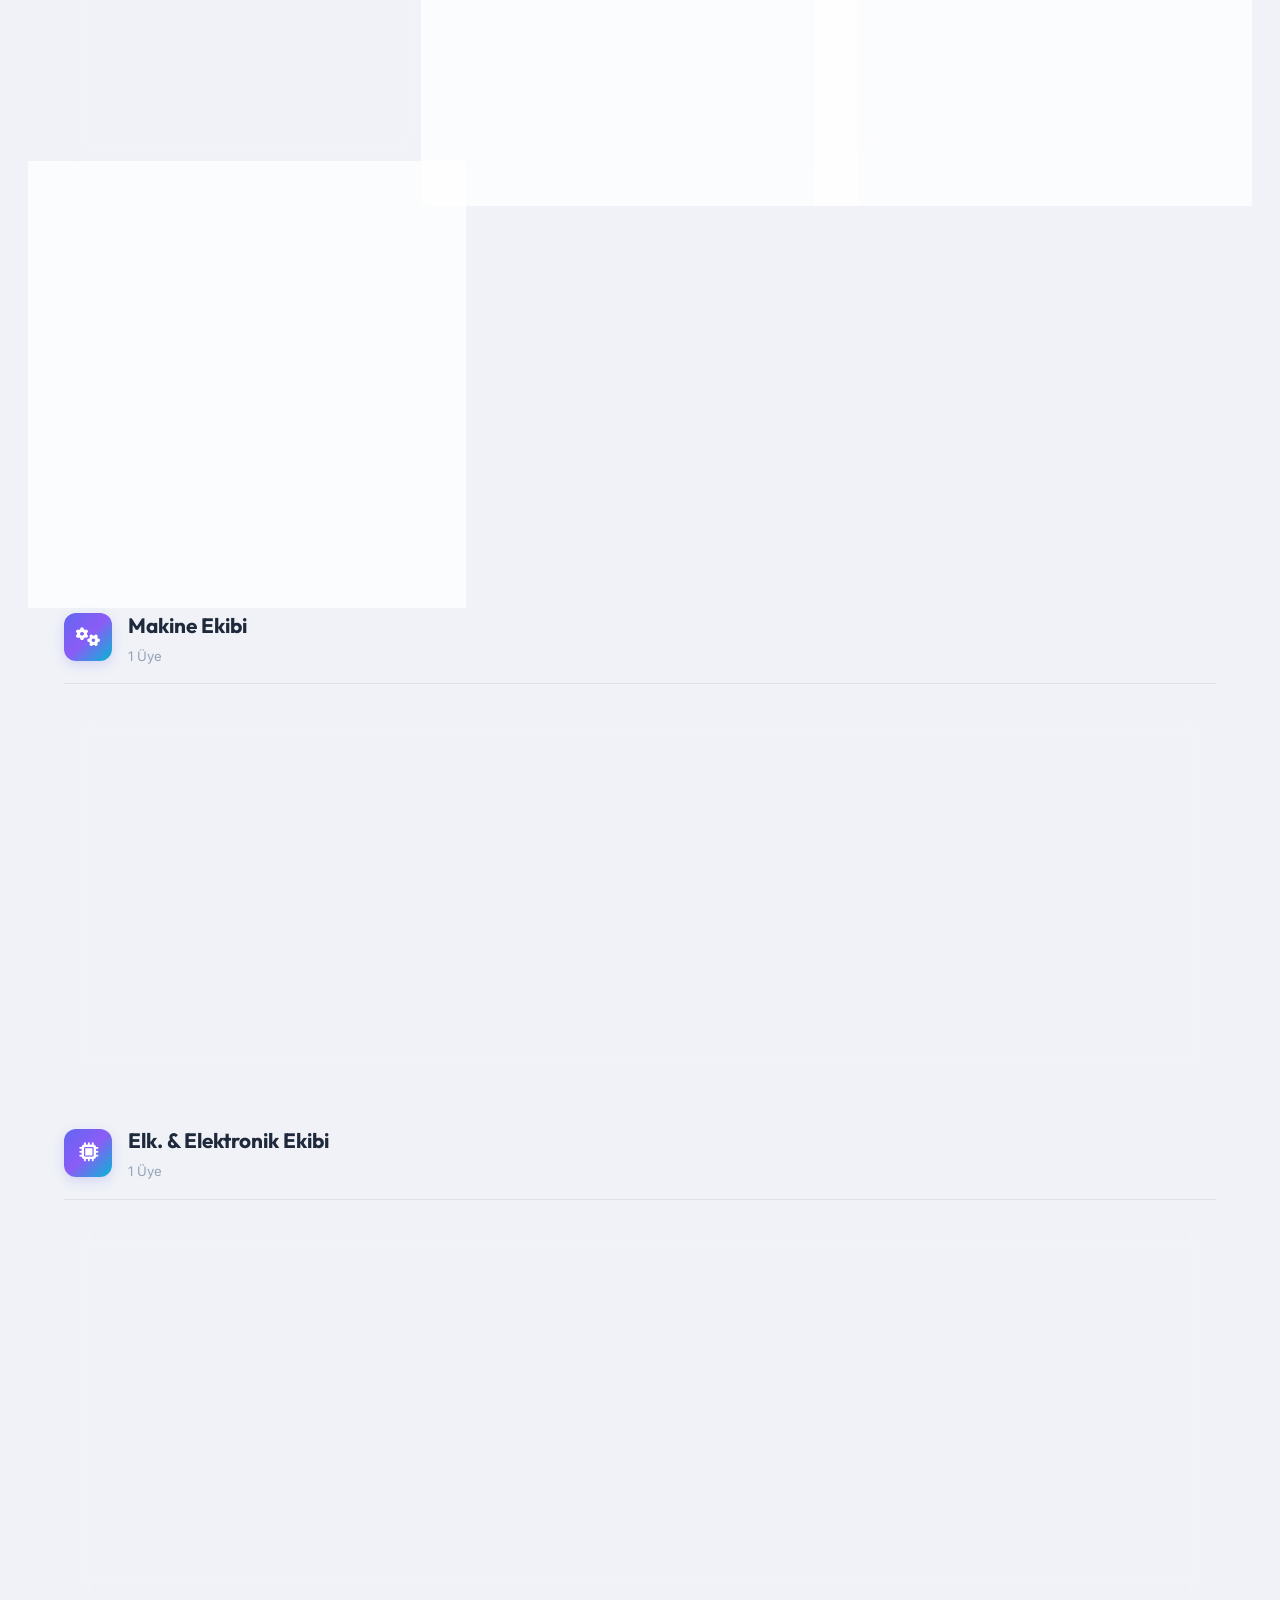
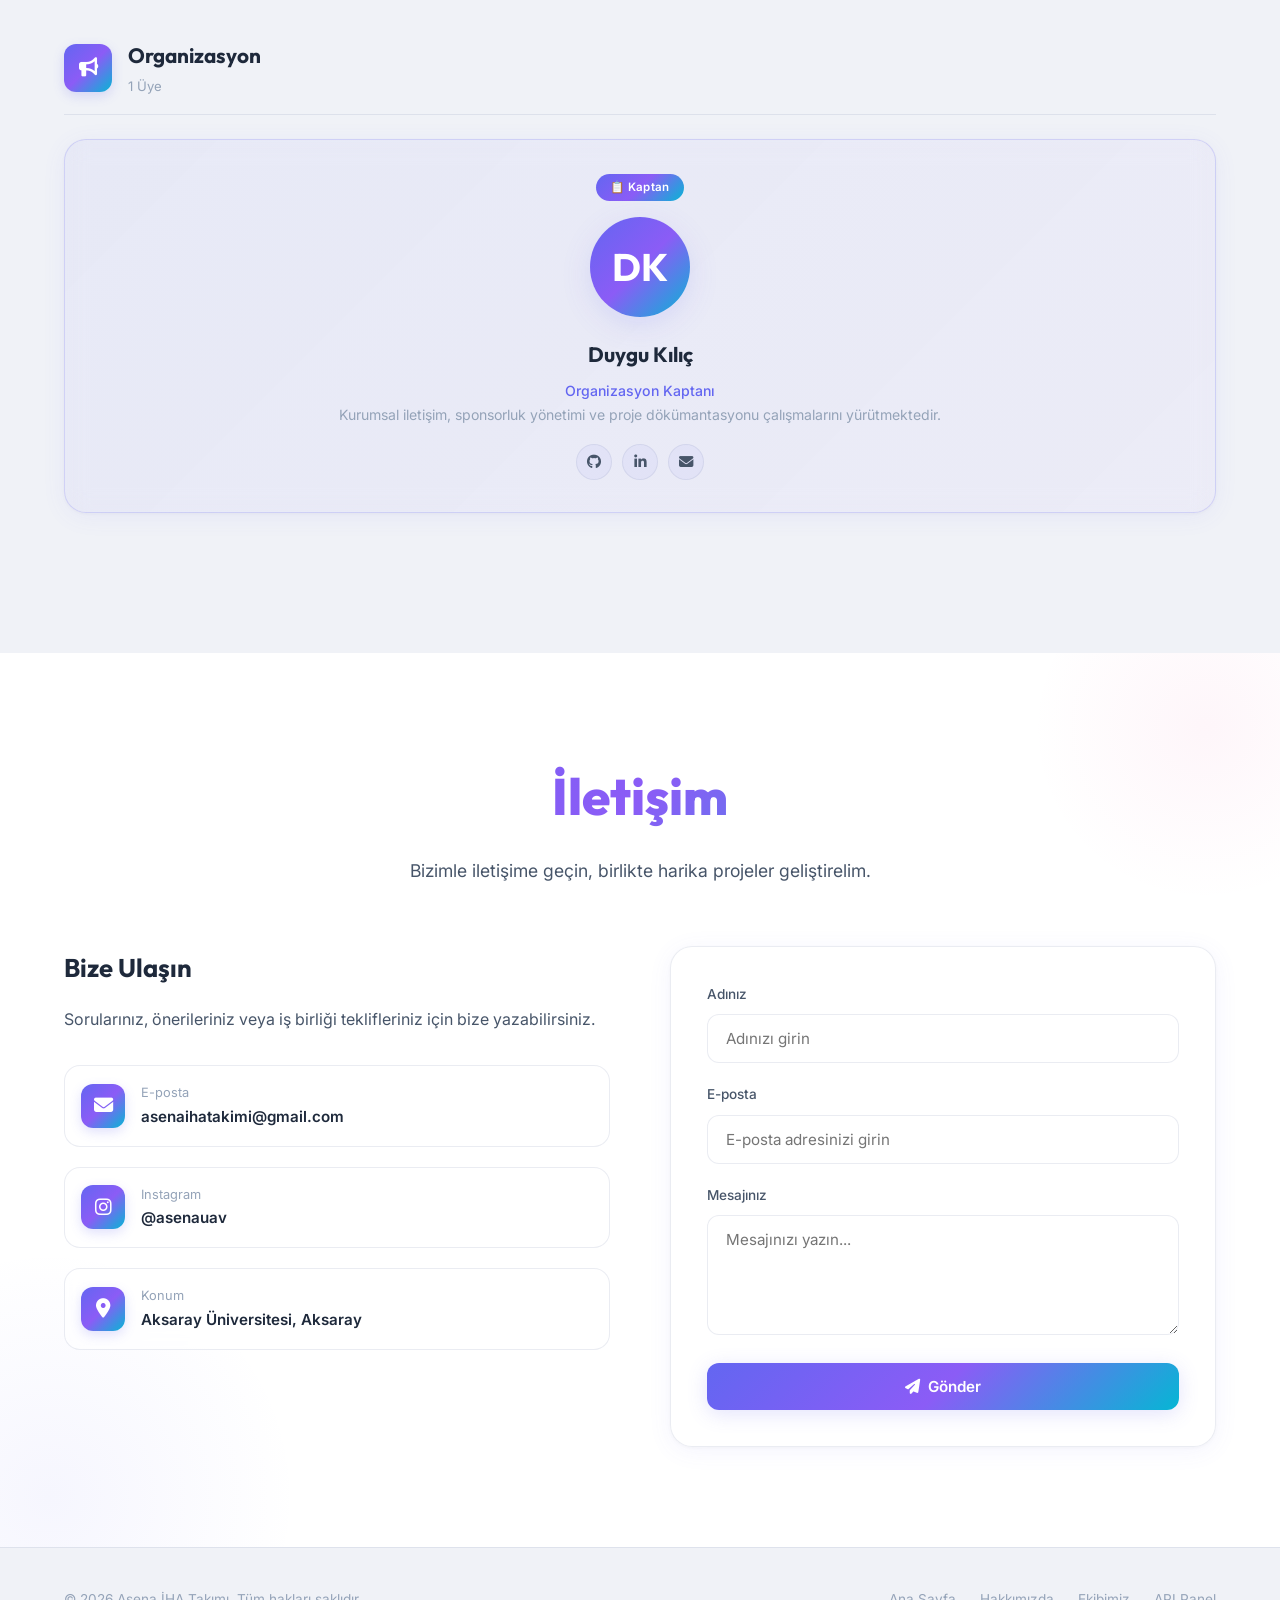
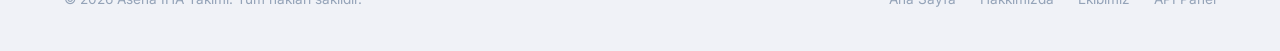
==== commit e8d2fed1: "Add files via upload" ====
--- a/index.html
+++ b/index.html
@@ -67,16 +67,12 @@
 
       <div class="hero-stats">
         <div class="stat-item">
-          <div class="stat-value" data-count="10">0</div>
-          <div class="stat-label">Takım Üyesi</div>
+          <div class="stat-value" data-count="8">0</div>
+          <div class="stat-label">Takım Arkadaşı</div>
         </div>
         <div class="stat-item">
           <div class="stat-value" data-count="4">0</div>
           <div class="stat-label">Alt Ekip</div>
-        </div>
-        <div class="stat-item">
-          <div class="stat-value" data-count="1">0</div>
-          <div class="stat-label">Teknofest Yarışması</div>
         </div>
       </div>
     </div>
@@ -279,7 +275,6 @@
               <a href="#" title="E-posta"><i class="fas fa-envelope"></i></a>
             </div>
           </div>
-          </div>
         </div>
       </div>
 
@@ -295,10 +290,11 @@
         <div class="team-grid">
           <div class="team-card reveal-scale captain-card">
             <div class="team-card-badge">🔌 Kaptan</div>
-            <div class="team-card-avatar">CC</div>
+            <div class="team-card-avatar">İK</div>
             <h3 class="team-card-name">İrem Kabay</h3>
             <span class="team-card-role">Elektronik Kaptanı</span>
-            <p class="team-card-desc">Malzeme seçimi ve donanım montajı alanında çalışmaktadır.</p>
+            <p class="team-card-desc">Güç dağıtım sistemleri, PCB tasarımı ve aviyonik entegrasyon çalışmalarını
+              yürütmektedir.</p>
             <div class="team-card-socials">
               <a href="#" title="GitHub"><i class="fab fa-github"></i></a>
               <a href="#" title="LinkedIn"><i class="fab fa-linkedin-in"></i></a>
@@ -413,4 +409,4 @@
   <script src="js/main.js"></script>
 </body>
 
-</html>
+</html>
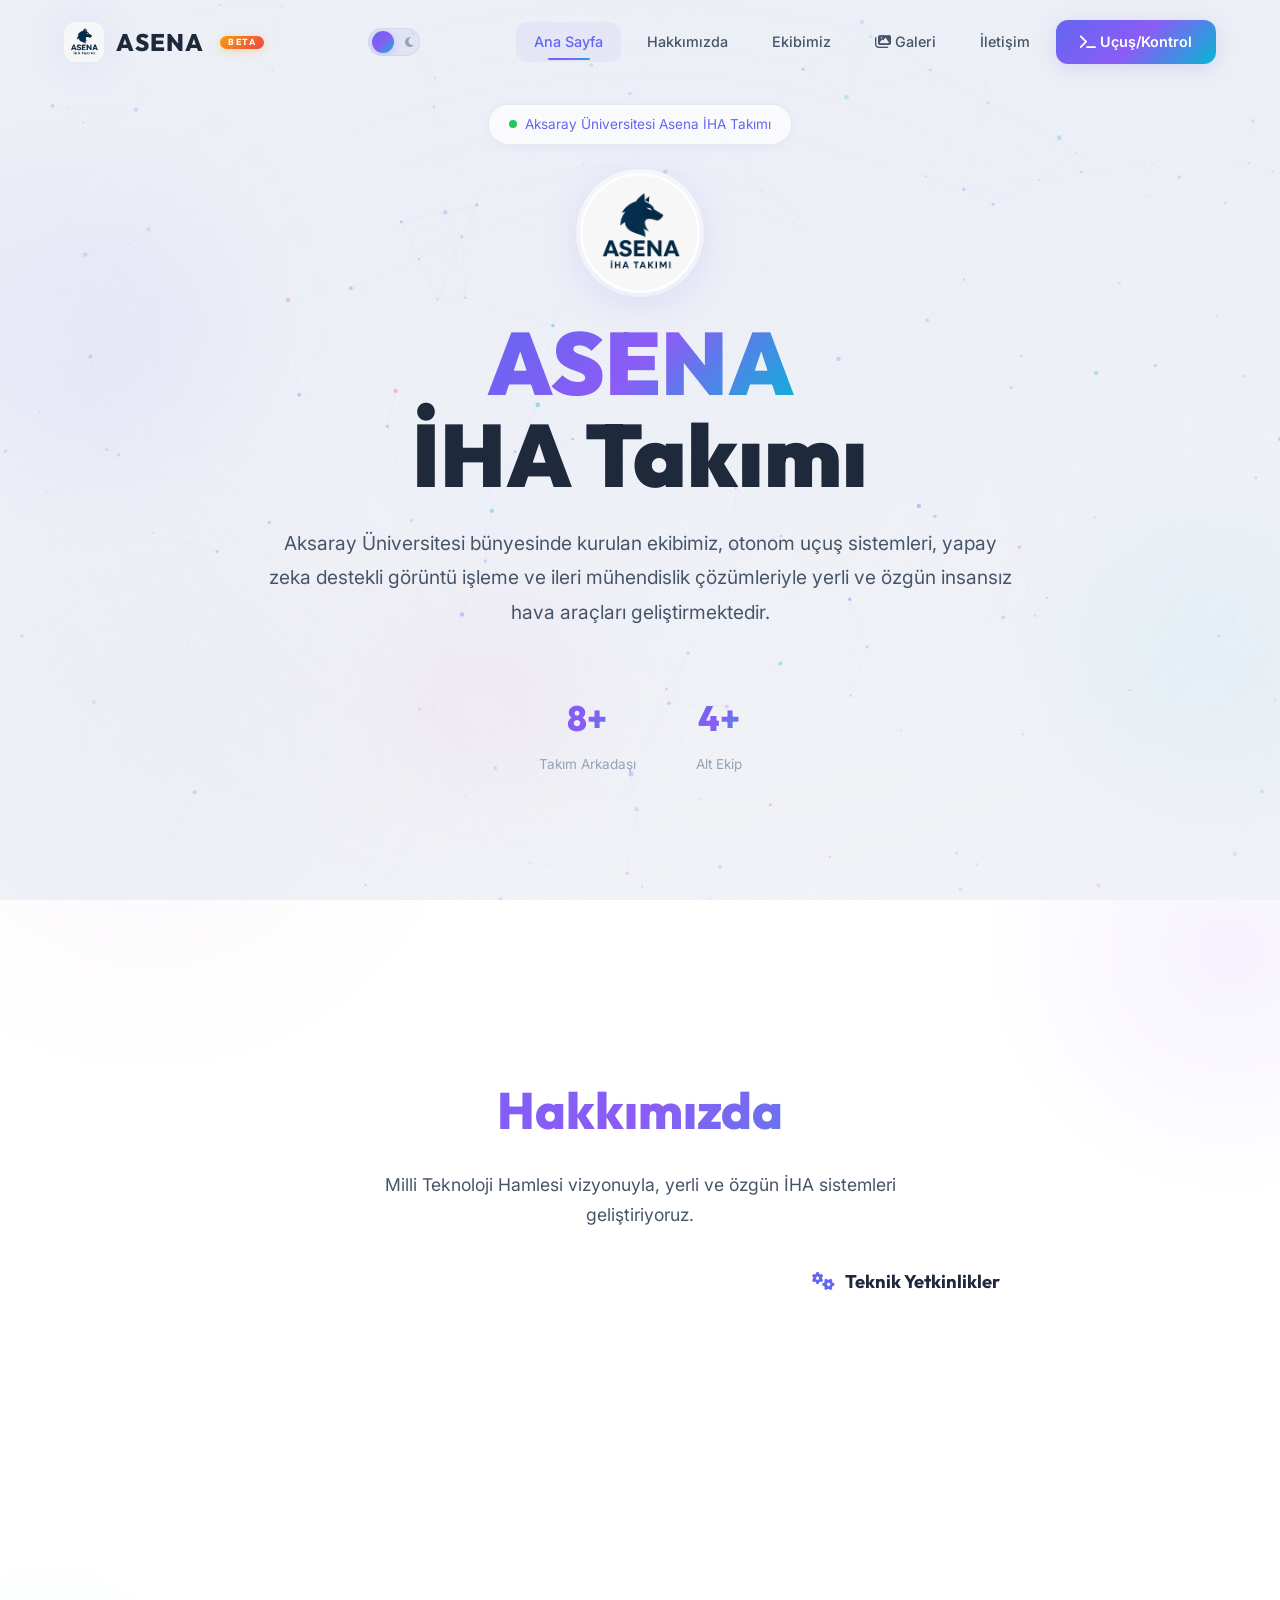
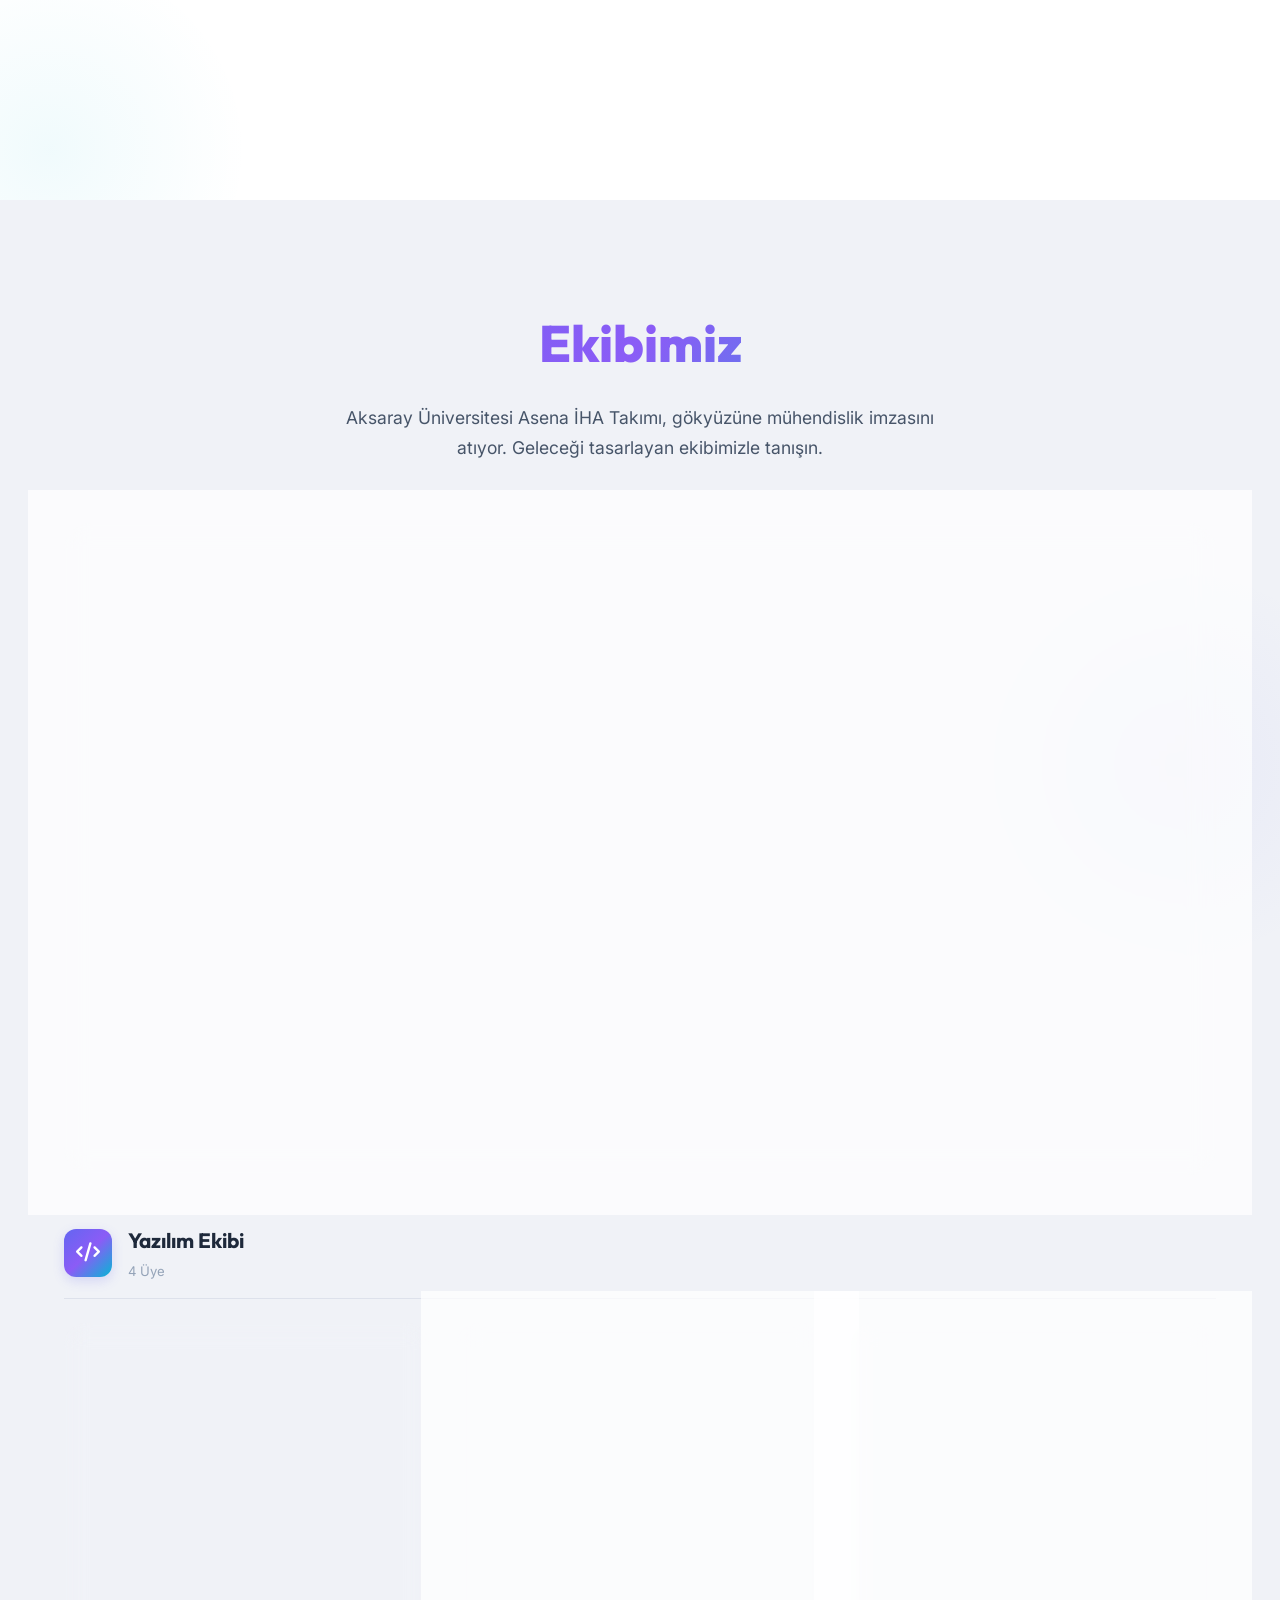
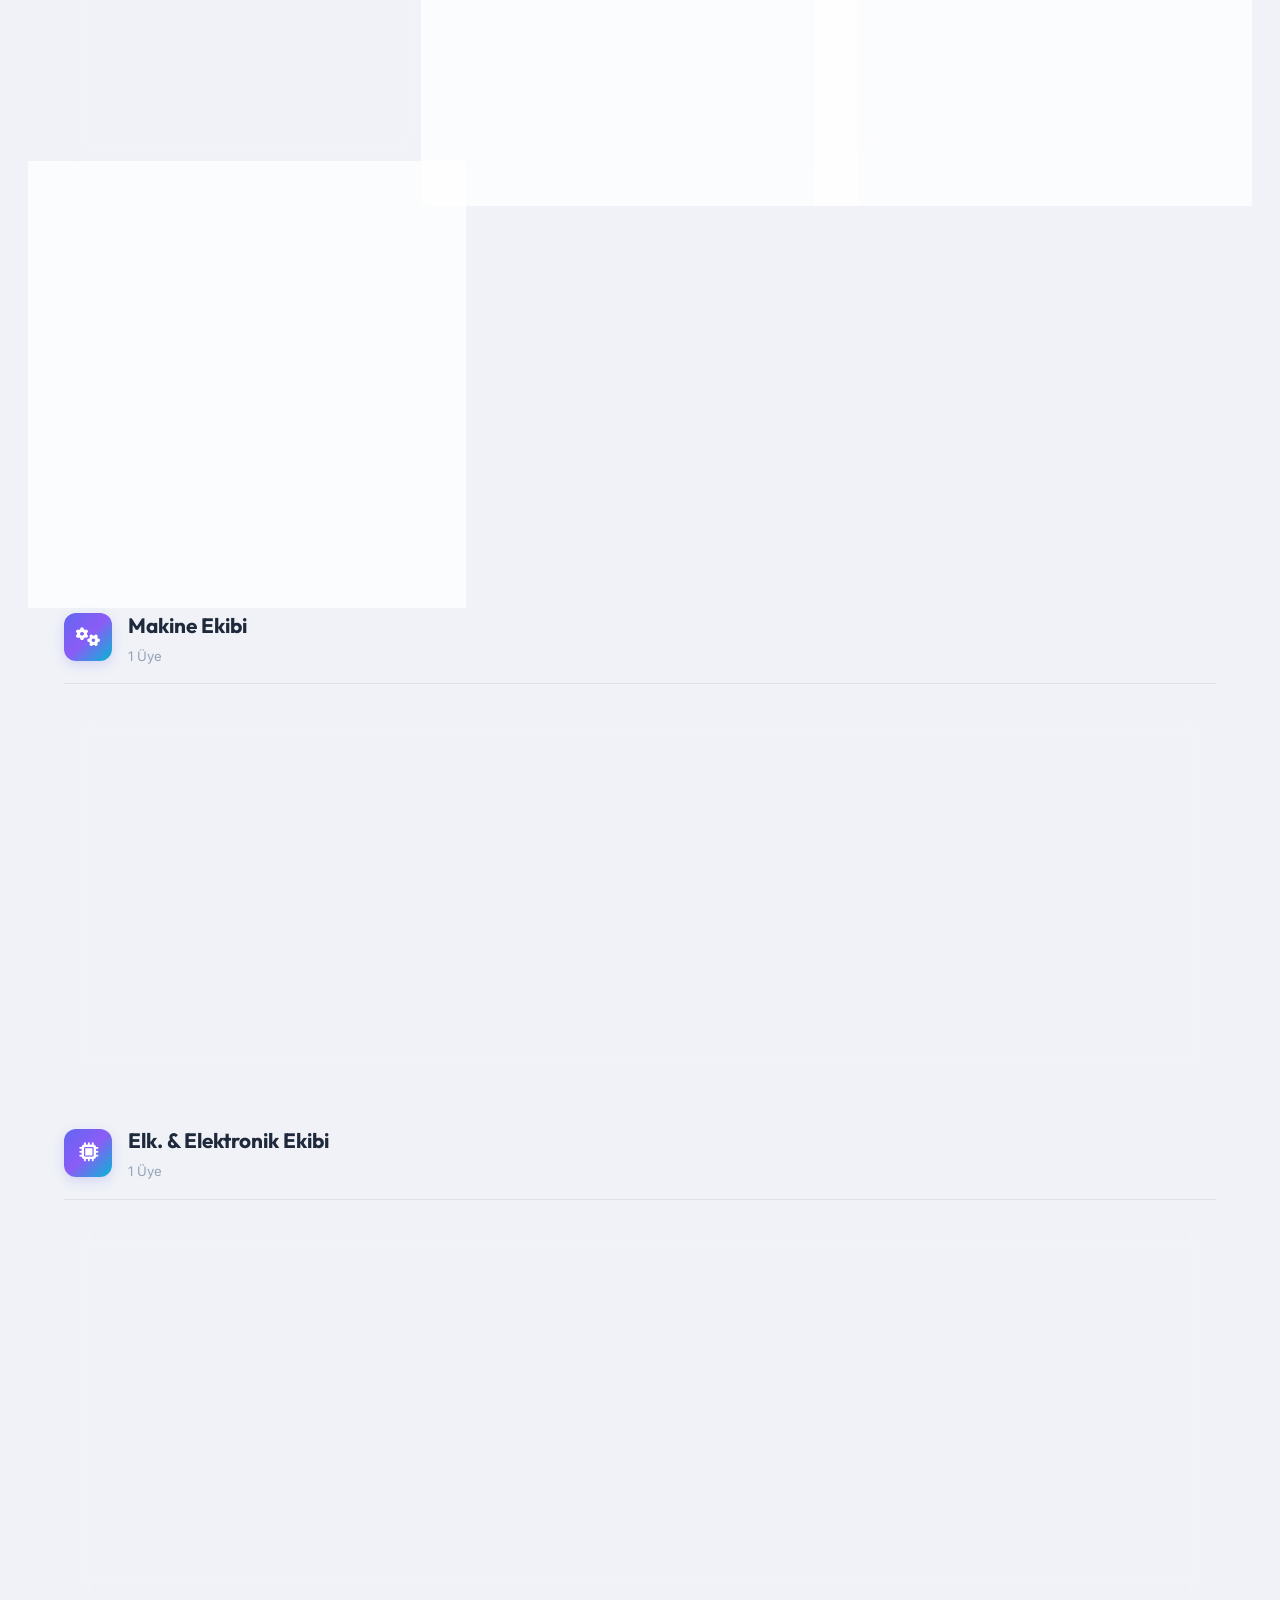
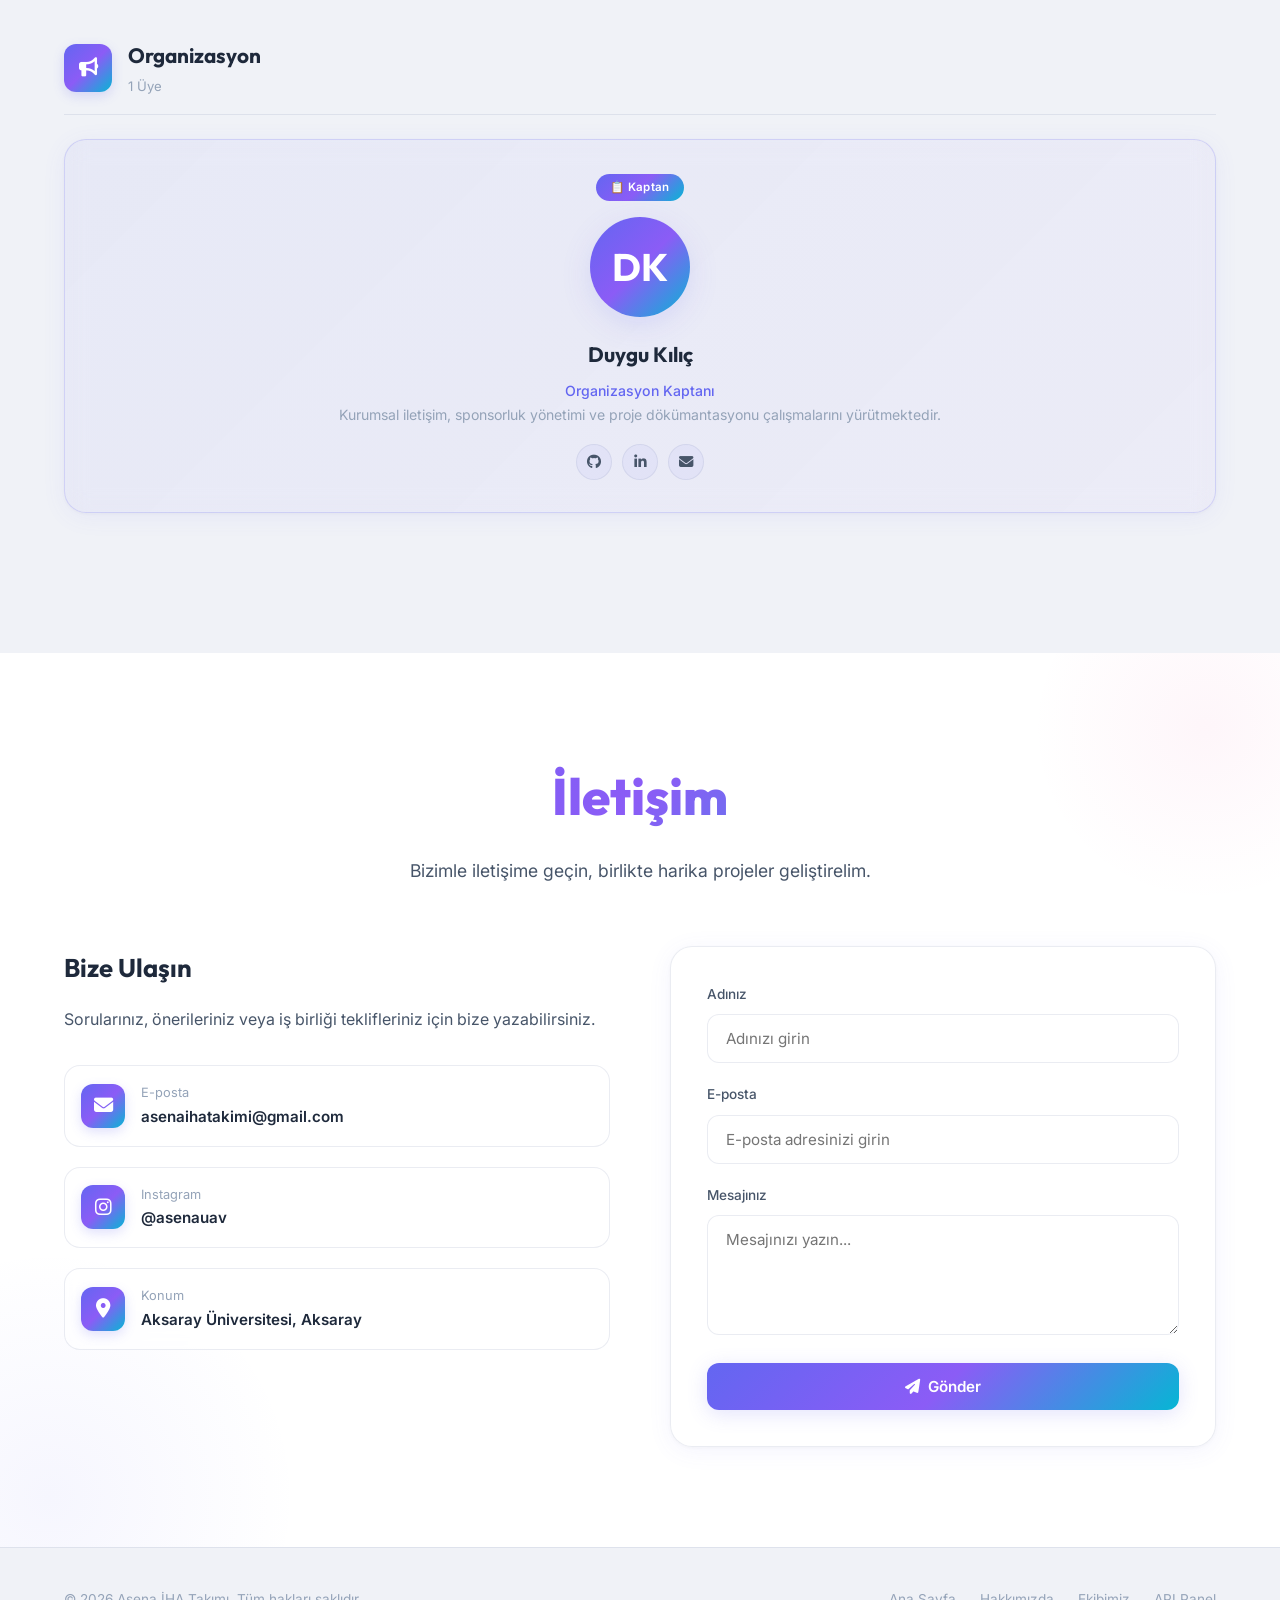
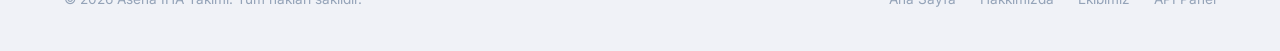
==== commit 70484d1a: "Title - Logo eklendi" ====
--- a/index.html
+++ b/index.html
@@ -7,6 +7,7 @@
   <meta name="description"
     content="Asena İHA Takımı — İnsansız Hava Aracı geliştirme takımı. Misyonumuz, vizyonumuz ve ekibimiz hakkında bilgi edinin.">
   <title>Asena İHA Takımı</title>
+  <link rel="icon" type="image/jpeg" href="assets/logo.jpeg">
   <link rel="stylesheet" href="css/style.css">
   <link rel="stylesheet" href="https://cdnjs.cloudflare.com/ajax/libs/font-awesome/6.5.1/css/all.min.css">
 </head>
